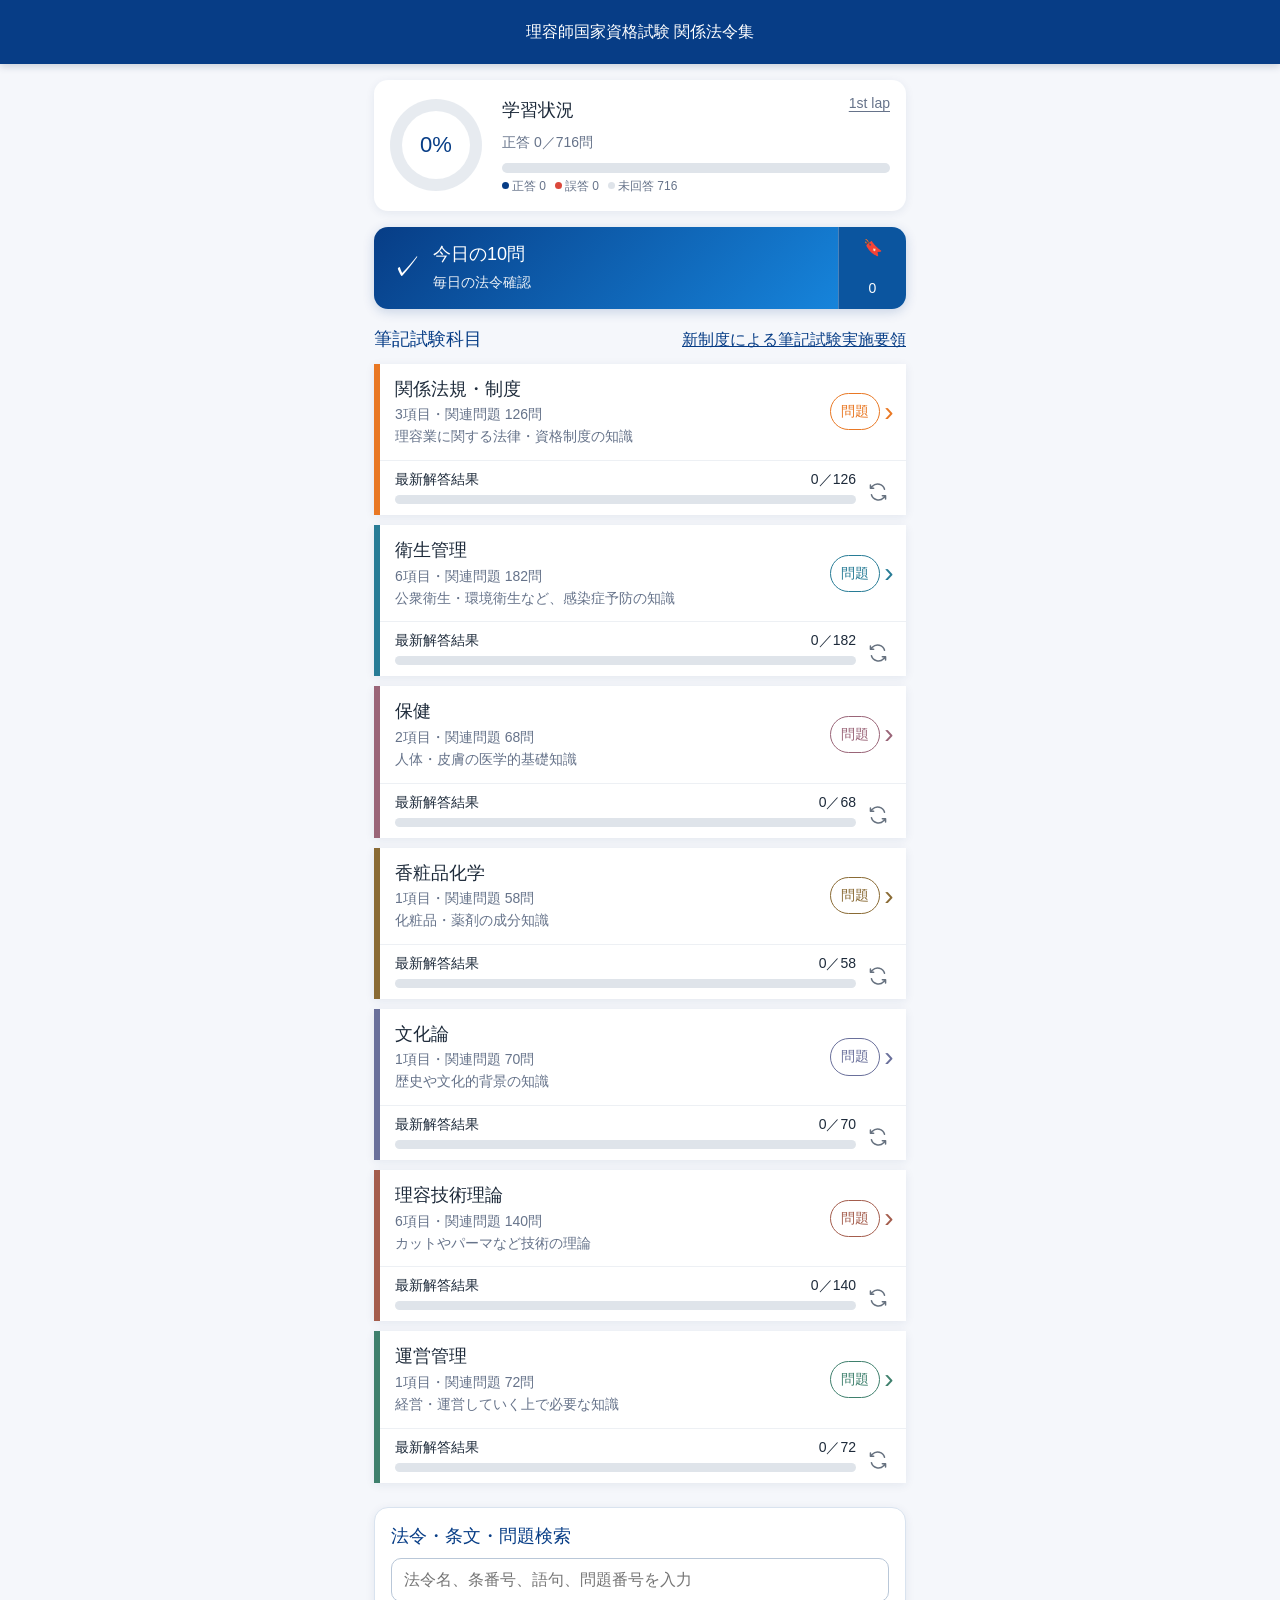
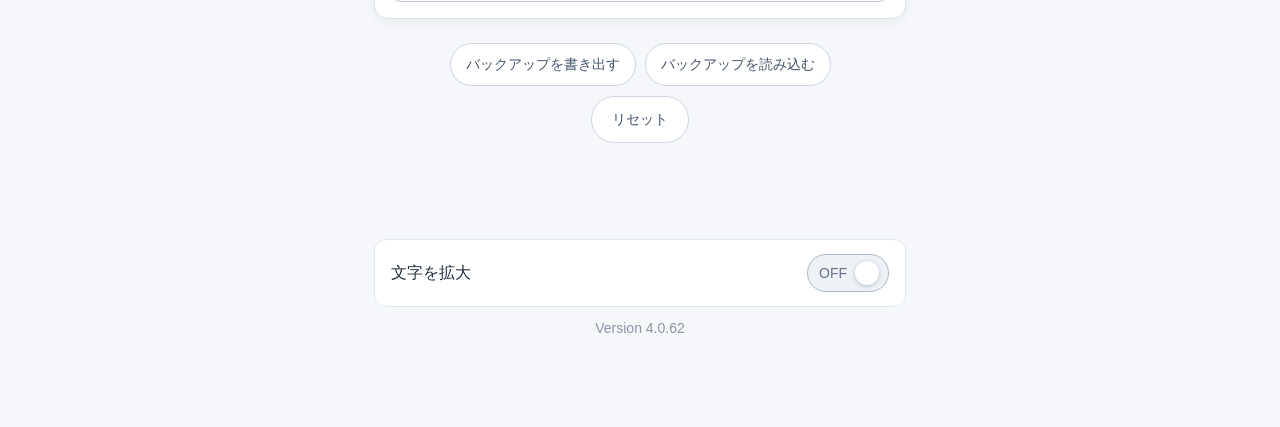
==== index.html @ 141095a4 "Add files via upload" ====
<!doctype html>
<html lang="ja">
<head>
<meta charset="utf-8">
<meta name="viewport" content="width=device-width,initial-scale=1,viewport-fit=cover">
<meta name="theme-color" content="#073d86">
<meta name="apple-mobile-web-app-capable" content="yes">
<meta name="apple-mobile-web-app-status-bar-style" content="default">
<meta name="apple-mobile-web-app-title" content="法令集">
<meta name="application-name" content="法令集">
<title>理容師国家資格試験 関係法令集</title>
<link rel="manifest" href="manifest.webmanifest?v=4.0.62">
<link rel="apple-touch-icon" href="icon-180.png?v=4.0.62">
<link rel="icon" type="image/png" sizes="192x192" href="icon-192.png?v=4.0.62">
<link rel="stylesheet" href="style.css?v=4.0.62">
</head>
<body>
<nav class="app-header" aria-label="画面移動">
  <button id="headerBack" class="header-nav-button" type="button" onclick="LawBook.back()" aria-label="戻る" hidden>‹</button>
  <h1>理容師国家資格試験 関係法令集</h1>
  <button id="headerHome" class="header-nav-button" type="button" onclick="LawBook.home()" aria-label="ホームへ戻る" hidden>⌂</button>
</nav>
<main id="app" class="app" aria-live="polite"></main>
<script src="分野別問題/data.js?v=4.0.62"></script>
<script src="officialQuestionsData.js?v=4.0.62"></script>
<script src="supplementaryQuestionsData.js?v=4.0.62"></script>
<script src="lawArticleData.js?v=4.0.62"></script>
<script src="commercialLawData.js?v=4.0.62"></script>
<script src="lawMasterData.js?v=4.0.62"></script>
<script src="confirmedAuditData.js?v=4.0.62"></script>
<script src="app.js?v=4.0.62"></script>
<script src="lawAudit.js?v=4.0.62"></script>
</body>
</html>
---- style.css ----
:root{
  --font-lv1:22px;--font-lv2:20px;--font-lv3:18px;--font-lv4:16px;--font-lv5:14px;
  --navy:#073d86;--blue:#1266c3;--chart-blue:#3477d4;--chart-green:#35ba39;--orange:#ff8a22;--wrong:#db483b;--gray:#dfe4ea;
  --text:#1d2a3a;--muted:#66738a;--bg:#f5f7fb;--card:#fff;--danger:#c83b32;
}
*{box-sizing:border-box;font-weight:400}
html{background:var(--bg);color:var(--text);font-family:-apple-system,BlinkMacSystemFont,"Hiragino Sans","Yu Gothic",Meiryo,sans-serif;font-weight:400;-webkit-text-size-adjust:100%;text-size-adjust:100%}
body{margin:0;min-height:100vh;background:var(--bg);font-size:var(--font-lv4);font-weight:400;line-height:1.65}
button,input{font:inherit}
button{cursor:pointer}
.app-header{position:sticky;top:0;z-index:20;display:grid;grid-template-columns:54px minmax(0,1fr) 54px;align-items:center;min-height:64px;padding:env(safe-area-inset-top) 8px 0;background:var(--navy);color:#fff;box-shadow:0 2px 8px #102a4c33}
.app-header h1{margin:0;text-align:center;font-size:var(--font-lv4);font-weight:400;line-height:1.3;overflow-wrap:anywhere}
.header-nav-button{display:grid;place-items:center;width:44px;height:44px;padding:0;border:0;background:transparent;color:#fff;font:inherit;font-size:var(--font-lv1);line-height:1}
.header-nav-button[hidden]{visibility:hidden;display:grid!important}
.app{width:min(100%,560px);margin:auto;padding:16px 14px calc(88px + env(safe-area-inset-bottom))}
.section-title{margin:0 0 12px;font-size:var(--font-lv3);font-weight:400;color:var(--navy);line-height:1.4}
.section-title-row{display:flex;align-items:baseline;justify-content:space-between;gap:10px;margin:0 0 12px;flex-wrap:wrap}
.section-title-row .section-title{margin:0}
.exam-guide-link{margin-left:auto;color:var(--navy);font-size:16px;font-weight:400;line-height:1.4;text-align:right;text-decoration:underline}
.home-card,.article-card,.question-card,.result-card,.bookmark-item,.setting-card{background:var(--card);border-radius:14px;box-shadow:0 2px 10px #17386114}
.progress-card{position:relative;display:grid;grid-template-columns:96px 1fr;gap:16px;align-items:center;padding:16px;margin-bottom:16px}
.lap-count{position:absolute;top:14px;right:16px;padding:0;border:0;background:transparent;color:var(--muted);font-size:var(--font-lv5);line-height:1.3;text-decoration:underline;text-underline-offset:3px}
.progress-ring{display:grid;place-items:center;width:92px;height:92px;border-radius:50%;background:conic-gradient(var(--chart-blue) var(--rate),#e7ebf0 0);position:relative}
.progress-ring::after{content:"";position:absolute;width:68px;height:68px;border-radius:50%;background:#fff}
.progress-ring span{position:relative;z-index:1;font-size:var(--font-lv1);color:var(--navy)}
.progress-summary h2{margin:0 0 5px;font-size:var(--font-lv3);font-weight:400}
.progress-summary p{margin:0;color:var(--muted);font-size:var(--font-lv5)}
.home-result-bar{display:flex;overflow:hidden;width:100%;height:10px;margin-top:9px;border-radius:99px;background:#d9dee5}
.home-result-bar i{display:block;height:100%}.home-result-bar .correct{background:var(--chart-green)}.home-result-bar .wrong{background:var(--wrong)}.home-result-bar .unanswered{background:var(--gray)}
.home-result-legend{display:flex;flex-wrap:wrap;gap:3px 9px;margin-top:5px;color:var(--muted);font-size:12px;line-height:1.4}
.home-result-legend span::before{content:"";display:inline-block;width:7px;height:7px;margin-right:3px;border-radius:50%;vertical-align:1px}.home-result-legend .correct::before{background:var(--navy)}.home-result-legend .wrong::before{background:var(--wrong)}.home-result-legend .unanswered::before{background:var(--gray)}
.overall-stat{margin-top:10px}
.law-stat-head{display:flex;justify-content:space-between;gap:8px;margin-bottom:4px;font-size:var(--font-lv5)}
.stacked-bar{display:flex;overflow:hidden;height:9px;border-radius:99px;background:var(--gray)}
.stacked-bar .correct{background:var(--chart-green)}.stacked-bar .wrong{background:var(--wrong)}
.bar-legend{display:flex;flex-wrap:wrap;gap:8px;margin-top:5px;color:var(--muted);font-size:var(--font-lv5)}
.bar-legend span::before{content:"";display:inline-block;width:7px;height:7px;margin-right:3px;border-radius:50%;vertical-align:1px}.legend-correct::before{background:var(--chart-green)}.legend-wrong::before{background:var(--wrong)}.legend-unanswered::before{background:var(--gray)}
.today-wrap{display:grid;grid-template-columns:minmax(0,1fr) 68px;margin-bottom:18px;border-radius:14px;overflow:hidden;box-shadow:0 3px 12px #073d8630}
.today-start,.today-bookmarks{min-height:78px;border:0;color:#fff}
.today-start{display:flex;align-items:center;gap:12px;padding:13px 17px;background:linear-gradient(135deg,var(--navy),#1684db);text-align:left}
.today-start .check{font-size:30px}.today-start strong{display:block;font-size:var(--font-lv3);font-weight:400}.today-start small{font-size:var(--font-lv5);opacity:.92}
.today-bookmarks{display:grid;place-items:center;background:#0b559f;border-left:1px solid #ffffff44}.today-bookmarks span{display:block}.today-bookmarks .count{font-size:var(--font-lv5)}
.law-list{display:grid;gap:10px;margin-bottom:24px}
.subject-list{display:grid;gap:10px;margin-bottom:24px}
.home-law-search{margin:0 0 24px;padding:16px;border:1px solid #d9e3ef;border-radius:14px;background:#fff;box-shadow:0 2px 10px #17386114}
.home-law-search>label{display:block;margin-bottom:9px;color:var(--navy);font-size:var(--font-lv3);font-weight:400;line-height:1.4}
.home-law-search>input{display:block;width:100%;min-width:0;min-height:44px;padding:10px 12px;border:1px solid #b9c7d8;border-radius:10px;background:#fff;color:var(--text);font-size:16px;line-height:1.4}
.home-law-search>input:focus{border-color:var(--navy);outline:2px solid #073d8626;outline-offset:1px}
.law-search-results{display:grid;gap:16px}
.law-search-results:not(:empty){margin-top:16px}
.search-result-group{display:grid;gap:8px;min-width:0}
.search-result-group h3{margin:0 0 2px;color:var(--navy);font-size:var(--font-lv4);font-weight:400;line-height:1.4}
.search-result-item{position:relative;display:grid;gap:4px;width:100%;min-width:0;padding:12px 13px;border:1px solid #d7e0eb;border-left:5px solid var(--result-color,var(--navy));border-radius:8px;background:#fff;color:var(--text);text-align:left}
.search-result-item.question{--result-color:#073d86}
.search-result-item strong{font-size:var(--font-lv4);font-weight:400;line-height:1.5;overflow-wrap:anywhere}
.search-result-item small{display:-webkit-box;overflow:hidden;color:var(--muted);font-size:var(--font-lv5);line-height:1.55;overflow-wrap:anywhere;-webkit-box-orient:vertical;-webkit-line-clamp:3}
.search-result-label{justify-self:start;padding:2px 7px;border-radius:999px;background:#eef3f8;color:#526277;font-size:12px;line-height:1.4}
.search-result-subject{color:var(--result-color,var(--navy));font-size:var(--font-lv5);line-height:1.4}
.search-empty{margin:0;padding:16px 4px 4px;color:var(--muted);font-size:var(--font-lv4);line-height:1.6;text-align:center}
.subject-entry{overflow:hidden;border-left:6px solid var(--subject-color,var(--navy));border-radius:0;background:#fff;box-shadow:0 2px 9px #17386114}
.subject-button{display:grid;grid-template-columns:minmax(0,1fr) auto 26px;align-items:stretch;width:100%;min-height:64px;background:#fff;color:var(--text)}
.subject-main,.subject-question,.subject-arrow{border:0;background:#fff;color:var(--text)}
.subject-main{min-width:0;padding:12px 6px 12px 15px;text-align:left}
.subject-question{align-self:center;min-height:36px;padding:6px 10px;border:1px solid var(--subject-color,var(--navy));border-radius:999px;color:var(--subject-color,var(--navy));font-size:var(--font-lv5);white-space:nowrap}
.subject-arrow{display:grid;place-items:center;padding:0 10px 0 2px}
.subject-button strong{font-size:var(--font-lv3);font-weight:400;line-height:1.45;overflow-wrap:anywhere}
.subject-button small{display:block;color:var(--muted);font-size:var(--font-lv5)}
.subject-heading-line{display:flex;flex-wrap:wrap;align-items:baseline;gap:0 0.45em}
.subject-button .subject-summary{display:inline}
.subject-button .subject-description{font-size:14px;line-height:1.55}
.subject-button .arrow{color:var(--subject-color,var(--navy))}
.subject-progress{position:relative;padding:7px 50px 11px 15px;border-top:1px solid #edf0f4}
.law-entry{overflow:hidden;border-left:6px solid var(--law-color,var(--orange));border-radius:0;background:#fff;box-shadow:0 2px 9px #17386114}
.law-button,.article-button{display:grid;grid-template-columns:1fr auto;align-items:center;width:100%;min-height:64px;padding:12px 15px;border:0;border-left:6px solid var(--law-color,var(--orange));border-radius:12px;background:#fff;color:var(--text);box-shadow:0 2px 9px #17386114;text-align:left}
.law-entry .law-button{grid-template-columns:minmax(0,1fr) auto auto;border-left:0;border-radius:0;box-shadow:none}
.article-button{border-radius:0}
.law-lap{margin-left:10px;color:var(--muted);font-size:var(--font-lv5);white-space:nowrap}
.law-progress{position:relative;padding:7px 50px 11px 15px;border-top:1px solid #edf0f4}
.individual-reset-button{position:absolute;right:8px;bottom:3px;display:grid;place-items:center;width:40px;height:40px;padding:0;border:0;background:transparent;color:#66717f}
.individual-reset-button svg{width:22px;height:22px;fill:none;stroke:currentColor;stroke-width:2.2;stroke-linecap:round;stroke-linejoin:round}
.law-button strong,.article-button strong{font-size:var(--font-lv3);font-weight:400;line-height:1.45;overflow-wrap:anywhere}.law-button small,.article-button small{display:block;color:var(--muted);font-size:var(--font-lv5)}
.arrow{font-size:28px;color:var(--orange)}
.law-entry .arrow{color:var(--law-color,var(--orange))}
.article-button .arrow{color:var(--law-color,var(--orange))}
.utility-actions{display:flex;flex-wrap:wrap;justify-content:center;gap:9px;margin:24px 0 8px}
.utility-actions button{min-height:42px;padding:9px 15px;border:1px solid #cbd5e1;border-radius:999px;background:#fff;color:#43536b;font-size:var(--font-lv5)}
.reset-row{display:flex;justify-content:center;margin:10px 0 96px}.reset-row button{padding:11px 20px;border:1px solid #cbd5e1;border-radius:999px;background:#fff;color:#43536b;font-size:var(--font-lv5)}
.setting-card{display:flex;align-items:center;justify-content:space-between;gap:14px;margin:18px 0 10px;padding:14px 16px;border:1px solid #dfe8f2;border-radius:12px;background:#fff;box-shadow:none;font-size:var(--font-lv4)}
.toggle{display:inline-flex;align-items:center;gap:8px;min-width:82px;height:38px;padding:4px 7px 4px 11px;border:1px solid #aeb9c8;border-radius:999px;background:#eef2f7;color:var(--muted);font-size:var(--font-lv5)}.toggle.is-on{border-color:var(--navy);background:var(--navy);color:#fff}.toggle-state{min-width:25px;text-align:center}.toggle-knob{display:block;width:24px;height:24px;border-radius:50%;background:#fff;box-shadow:0 1px 4px #10233f40}
.version{margin-top:12px;text-align:center;color:#8a96a8;font-size:var(--font-lv5);line-height:1.4}
.lap-history-card{padding:18px;background:var(--card);border-radius:14px;box-shadow:0 2px 10px #17386114}
.lap-history-list{display:grid;gap:20px}
.lap-history-row{padding-bottom:18px;border-bottom:1px solid #e8edf3}
.lap-history-row:last-child{padding-bottom:0;border-bottom:0}
.lap-history-head{display:flex;justify-content:space-between;gap:10px;margin-bottom:7px;color:var(--text);font-size:var(--font-lv4)}
.view-head{display:grid;grid-template-columns:40px minmax(0,1fr) 40px;align-items:center;margin-bottom:14px}.view-head h2{margin:0;text-align:center;color:var(--navy);font-size:var(--font-lv3);font-weight:400;line-height:1.4;overflow-wrap:anywhere}
.article-card{padding:0}
.article-card summary{display:grid;grid-template-columns:1fr auto;align-items:center;gap:12px;padding:18px;cursor:pointer;list-style:none}
.article-card summary::-webkit-details-marker{display:none}
.article-card summary h2{margin:0;color:var(--navy);font-size:var(--font-lv3);font-weight:400;line-height:1.5;overflow-wrap:anywhere}
.article-toggle{color:var(--navy);font-size:24px;line-height:1;transition:transform .2s}
.article-card:not([open]) .article-toggle{transform:rotate(180deg)}
.article-content{padding:0 18px 18px}
.article-block{margin:0;padding:18px 0;border-top:1px solid #e8edf3}.article-block:first-of-type{border-top:0}.article-block h3{margin:0 0 10px;color:var(--orange);font-size:var(--font-lv3);font-weight:600;line-height:1.45}.article-block p,.article-block li{font-size:var(--font-lv4);font-weight:400;line-height:1.72}.article-block p{margin:0 0 1em;white-space:pre-wrap;overflow-wrap:anywhere}.article-block p:last-child{margin-bottom:0}.article-points{display:block}.article-source{color:#2e3c50;font-size:var(--font-lv4)!important;font-weight:400!important;line-height:1.72!important}.article-source.article-number{color:var(--navy)}
.primary-button,.secondary-button{width:100%;min-height:48px;margin-top:10px;border-radius:10px;font-size:var(--font-lv4)}
.primary-button{border:0;background:var(--navy);color:#fff}.secondary-button{border:1px solid #bdc9d8;background:#fff;color:var(--navy)}
.law-related-link{margin:0 0 14px}
.no-related{margin:10px 0 0;color:var(--muted);font-size:var(--font-lv5);text-align:center}
.article-navigation,.question-nav{position:fixed;z-index:30;right:0;bottom:0;left:0;display:grid;gap:8px;width:min(100%,560px);margin:0 auto;padding:10px 14px calc(10px + env(safe-area-inset-bottom));border-top:1px solid #dce4ee;background:#fff;box-shadow:0 -3px 12px #1738611f}.article-navigation{grid-template-columns:1fr 1fr 1fr}.question-nav{grid-template-columns:1fr 1fr}.article-navigation button,.question-nav button{min-height:48px;padding:7px 5px;border-radius:10px;white-space:nowrap}.article-navigation button{border:1px solid #c8d3e1;background:#fff;color:var(--navy)}.article-navigation .article-question-button{border-color:var(--navy);background:var(--navy);color:#fff}.article-navigation button:disabled{border-color:#dce2ea;background:#edf0f4;color:#9ba7b5;cursor:default}
.study-progress{height:7px;margin:0 0 12px;border-radius:99px;background:#dfe5ec;overflow:hidden}.study-progress i{display:block;height:100%;background:var(--orange)}
.answer-notice{position:fixed;z-index:25;top:64px;left:50%;display:grid;place-items:center;width:min(100%,560px);height:38px;transform:translateX(-50%);color:#fff;font-size:var(--font-lv4);line-height:1;pointer-events:none;box-shadow:0 2px 8px #102a4c2b}.answer-notice.is-correct{background:#24804e}.answer-notice.is-wrong{background:var(--danger)}
.question-card{position:relative;margin-bottom:24px;padding:18px 16px 16px}.question-card h2{margin:28px 0 18px;font-size:var(--font-lv4);font-weight:400;line-height:1.7;white-space:pre-wrap;overflow-wrap:anywhere}
.question-bookmark{position:absolute;top:12px;left:12px;border:0;background:transparent;font-size:24px;filter:grayscale(1);opacity:.55}.question-bookmark.is-on{filter:none;opacity:1}
.question-number{position:absolute;top:15px;right:15px;color:var(--muted);font-size:var(--font-lv5)}
.choices{display:grid;gap:9px}.choice{width:100%;min-height:52px;padding:10px 12px;border:1px solid #cbd5e1;border-radius:10px;background:#fff;color:var(--text);font-size:var(--font-lv4);line-height:1.65;text-align:left;overflow-wrap:anywhere}.choice.correct{border-color:#2f8a58;background:#eaf7ef}.choice.wrong{border-color:#d66057;background:#fff0ef}.choice:disabled{color:inherit;opacity:1}
.answer-box{margin-top:14px;padding:14px;border-radius:10px;background:#fff8ed}.answer-box h3{margin:0 0 8px;color:var(--orange);font-size:var(--font-lv3);font-weight:400;line-height:1.45}.answer-box p{margin:0;font-size:var(--font-lv4);line-height:1.8;white-space:pre-wrap;overflow-wrap:anywhere}.answer-explanation-part{margin:0 0 1.25em}.answer-explanation-part:last-child{margin-bottom:0}.answer-explanation-part h4{margin:0 0 .45em;font-size:var(--font-lv4);font-weight:400;line-height:1.5}.answer-explanation-part p{margin:0}
.question-nav{padding-top:30px}.question-nav-progress{position:absolute;top:6px;right:14px;left:14px;color:var(--muted);font-size:var(--font-lv5);line-height:1.4;text-align:center}.question-nav button{border:0;background:var(--navy);color:#fff}.question-nav button:disabled{background:#b9c4d1;cursor:default}
.result-card{padding:18px}.result-totals{display:grid;grid-template-columns:1fr 1fr;gap:10px;margin-bottom:16px}.result-totals div{padding:13px;border-radius:10px;text-align:center;background:#eef4fb}.result-totals strong{display:block;color:var(--navy);font-size:28px;font-weight:400}
.result-list{display:grid;gap:7px;margin-bottom:14px}.result-row{display:grid;grid-template-columns:30px minmax(0,1fr);gap:7px;padding:9px;border-radius:8px;background:#f6f8fb;font-size:var(--font-lv4);line-height:1.65;overflow-wrap:anywhere}.result-row .ok{color:#24804e}.result-row .ng{color:var(--danger)}
.bookmark-list{display:grid;gap:10px}.bookmark-item{overflow:hidden}.bookmark-item summary{display:grid;grid-template-columns:minmax(0,1fr) auto;gap:10px;padding:14px;cursor:pointer;list-style:none}.bookmark-item summary::-webkit-details-marker{display:none}.bookmark-item summary span{font-size:var(--font-lv4);line-height:1.65;overflow-wrap:anywhere}.bookmark-item summary small{color:var(--muted);font-size:var(--font-lv5)}.bookmark-body{padding:0 14px 14px;border-top:1px solid #edf0f4}.bookmark-body h3{margin:15px 0 7px;color:var(--orange);font-size:var(--font-lv3);font-weight:400;line-height:1.45}.bookmark-body p,.bookmark-body ol{margin:0;font-size:var(--font-lv4);line-height:1.75;white-space:pre-wrap;overflow-wrap:anywhere}.bookmark-actions{display:grid;grid-template-columns:1fr 1fr;gap:8px;margin-top:12px}.bookmark-actions button{min-height:44px;border-radius:9px;font-size:var(--font-lv4)}.bookmark-actions .remove{border:1px solid #e1aaa5;background:#fff;color:var(--danger)}.bookmark-actions .open{border:0;background:var(--navy);color:#fff}
.empty{padding:30px 12px;text-align:center;color:var(--muted)}
body.text-enlarged .law-button strong,
body.text-enlarged .subject-button strong,
body.text-enlarged .article-button strong,
body.text-enlarged .article-card summary h2{font-size:22px}
body.text-enlarged .article-block h3,
body.text-enlarged .answer-box h3{font-size:22px}
body.text-enlarged .answer-explanation-part h4{font-size:20px}
body.text-enlarged .article-block p,
body.text-enlarged .article-block li,
body.text-enlarged .question-card h2,
body.text-enlarged .choice,
body.text-enlarged .answer-box p,
body.text-enlarged .result-row,
body.text-enlarged .bookmark-item summary span,
body.text-enlarged .bookmark-body p,
body.text-enlarged .bookmark-body ol{font-size:20px}
body.text-enlarged .article-source{font-size:20px!important}
body.text-enlarged .home-law-search>input,
body.text-enlarged .search-result-item strong,
body.text-enlarged .search-result-item small,
body.text-enlarged .search-empty{font-size:20px}
@media(max-width:380px){.app{padding-left:10px;padding-right:10px}.progress-card{grid-template-columns:82px 1fr;gap:10px;padding:13px}.progress-ring{width:78px;height:78px}.progress-ring::after{width:58px;height:58px}.utility-actions{gap:6px}.utility-actions button{padding-left:11px;padding-right:11px}.section-title-row{display:block}.exam-guide-link{display:block;margin-top:4px;text-align:right}}
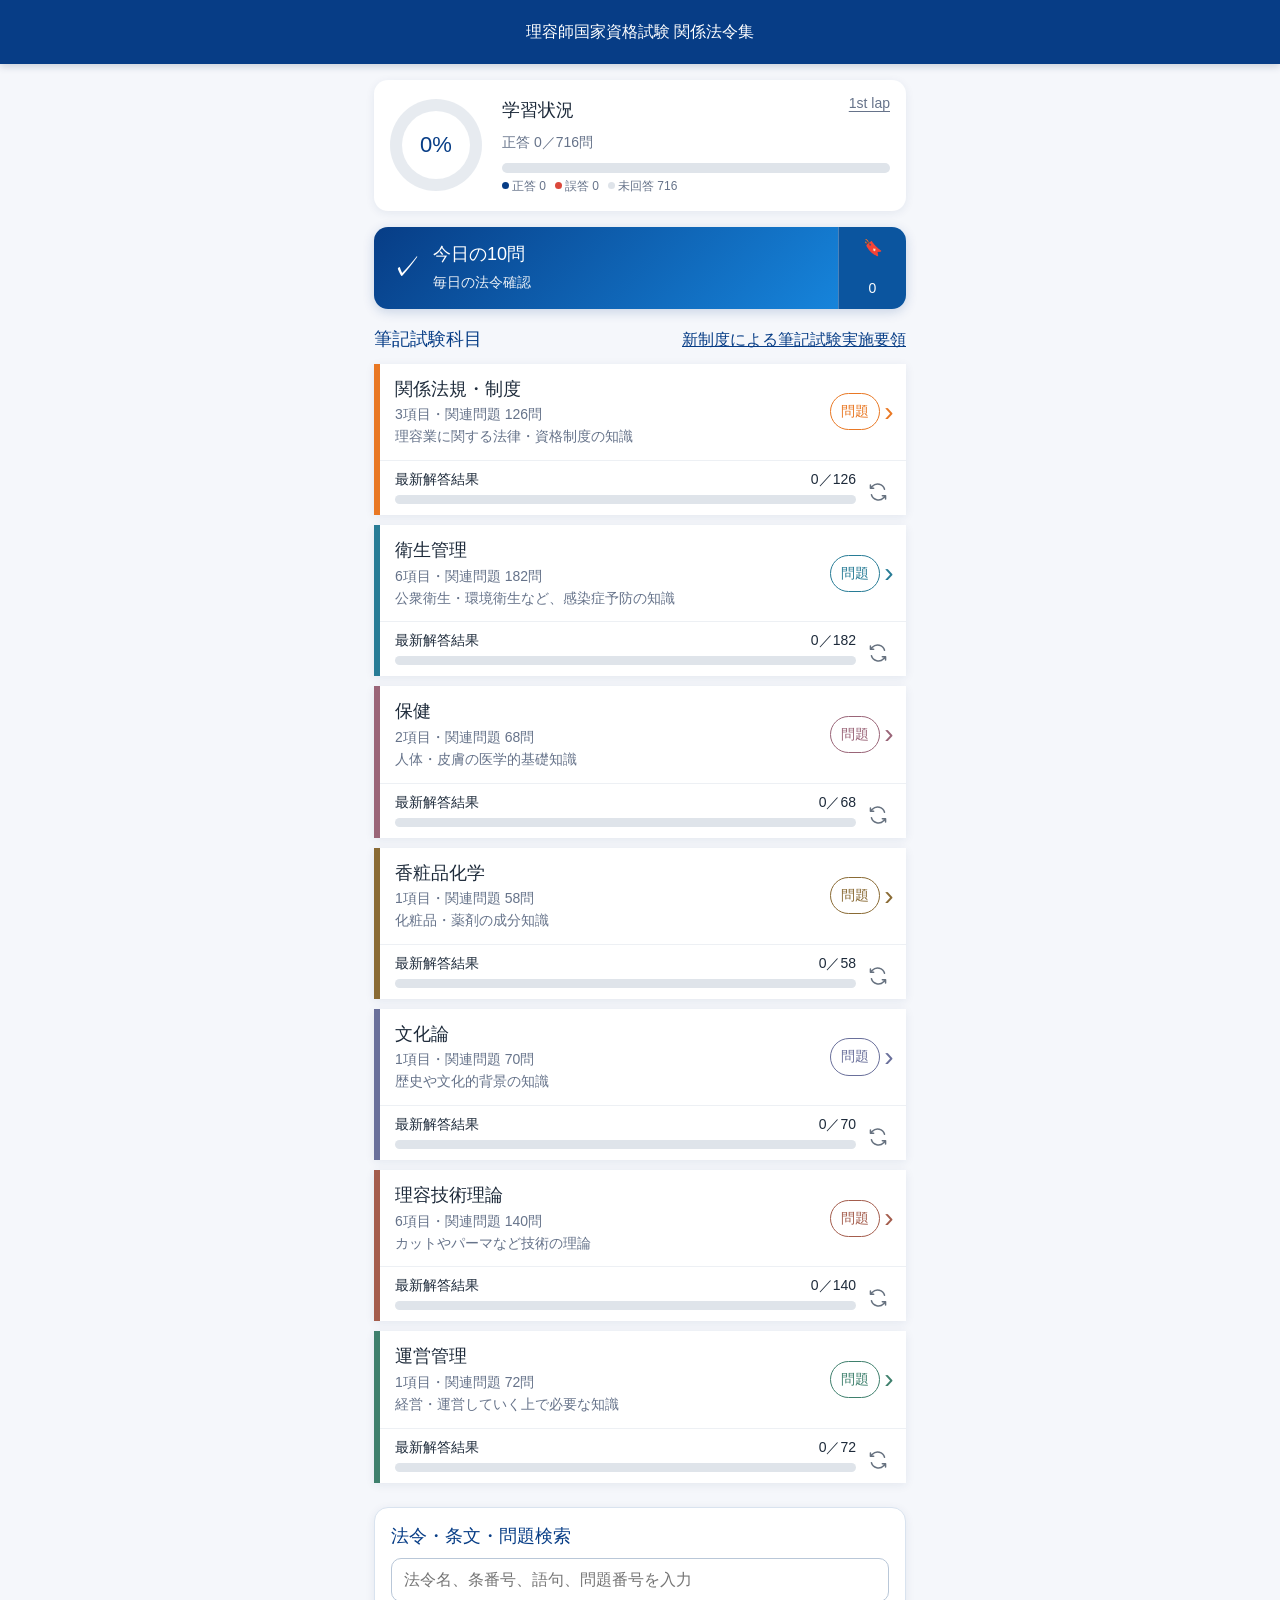
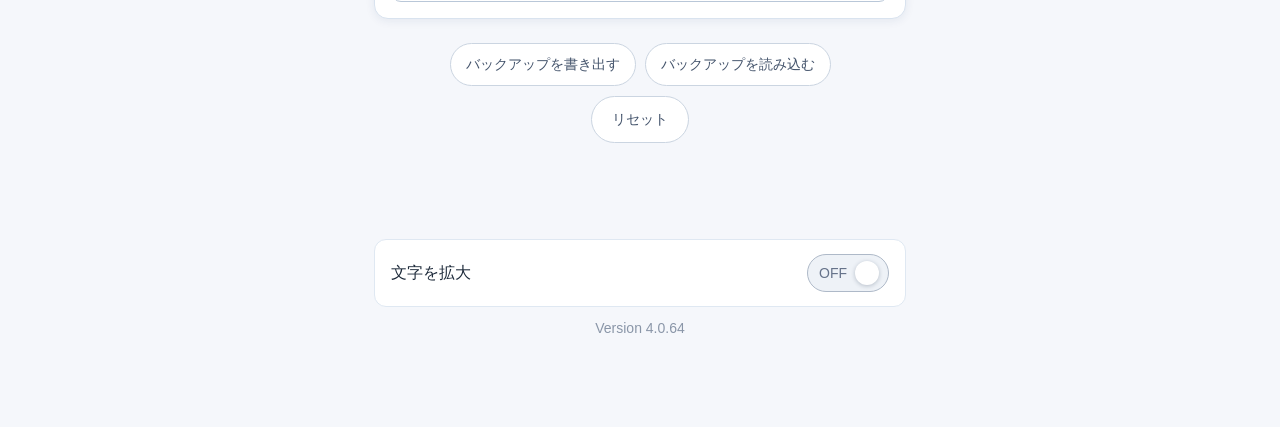
==== commit 27b13890: "Add files via upload" ====
--- a/index.html
+++ b/index.html
@@ -9,10 +9,10 @@
 <meta name="apple-mobile-web-app-title" content="法令集">
 <meta name="application-name" content="法令集">
 <title>理容師国家資格試験 関係法令集</title>
-<link rel="manifest" href="manifest.webmanifest?v=4.0.62">
-<link rel="apple-touch-icon" href="icon-180.png?v=4.0.62">
-<link rel="icon" type="image/png" sizes="192x192" href="icon-192.png?v=4.0.62">
-<link rel="stylesheet" href="style.css?v=4.0.62">
+<link rel="manifest" href="manifest.webmanifest?v=4.0.64">
+<link rel="apple-touch-icon" href="icon-180.png?v=4.0.64">
+<link rel="icon" type="image/png" sizes="192x192" href="icon-192.png?v=4.0.64">
+<link rel="stylesheet" href="style.css?v=4.0.64">
 </head>
 <body>
 <nav class="app-header" aria-label="画面移動">
@@ -21,14 +21,14 @@
   <button id="headerHome" class="header-nav-button" type="button" onclick="LawBook.home()" aria-label="ホームへ戻る" hidden>⌂</button>
 </nav>
 <main id="app" class="app" aria-live="polite"></main>
-<script src="分野別問題/data.js?v=4.0.62"></script>
-<script src="officialQuestionsData.js?v=4.0.62"></script>
-<script src="supplementaryQuestionsData.js?v=4.0.62"></script>
-<script src="lawArticleData.js?v=4.0.62"></script>
-<script src="commercialLawData.js?v=4.0.62"></script>
-<script src="lawMasterData.js?v=4.0.62"></script>
-<script src="confirmedAuditData.js?v=4.0.62"></script>
-<script src="app.js?v=4.0.62"></script>
-<script src="lawAudit.js?v=4.0.62"></script>
+<script src="分野別問題/data.js?v=4.0.64"></script>
+<script src="officialQuestionsData.js?v=4.0.64"></script>
+<script src="supplementaryQuestionsData.js?v=4.0.64"></script>
+<script src="lawArticleData.js?v=4.0.64"></script>
+<script src="commercialLawData.js?v=4.0.64"></script>
+<script src="lawMasterData.js?v=4.0.64"></script>
+<script src="confirmedAuditData.js?v=4.0.64"></script>
+<script src="app.js?v=4.0.64"></script>
+<script src="lawAudit.js?v=4.0.64"></script>
 </body>
 </html>
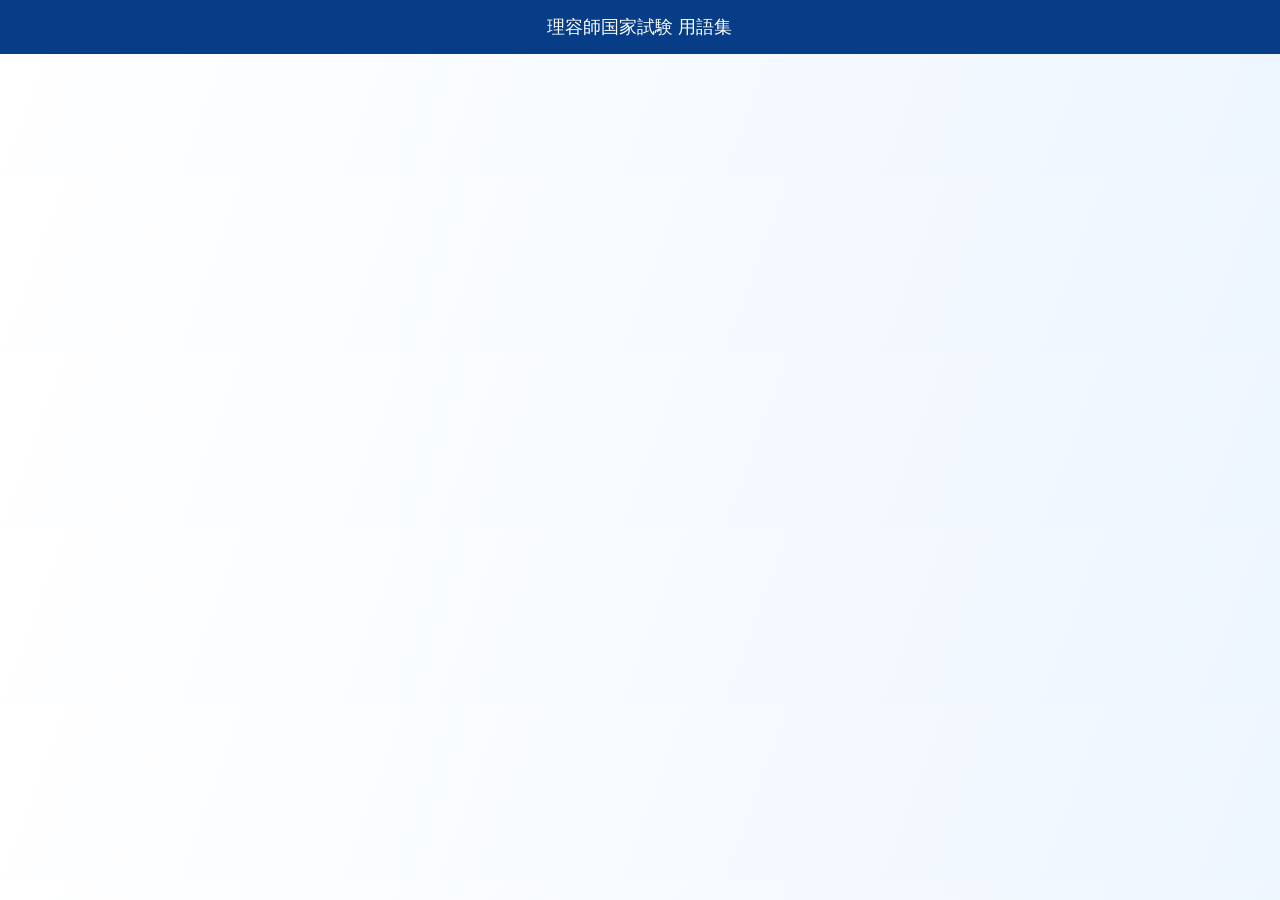
==== commit aaf9871d: "Add files via upload" ====
--- a/index.html
+++ b/index.html
@@ -3,32 +3,521 @@
 <head>
 <meta charset="utf-8">
 <meta name="viewport" content="width=device-width,initial-scale=1,viewport-fit=cover">
-<meta name="theme-color" content="#073d86">
-<meta name="apple-mobile-web-app-capable" content="yes">
-<meta name="apple-mobile-web-app-status-bar-style" content="default">
-<meta name="apple-mobile-web-app-title" content="法令集">
-<meta name="application-name" content="法令集">
-<title>理容師国家資格試験 関係法令集</title>
-<link rel="manifest" href="manifest.webmanifest?v=4.0.64">
-<link rel="apple-touch-icon" href="icon-180.png?v=4.0.64">
-<link rel="icon" type="image/png" sizes="192x192" href="icon-192.png?v=4.0.64">
-<link rel="stylesheet" href="style.css?v=4.0.64">
+<title>理容師国家試験 用語集 Version 3.0.191</title>
+<link rel="manifest" href="manifest.webmanifest">
+<link rel="apple-touch-icon" href="apple-touch-icon.png">
+<link rel="icon" type="image/png" sizes="32x32" href="favicon-32.png">
+<link rel="icon" type="image/png" sizes="192x192" href="icon-192.png">
+<link rel="stylesheet" href="style.css?v=3.0.191">
+<style>
+:root{
+--font-lv1:22px;--font-lv2:20px;--font-lv3:18px;--font-lv4:16px;--font-lv5:14px;
+--font-exception-micro:10px;--font-exception-xs:12px;--font-exception-caption:13px;
+--font-exception-section-heading:17px;--font-exception-symbol-sm:21px;--font-exception-close:25px;
+--font-exception-certainty-icon:27px;--font-exception-home-icon:30px;--font-exception-result-icon:31px;
+--font-exception-hero-compact:36px;--font-exception-bookmark-compact:38px;
+--font-exception-hero:40px;--font-exception-hero-large:42px;
+--navy:#073d86;--blue:#3477d4;--line:#cbd7e8;--pale:#f5f9fe;--text:#202938;--muted:#647084;--green:#35ba39;--yellow:#ffc400;--red:#ed3434;--gray:#b9c2cf}*{box-sizing:border-box}body{margin:0;background:linear-gradient(110deg,#fff 0%,#f6faff 58%,#eef6ff 100%);color:var(--text);font-family:-apple-system,BlinkMacSystemFont,"Hiragino Sans","Yu Gothic",sans-serif;font-weight:400}.g-nav{position:sticky;top:0;z-index:30;display:grid;grid-template-columns:54px 1fr 54px;align-items:center;height:54px;padding:0 8px;background:var(--navy);color:#fff}.g-nav a{display:grid;place-items:center;height:44px;color:#fff;text-decoration:none;font-size:var(--font-lv1)}.g-nav span{text-align:center;font-size:var(--font-lv3)}.page{max-width:820px;margin:auto;padding:18px 14px 104px}.summary-card{display:grid;grid-template-columns:96px 1fr;gap:14px;align-items:center;padding:18px;border:1px solid var(--line);border-radius:14px;background:#fff}.ring{display:grid;place-items:center;width:88px;height:88px;border-radius:50%;background:conic-gradient(var(--blue) var(--progress),#e7ebf2 0);position:relative}.ring:before{content:'';position:absolute;inset:10px;border-radius:50%;background:#fff}.ring span{position:relative;font-size:var(--font-lv2)}.summary-label{font-size:var(--font-lv5)}.summary-main{margin:5px 0 8px;font-size:var(--font-lv1)}.summary-sub{border-top:1px solid var(--line);padding-top:8px;font-size:var(--font-lv5);color:var(--muted)}.status-grid{display:grid;grid-template-columns:repeat(4,1fr);gap:8px;margin:13px 0 9px}.status-box{padding:12px 4px;border:1px solid var(--line);border-radius:12px;background:#fff;text-align:center;font-size:var(--font-lv5)}.status-dot{display:block;width:18px;height:18px;margin:0 auto 7px;border-radius:50%}.status-box em{display:block;margin-top:3px;font-style:normal;font-size:var(--font-lv4)}.status-box.safe .status-dot{background:var(--green)}.status-box.caution .status-dot{background:var(--yellow)}.status-box.danger .status-dot{background:var(--red)}.status-box.unlearned .status-dot{background:var(--gray)}.progress-line{height:7px;margin:12px 4px 22px;border-radius:9px;background:#e7ebf2;overflow:hidden}.progress-line i{display:block;height:100%;background:var(--blue)}.view-head{display:grid;grid-template-columns:42px 1fr 42px;align-items:center;margin-bottom:12px}.view-head button{height:40px;border:1px solid var(--line);border-radius:10px;background:#fff;font:inherit}.view-head h1{margin:0;text-align:center;font-size:var(--font-lv3);font-weight:400}.study-progress{height:7px;margin-bottom:15px;border-radius:6px;background:#e4eaf2;overflow:hidden}.study-progress i{display:block;height:100%;background:var(--blue)}.study-count{text-align:center;color:var(--muted);font-size:var(--font-lv5)}.study-card,.term-card,.result-card{margin-top:12px;border:1px solid var(--line);border-radius:14px;background:#fff;overflow:hidden}.term-front{display:grid;place-items:center;min-height:230px;padding:24px;text-align:center}.term-front h2{margin:8px 0;font-size:var(--font-lv1);font-weight:400}.term-category{color:var(--muted);font-size:var(--font-lv5)}.next-button{display:block;width:calc(100% - 28px);min-height:50px;margin:0 14px 14px;border:0;border-radius:10px;background:var(--navy);color:#fff;font:inherit;font-size:var(--font-lv4)}.term-back{border-top:1px solid var(--line);padding:15px}.term-field{margin-bottom:13px;padding-bottom:13px;border-bottom:1px solid #e7ecf3}.term-label{margin-bottom:5px;color:var(--muted);font-size:var(--font-lv5)}.term-value{line-height:1.72}.term-value ul{margin:0;padding-left:1.3em}.exam-points{margin-left:-5px;margin-right:-5px;padding:10px 7px;border:0;border-radius:8px;background:#fff8df}.exam-list{margin:0;padding-left:0!important;list-style:none}.exam-list .exam-bullet{display:flex;align-items:flex-start;text-align:left}.exam-list .exam-bullet>span[aria-hidden="true"]{flex:0 0 1em}.exam-list .exam-bullet>.exam-line-text{flex:1 1 auto;min-width:0}.exam-list .exam-plain{text-align:left}.exam-bullet-line{display:flex;align-items:flex-start;text-align:left}.exam-bullet-line>span[aria-hidden="true"]{flex:0 0 1em}.exam-bullet-line>.exam-line-text{flex:1 1 auto;min-width:0}.source-details summary{padding:7px 0;color:var(--muted);font-size:var(--font-lv5);cursor:pointer}.source-content{padding:8px 0;font-size:var(--font-lv5);line-height:1.7}.source-content a{color:var(--navy)}.review-pill{display:inline-block;margin-top:6px;padding:3px 8px;border-radius:999px;background:#fff0cc;color:#765500;font-size:var(--font-lv5)}.quiz{margin-top:14px;padding:14px;border-top:1px solid var(--line);background:#f8fbff}.quiz h3{margin:0 0 11px;font-size:var(--font-lv4);font-weight:500;line-height:1.6}.quiz-choice{display:flex;width:100%;min-height:46px;margin:7px 0;padding:10px;border:1px solid var(--line);border-radius:9px;background:#fff;text-align:left;font:inherit;line-height:1.5}.quiz-choice.correct{border-color:var(--green);background:#effbef}.quiz-choice.wrong{border-color:var(--red);background:#fff1f1}.quiz-result{margin-top:10px;padding:10px;border-radius:9px;background:#fff;line-height:1.6}.assessment{display:grid;grid-template-columns:repeat(4,minmax(0,1fr));gap:7px;padding:14px;border-top:1px solid var(--line)}.assessment button{min-width:0;min-height:48px;padding-left:3px;padding-right:3px;border:1px solid var(--line);border-radius:9px;background:#fff;font:inherit;font-size:var(--font-lv5)}.assessment button.selected{box-shadow:0 0 0 2px var(--navy)}.next-review{padding:0 14px 12px;text-align:center;color:var(--muted);font-size:var(--font-lv5)}.term-card summary{display:grid;grid-template-columns:22px minmax(0,1fr) auto;gap:8px;align-items:center;min-height:56px;padding:0 13px;cursor:pointer;list-style:none}.term-card summary::-webkit-details-marker{display:none}.term-card[open] .arrow{transform:rotate(90deg)}.term-card .next-button{display:block;width:calc(100% - 28px);min-height:50px;margin:0 14px 14px;border:0;border-radius:10px;background:var(--navy);color:#fff;font:inherit;font-size:var(--font-lv4)}.term-back{border-top:1px solid var(--line)}.assessment-inline{display:grid;grid-template-columns:repeat(4,minmax(0,1fr));gap:6px;margin-top:12px}.assessment-inline button{min-width:0;min-height:42px;padding-left:2px;padding-right:2px;font-size:var(--font-lv5);border:1px solid var(--line);border-radius:8px;background:#fff}.empty{padding:40px 10px;text-align:center;color:var(--muted)}.result-card{padding:20px;text-align:center}.result-grid{display:grid;grid-template-columns:repeat(2,1fr);gap:8px;margin:16px 0}.result-grid div{padding:10px;border:1px solid var(--line);border-radius:9px}.due-label{color:#b32424;font-size:var(--font-lv5)}@media(max-width:440px){.page{padding-left:11px;padding-right:11px}.summary-card{grid-template-columns:82px 1fr;padding:14px}.ring{width:76px;height:76px}.status-grid{gap:5px}.status-box{font-size:var(--font-lv5)}.status-box em{font-size:var(--font-lv5)}}
+
+/* padding fix */
+.inf-box, .box {
+  padding: 16px 18px !important;
+  line-height: 1.6;
+}
+</style>
+<style>
+.learning-mode-grid{display:grid;grid-template-columns:repeat(3,minmax(0,1fr));gap:10px;margin:0 0 14px}
+.learning-mode-card{position:relative;display:grid;place-items:center;align-content:center;gap:12px;min-width:0;min-height:132px;padding:14px 6px;border:0;border-radius:20px;color:#fff;font:inherit;box-shadow:0 6px 16px rgba(16,35,63,.13)}
+.learning-mode-card>span{font-size:var(--font-exception-home-icon);line-height:1}.learning-mode-card strong{font-size:var(--font-lv3);font-weight:500;white-space:nowrap}.learning-mode-card em{position:absolute;top:10px;right:10px;display:grid;place-items:center;min-width:25px;height:25px;padding:0 6px;border-radius:999px;background:#fff;color:#e66300;font-size:var(--font-lv5);font-style:normal;font-weight:400}
+.term-mode{background:linear-gradient(135deg,#1678ed,#0755bf)}.reverse-mode{background:linear-gradient(135deg,#8358d1,#4c2c9b)}.bookmark-mode{background:var(--bookmark-orange-gradient)}
+.learning-card{position:relative;height:calc(100svh - 154px);min-height:0;overflow:hidden;border:1px solid var(--line);border-radius:24px;background:#fff;box-shadow:0 10px 30px rgba(0,0,0,.07)}
+.learning-card>header{position:relative;z-index:2;height:68px;border-bottom:1px solid var(--line);background:#fff}.learning-card>header>span{position:absolute;top:18px;left:50%;transform:translateX(-50%);padding:8px 15px;border-radius:10px;background:#ef8a2f;color:#fff;font-size:var(--font-exception-caption);white-space:nowrap}.learning-card>header>em{position:absolute;top:27px;right:18px;color:var(--muted);font-size:var(--font-exception-xs);font-style:normal}
+.learning-card-scroll{height:calc(100% - 68px);overflow-y:auto;overscroll-behavior:contain;-webkit-overflow-scrolling:touch}
+.learning-hero{position:relative;display:flex;align-items:center;justify-content:center;min-height:calc(100% - 1px);padding:32px 26px;text-align:center}.learning-hero h1{margin:0;font-size:var(--font-exception-hero-large);font-weight:500;line-height:1.35}
+.learning-details{padding:0 26px}.learning-details>section{padding:22px 0;border-top:1px solid var(--line)}.learning-details h2{margin:0 0 10px;font-size:var(--font-exception-section-heading);font-weight:400}.learning-details div{font-size:var(--font-lv4);line-height:1.8;text-align:left}.learning-details div[data-multiline]{text-align:left}.learning-details .definition{color:#2f9470}.learning-details .point{color:#ef8a2f}.learning-details .mixup{color:#8a63b7}
+.learning-actions{display:grid;grid-template-columns:repeat(3,1fr);gap:1px;margin-top:28px;border-top:1px solid var(--line);background:var(--line)}.learning-actions button{min-width:0;min-height:76px;padding:10px 3px;border:0;background:#fff;color:var(--text);font:inherit;font-size:var(--font-exception-xs)}.learning-actions button span{display:block;margin-bottom:6px;font-size:var(--font-exception-symbol-sm)}.learning-actions button:disabled{opacity:.4}
+.learning-card-bookmark{position:absolute;z-index:4;top:9px;left:11px;padding:3px;border:0;background:transparent;color:#7c8798;font:inherit;font-size:var(--font-lv2);line-height:1;cursor:pointer;filter:grayscale(1);opacity:.45}.learning-card-bookmark.is-bookmarked{color:#ff8a22;filter:none;opacity:1}
+.reverse-question{justify-content:flex-start;text-align:left;font-size:var(--font-lv3);line-height:1.7}.reverse-hints-list{display:inline-block;max-width:100%;text-align:left}.reverse-hint-item{display:block;text-align:left}.reverse-hint-item+.reverse-hint-item{margin-top:1.19em}.reverse-hint-text{display:block;text-align:left}.reverse-answer{display:block;padding-top:16px}.reverse-answer>h1{margin:20px 26px 32px;text-align:center;font-size:var(--font-exception-hero);font-weight:400}
+.related-list{display:grid;gap:7px;padding:14px 26px 22px;background:#fff}.related-list[hidden]{display:none}.related-list button{min-height:42px;border:1px solid var(--line);border-radius:9px;background:#fff;font:inherit}
+@media(max-width:380px){.learning-mode-grid{gap:7px}.learning-mode-card{min-height:116px;border-radius:17px}.learning-mode-card strong{font-size:var(--font-lv4)}.learning-card{height:calc(100svh - 154px);min-height:0}.learning-hero h1{font-size:var(--font-exception-hero-compact)}.reverse-question{font-size:var(--font-lv3)}}
+</style>
+<style>
+.session-navigation{display:grid;grid-template-columns:1fr 1fr;gap:8px;padding:0 14px 14px}
+.session-navigation button{min-height:50px;border:1px solid var(--line);border-radius:10px;background:#fff;color:var(--text);font:inherit;font-size:var(--font-lv4)}
+.session-navigation .session-next{border-color:var(--navy);background:var(--navy);color:#fff}
+.status-box{color:var(--text);font:inherit;cursor:pointer;-webkit-tap-highlight-color:transparent}
+.status-box:active{transform:scale(.98);filter:brightness(.98)}
+.status-box:focus-visible{outline:3px solid rgba(52,119,212,.35);outline-offset:2px}
+.status-message{position:fixed;z-index:60;left:50%;bottom:24px;transform:translateX(-50%);display:flex;align-items:center;gap:14px;width:min(520px,calc(100% - 28px));padding:14px 16px;border:1px solid var(--line);border-radius:12px;background:#fff;box-shadow:0 12px 30px rgba(16,35,63,.18);font-size:var(--font-lv5)}
+.status-message span{flex:1}.status-message button{width:36px;height:36px;border:1px solid var(--line);border-radius:9px;background:#fff;color:var(--text);font:inherit;font-size:var(--font-lv2)}
+
+/* padding fix */
+.inf-box, .box {
+  padding: 16px 18px !important;
+  line-height: 1.6;
+}
+</style>
+<style>
+.status-bookmark{display:block;height:18px;margin:0 auto 7px;font-size:var(--font-lv3);line-height:18px}
+@media(max-width:440px){.summary-main{font-size:var(--font-lv3);line-height:1.4}.status-bookmark{font-size:var(--font-lv4)}}
+
+/* padding fix */
+.inf-box, .box {
+  padding: 16px 18px !important;
+  line-height: 1.6;
+}
+</style>
+<style>
+.g-nav .g-title{overflow:hidden;text-overflow:ellipsis;white-space:nowrap;font-size:var(--font-lv3)}
+.g-nav .header-nav-button{display:grid;place-items:center;width:44px;height:44px;padding:0;border:0;background:transparent;color:#fff;font:inherit;font-size:var(--font-lv1);line-height:1;cursor:pointer}
+.g-nav .header-nav-button:focus-visible{outline:3px solid rgba(255,255,255,.55);outline-offset:-3px}.g-nav .header-nav-button[hidden]{visibility:hidden;display:grid!important}@media(max-width:440px){.g-nav .g-title{font-size:var(--font-lv4)}}
+
+/* padding fix */
+.inf-box, .box {
+  padding: 16px 18px !important;
+  line-height: 1.6;
+}
+</style>
+<style>
+.flash-study-card{overflow:visible}
+.flash-card{display:block;width:calc(100% - 28px);min-height:300px;margin:14px;padding:24px;border:1px solid var(--line);border-radius:14px;background-color:#FFF8D6;background-image:radial-gradient(circle at 10px 16px,#fff 0 4px,#d9d9d9 4.5px 5.5px,transparent 6px),repeating-linear-gradient(to bottom,transparent 0 31px,rgba(118,158,205,.22) 31px 32px);background-size:20px 34px,100% 32px;background-position:left top,left top;background-repeat:repeat-y,repeat;box-shadow:0 5px 14px rgba(16,35,63,.12);color:var(--text);font:inherit;text-align:left;cursor:pointer;touch-action:pan-y;-webkit-user-select:none;user-select:none;-webkit-tap-highlight-color:transparent}
+.flash-card.is-back{background-color:#FDECEF;background-image:radial-gradient(circle at calc(100% - 10px) 16px,#fff 0 4px,#d9d9d9 4.5px 5.5px,transparent 6px),repeating-linear-gradient(to bottom,transparent 0 31px,rgba(118,158,205,.22) 31px 32px);background-size:20px 34px,100% 32px;background-position:right top,left top;background-repeat:repeat-y,repeat}
+.flash-front{display:grid;grid-template-rows:auto 1fr;min-height:250px;text-align:center}
+.flash-front .term-category,.flash-back .term-category{text-align:center;margin-bottom:14px}
+.flash-front .flash-term-main{display:grid;place-items:center;align-self:stretch}
+.flash-front h2{margin:8px 0;font-size:var(--font-lv1);font-weight:400}.term-reading{max-width:100%;margin-top:8px;color:var(--muted);font-size:var(--font-lv5);font-weight:500;line-height:1.5;text-align:center;white-space:normal;overflow-wrap:anywhere;writing-mode:horizontal-tb}
+.recall-guide{margin-top:22px;color:var(--text);font-size:var(--font-lv5);line-height:1.6}.recall-guide>span{display:block;color:var(--muted);font-size:var(--font-lv5)}.recall-guide>strong{display:block;margin-top:5px;font-size:var(--font-lv5);font-weight:400}.flash-hint{margin-top:14px;padding:10px;border:1px solid rgba(52,119,212,.25);border-radius:9px;background:rgba(255,255,255,.72);font-size:var(--font-lv5)}.flash-hint span{display:block;margin-bottom:3px;color:var(--blue);font-size:var(--font-lv5)}.flash-learning-actions{display:grid;grid-template-columns:repeat(2,minmax(0,1fr));gap:8px;padding:0 14px 8px}.flash-learning-actions button{min-width:0;min-height:44px;border:1px solid var(--navy);border-radius:9px;background:#fff;color:var(--navy);font:inherit;font-size:var(--font-lv5)}.flash-learning-actions button:last-child{background:var(--navy);color:#fff}.flash-learning-actions button:disabled{opacity:.55}
+.flash-back{min-height:250px}
+.exam-points{background:transparent}
+.flash-count-bottom{margin:14px 0 0;text-align:center;color:var(--muted);font-size:var(--font-lv5)}
+.flash-actions{padding:0 14px 7px}
+.flash-actions button{width:100%;min-height:44px;border:1px solid var(--line);border-radius:9px;background:#fff;font:inherit}
+@media(max-width:440px){.flash-card{min-height:270px;padding:18px}.flash-front{min-height:220px}.flash-front h2{font-size:var(--font-lv1)}}
+
+/* padding fix */
+.inf-box, .box {
+  padding: 16px 18px !important;
+  line-height: 1.6;
+}
+</style>
+
+<style>
+.home-feature-grid{display:grid;grid-template-columns:repeat(2,minmax(0,1fr));gap:16px;margin:18px 0}
+.home-feature-card{display:grid;grid-template-columns:76px minmax(0,1fr) 24px;gap:14px;align-items:center;min-height:154px;padding:20px;border:0;border-radius:25px;color:#fff;text-align:left;font:inherit;cursor:pointer;box-shadow:0 6px 16px rgba(16,35,63,.12)}
+.feature-flash{background:linear-gradient(135deg,#3fa9f5 0%,#246de1 100%)}
+.feature-weak{background:linear-gradient(135deg,#ffb43f 0%,#ff781f 100%)}
+.home-feature-icon{display:grid;place-items:center;width:76px;height:76px;border-radius:22px;background:rgba(255,255,255,.20);font-size:var(--font-lv1);line-height:1}
+.home-feature-copy{min-width:0}.home-feature-copy strong{display:block;font-size:var(--font-lv1);font-weight:500;white-space:nowrap}.home-feature-copy small{display:block;margin-top:10px;font-size:var(--font-lv5);line-height:1.4;color:#fff}
+.home-feature-arrow{justify-self:end;font-size:var(--font-lv1);font-weight:300;line-height:1}
+.home-bookmark-card{display:grid;grid-template-columns:44px minmax(0,1fr) 24px;grid-template-rows:auto;gap:12px;align-items:center;width:100%;min-width:0;min-height:76px;margin:0 0 18px;padding:14px 18px;border:1px solid var(--line);border-radius:16px;background:#fff;color:var(--text);text-align:left;font:inherit;cursor:pointer;overflow:hidden}.home-bookmark-card>span:first-child{display:grid;grid-column:1;grid-row:1;place-items:center;width:44px;font-size:var(--font-lv1);line-height:1}.home-bookmark-card>span:nth-child(2){display:block;grid-column:2;grid-row:1;min-width:0;writing-mode:horizontal-tb;word-break:keep-all;overflow-wrap:normal}.home-bookmark-card strong{display:block;max-width:100%;font-size:var(--font-lv3);font-weight:500;line-height:1.35;white-space:nowrap;writing-mode:horizontal-tb}.home-bookmark-card small{display:block;margin-top:3px;color:var(--muted);font-size:var(--font-lv5);line-height:1.35;white-space:nowrap;writing-mode:horizontal-tb}.home-bookmark-card .home-feature-arrow{grid-column:3;grid-row:1;justify-self:end;align-self:center;color:var(--blue);font-size:var(--font-lv1);line-height:1;writing-mode:horizontal-tb}
+.flash-card{height:clamp(360px,62vh,560px);min-height:0;overflow:hidden}.flash-front,.flash-back{height:100%;min-height:0}.flash-back{overflow-y:auto;overscroll-behavior:contain;padding-right:5px}.flash-front{align-content:stretch;overflow-y:auto;overscroll-behavior:contain}
+@media(max-width:620px){.home-feature-grid{gap:10px}.home-feature-card{grid-template-columns:58px minmax(0,1fr) 18px;gap:10px;min-height:128px;padding:14px;border-radius:20px}.home-feature-icon{width:58px;height:58px;border-radius:17px;font-size:var(--font-lv1)}.home-feature-copy strong{font-size:var(--font-lv2)}.home-feature-copy small{font-size:var(--font-lv5)}.home-feature-arrow{font-size:var(--font-lv1)}}
+@media(max-width:440px){.home-feature-grid{grid-template-columns:repeat(2,minmax(0,1fr));gap:8px}.home-feature-card{grid-template-columns:1fr 15px;grid-template-rows:auto auto;min-height:150px;padding:12px}.home-feature-icon{grid-column:1;width:50px;height:50px;font-size:var(--font-lv1)}.home-feature-copy{grid-column:1/-1}.home-feature-copy strong{font-size:var(--font-lv3);white-space:normal}.home-feature-copy small{margin-top:5px;font-size:var(--font-lv5)}.home-feature-arrow{grid-column:2;grid-row:1;align-self:center;font-size:var(--font-lv1)}.home-bookmark-card{grid-template-columns:40px minmax(0,1fr) 20px;gap:10px;min-height:74px;padding:13px 15px}.home-bookmark-card>span:first-child{width:40px;font-size:var(--font-lv1)}.home-bookmark-card strong{font-size:var(--font-lv4)}.home-bookmark-card small{font-size:var(--font-lv5)}.home-bookmark-card .home-feature-arrow{font-size:var(--font-lv1)}.flash-card{height:clamp(340px,58vh,500px);padding:18px}}
+
+/* padding fix */
+.inf-box, .box {
+  padding: 16px 18px !important;
+  line-height: 1.6;
+}
+</style>
+<style>
+.quiz-progress-card{grid-template-columns:96px minmax(0,1fr);margin-bottom:14px}.quiz-progress-card .quiz-progress-line{grid-column:1/-1;width:100%;margin:2px 0 0}.quiz-home-group,.card-home-group{overflow:hidden;border-radius:25px;background:#fff;box-shadow:0 6px 16px rgba(16,35,63,.10)}.quiz-home-group{margin-bottom:14px;border:2px solid #2580ed}.card-home-group{margin-bottom:18px;border:2px solid #ff8a1d}.quiz-home-group .home-feature-card,.card-home-group .home-feature-card{width:100%;margin:0;border-radius:22px 22px 0 0;box-shadow:none}.quiz-home-results{padding:16px 14px 18px;background:#f6faff}.quiz-home-results h2{margin:0 0 13px;font-size:var(--font-lv3);font-weight:400}.quiz-home-results>div{display:grid;grid-template-columns:repeat(4,minmax(0,1fr));gap:8px}.quiz-home-results button{display:grid;justify-items:center;align-content:center;min-width:0;min-height:101px;padding:12px 3px 9px;border:1px solid #b7cff1;border-radius:14px;background:#fff;color:var(--text);font:inherit;cursor:pointer}.quiz-home-results button>span{display:grid;place-items:center;width:31px;height:31px;margin-bottom:8px;border-radius:50%;background:var(--green);color:#fff;font-size:var(--font-lv2);line-height:1}.quiz-home-results .result-second>span{background:var(--yellow)}.quiz-home-results .result-wrong>span{background:var(--red)}.quiz-home-results .result-unable>span{background:transparent;font-size:var(--font-lv1)}.quiz-home-results button strong{font-size:var(--font-lv5);font-weight:500;line-height:1.35}.quiz-home-results button em{margin-top:8px;font-style:normal;font-size:var(--font-lv2);white-space:nowrap}.card-home-group .home-bookmark-card{margin:0;border:0;border-top:1px solid #ffd3a7;border-radius:0 0 22px 22px;background:#fff9f1}.card-home-group .home-bookmark-card .home-feature-arrow{color:#ff7a10}
+@media(max-width:440px){.quiz-progress-card{grid-template-columns:82px minmax(0,1fr)}.quiz-home-group,.card-home-group{border-radius:20px}.quiz-home-group .home-feature-card,.card-home-group .home-feature-card{grid-template-columns:58px minmax(0,1fr) 18px;grid-template-rows:auto;min-height:126px;padding:14px;border-radius:18px 18px 0 0}.quiz-home-group .home-feature-icon,.card-home-group .home-feature-icon{grid-column:1;width:58px;height:58px}.quiz-home-group .home-feature-copy,.card-home-group .home-feature-copy{grid-column:2}.quiz-home-group .home-feature-arrow,.card-home-group .home-feature-arrow{grid-column:3;grid-row:1}.quiz-home-results{padding:14px 10px 16px}.quiz-home-results h2{font-size:var(--font-lv4)}.quiz-home-results>div{gap:5px}.quiz-home-results button{min-height:93px;padding:10px 2px 8px;border-radius:11px}.quiz-home-results button>span{width:28px;height:28px;font-size:var(--font-lv3)}.quiz-home-results button strong{font-size:var(--font-lv5)}.quiz-home-results button em{font-size:var(--font-lv4)}.card-home-group .home-bookmark-card{border-radius:0 0 18px 18px}}
+
+/* padding fix */
+.inf-box, .box {
+  padding: 16px 18px !important;
+  line-height: 1.6;
+}
+</style>
+<style>
+.quiz-home-results button em{font-size:var(--font-lv5)}
+@media(max-width:440px){.quiz-home-results button em{font-size:var(--font-lv5)}}
+
+/* padding fix */
+.inf-box, .box {
+  padding: 16px 18px !important;
+  line-height: 1.6;
+}
+</style>
+<style>
+.flash-card.flash-progressive{cursor:default}
+.flash-progressive .flash-front{display:block;overflow-y:auto;text-align:center}
+.flash-progressive .flash-term-main{display:block}
+.flash-progressive .flash-answer{margin-top:18px;text-align:left}
+.flash-progressive .flash-answer .term-field:last-child{margin-bottom:0}
+.flash-learning-actions.flash-learning-single{grid-template-columns:1fr}
+.flash-learning-actions.flash-learning-single button{background:var(--navy);color:#fff}
+.flash-back-navigation{padding:0 14px 14px}
+.flash-back-navigation button{width:100%;min-height:44px;border:1px solid var(--line);border-radius:9px;background:#fff;color:var(--text);font:inherit}
+
+/* padding fix */
+.inf-box, .box {
+  padding: 16px 18px !important;
+  line-height: 1.6;
+}
+</style>
+<style>
+.today-session-head{min-height:70px;margin:0;border:2px solid #2580ed;border-bottom:0;border-radius:24px 24px 0 0;background:linear-gradient(135deg,#3fa9f5 0%,#246de1 100%);color:#fff}
+.today-session-head h1{font-size:var(--font-lv1)}.today-study-count{margin:0;padding:10px 14px 8px;border-left:2px solid #2580ed;border-right:2px solid #2580ed;background:#f6faff;color:#41617f}
+.today-study-progress{height:8px;margin:0;padding:0;border-left:2px solid #2580ed;border-right:2px solid #2580ed;border-radius:0;background:#e8f1fd}.today-study-progress i{background:#2580ed}
+.today-study-card{margin:0;border:2px solid #2580ed;border-top:0;border-radius:0 0 24px 24px;box-shadow:0 6px 16px rgba(36,109,225,.12)}
+.today-study-card .term-front{min-height:170px;background:linear-gradient(135deg,#3fa9f5 0%,#246de1 100%);color:#fff}.today-study-card .term-front .term-category{color:rgba(255,255,255,.82)}
+.today-study-card .today-quiz{margin:0;padding:18px 16px 16px;border-top:0;background:#f6faff}.today-study-card .quiz-choice{border-color:#b7cff1;border-radius:14px}.today-study-card .unable-button{border-color:#b7cff1;background:#fff;border-radius:14px}
+.flash-study-progress i{background:#ff8a1d}.flash-study-card{border:2px solid #ff8a1d;border-radius:24px;background:#fff9f1;box-shadow:0 6px 16px rgba(255,122,31,.12)}
+.flash-study-card .flash-card{border-color:#ffc17e;border-radius:20px;box-shadow:0 4px 12px rgba(133,75,20,.10)}
+.flash-study-card .flash-hint{border-color:#ffc17e;background:#fff9f1}.flash-study-card .flash-hint span{color:#e76f00}
+.flash-study-card .flash-learning-single button{border-color:#ff8a1d;background:linear-gradient(135deg,#ffb43f 0%,#ff781f 100%)}
+.flash-study-card .flash-actions button{border-color:#ffc17e;background:#fff9f1;color:#b55500}.flash-study-card .flash-back-navigation button{border-color:#ffd3a7;background:#fff;color:#75441b}
+@media(max-width:440px){.today-session-head{min-height:62px;border-radius:20px 20px 0 0}.today-session-head h1{font-size:var(--font-lv2)}.today-study-card{border-radius:0 0 20px 20px}.today-study-card .term-front{min-height:145px}.flash-study-card{border-radius:20px}.flash-study-card .flash-card{border-radius:17px}}
+
+/* padding fix */
+.inf-box, .box {
+  padding: 16px 18px !important;
+  line-height: 1.6;
+}
+</style>
+<style>
+.today-session-head{grid-template-columns:minmax(0,1fr) auto;padding:0 18px;gap:12px}
+.today-session-head>span:first-child{display:none}.today-session-head h1{text-align:left}.today-header-count{color:#fff;font-size:var(--font-lv5);white-space:nowrap}
+.today-study-progress{border-top:0}.today-study-card .term-front{min-height:150px;background:#fff;color:var(--text);padding-bottom:18px}.today-study-card .term-front .term-category{color:var(--muted)}
+.today-study-card .today-quiz{padding-top:0;background:#f6faff}.today-study-card .today-quiz h3{margin:0 -16px 16px;padding:0 24px 20px;background:#fff;color:var(--text)}
+.today-study-card .quiz-choice{border-color:#2580ed;background:linear-gradient(135deg,#3fa9f5 0%,#246de1 100%);color:#fff;box-shadow:0 3px 8px rgba(36,109,225,.12)}
+.today-study-card .quiz-choice.correct{border-color:var(--green);background:#effbef;color:var(--text)}.today-study-card .quiz-choice.wrong{border-color:var(--red);background:#fff1f1;color:var(--text)}
+.today-study-card .term-front h2,.today-study-card .today-term-reading{max-width:100%;white-space:normal;line-break:strict;overflow-wrap:anywhere}
+.today-study-card .quiz-choice{align-items:center;overflow:hidden;white-space:normal;word-break:normal;overflow-wrap:anywhere;line-break:strict}
+@media(max-width:440px){.today-session-head{padding:0 14px;gap:8px}.today-session-head h1{font-size:var(--font-lv3)}.today-header-count{font-size:var(--font-lv5)}.today-study-card .today-quiz h3{padding-left:20px;padding-right:20px}}
+
+/* padding fix */
+.inf-box, .box {
+  padding: 16px 18px !important;
+  line-height: 1.6;
+}
+</style>
+<style>
+.today-session-head{position:relative;display:flex;align-items:center;justify-content:center;padding-left:76px;padding-right:76px}
+.today-session-head h1{width:100%;text-align:center}
+.today-session-head .today-header-count{position:absolute;right:18px;top:50%;transform:translateY(-50%)}
+@media(max-width:440px){.today-session-head{padding-left:64px;padding-right:64px}.today-session-head .today-header-count{right:14px}}
+
+/* padding fix */
+.inf-box, .box {
+  padding: 16px 18px !important;
+  line-height: 1.6;
+}
+</style>
+<style>
+.flash-study-card{padding-top:1px}
+.flash-study-card .flash-card{position:relative;height:clamp(300px,52vh,440px);margin-top:12px;margin-bottom:10px;padding:20px}
+.flash-progressive .flash-front{height:100%;padding:2px 0 8px;overscroll-behavior:contain}
+.flash-progressive .flash-hint+.flash-hint{display:none}
+.flash-bookmark{position:absolute;z-index:2;top:12px;right:12px;width:42px;height:42px;border:1px solid #ffc17e;border-radius:50%;background:#fff;color:#b55500;font:inherit;font-size:var(--font-lv1);line-height:1;cursor:pointer;filter:grayscale(1);opacity:.62}.flash-bookmark.is-bookmarked{background:#fff0d9;filter:none;opacity:1}
+.flash-learning-actions{padding-bottom:10px}.flash-learning-actions.flash-learning-single button{min-height:48px;font-size:var(--font-lv4)}
+.flash-compact-nav{display:grid;grid-template-columns:1fr auto 1fr;gap:10px;align-items:center;padding:0 14px 14px}.flash-compact-nav button{min-height:42px;border:1px solid #ffd3a7;border-radius:10px;background:#fff;color:#75441b;font:inherit}.flash-compact-nav button:last-child{justify-self:stretch}.flash-compact-nav span{min-width:76px;text-align:center;color:var(--muted);font-size:var(--font-lv5)}
+@media(max-width:440px){.flash-study-card .flash-card{height:clamp(280px,50vh,390px);padding:16px}.flash-bookmark{top:10px;right:10px;width:38px;height:38px;font-size:var(--font-lv2)}.flash-compact-nav{gap:7px;padding-left:10px;padding-right:10px}.flash-compact-nav span{min-width:68px;font-size:var(--font-lv5)}}
+
+/* padding fix */
+.inf-box, .box {
+  padding: 16px 18px !important;
+  line-height: 1.6;
+}
+</style>
+<style>
+.flash-study-card{border:0;background:transparent;box-shadow:none}
+.flash-bookmark{top:auto;right:auto;bottom:12px;left:12px}
+@media(max-width:440px){.flash-bookmark{top:auto;right:auto;bottom:10px;left:10px}}
+
+/* padding fix */
+.inf-box, .box {
+  padding: 16px 18px !important;
+  line-height: 1.6;
+}
+</style>
+<style>
+.flash-study-card .memory-card{height:clamp(240px,44vh,340px);padding:0;border:1px solid #d7dde6;border-radius:10px;background:#fff;background-image:none;box-shadow:5px 5px 0 #eef1f5,10px 10px 0 #e2e7ee;color:var(--text);overflow:hidden}
+.memory-card-scroll{height:100%;padding:0 22px 54px;overflow-y:auto;overscroll-behavior:contain;scrollbar-width:thin;scrollbar-color:#c7ced8 transparent}
+.memory-card-front{position:relative;display:grid;place-content:center;min-height:100%;padding:28px 18px 50px;text-align:center}.memory-card-front:before,.memory-card-front:after{content:'';position:absolute;top:18px;width:12px;height:12px;border:2px solid #aeb7c3;border-radius:50%;background:#f1f3f6}.memory-card-front:before{left:22px}.memory-card-front:after{left:48px}
+.memory-card-front h2{margin:10px 0 0;font-size:var(--font-lv1);font-weight:500;line-height:1.45}.memory-scroll-guide{position:absolute;right:0;bottom:18px;left:0;color:var(--muted);font-size:var(--font-lv5)}
+.memory-card-answer{min-height:100%;padding:24px 4px 42px;border-top:1px solid #e2e6ec;text-align:left}.memory-card-answer .term-field:last-child{margin-bottom:0}
+.memory-card .flash-bookmark{top:auto;right:auto;bottom:12px;left:12px}
+@media(max-width:440px){.flash-study-card .memory-card{height:clamp(230px,42vh,310px);margin-right:8px;margin-left:8px}.memory-card-scroll{padding-right:17px;padding-left:17px}.memory-card-front{padding-right:12px;padding-left:12px}.memory-card-front:before{left:16px}.memory-card-front:after{left:40px}.memory-card-front h2{font-size:var(--font-lv1)}.memory-card .flash-bookmark{bottom:10px;left:10px}}
+
+/* padding fix */
+.inf-box, .box {
+  padding: 16px 18px !important;
+  line-height: 1.6;
+}
+</style>
+<style>
+.flash-study-card .memory-card{border:2px solid #ff9a32;border-top-width:6px;background:#fff;box-shadow:5px 5px 0 #fff0dc,10px 10px 0 #ffe0b9}
+.memory-card-front{padding-top:38px;padding-bottom:44px}.memory-card-front:before,.memory-card-front:after{display:none}
+.memory-card-front .term-category{position:absolute;top:14px;right:14px;padding:4px 9px;border-radius:999px;background:#fff0dc;color:#c35d00;font-size:var(--font-lv5);line-height:1.35}
+.memory-card-front h2{margin-bottom:7px}.memory-card-reading{color:var(--muted);font-size:var(--font-lv5);line-height:1.5}
+.memory-card-answer{border-top:2px solid #ffd3a2}.memory-card-answer .term-label{color:#c35d00}.memory-card-answer .exam-points{border-left:4px solid #ff9a32;background:#fff8ef}
+.memory-card .flash-bookmark{border-color:#ff9a32;color:#c35d00}.memory-card .flash-bookmark.is-bookmarked{background:#ffe8c8}
+@media(max-width:440px){.memory-card-front .term-category{top:11px;right:11px;font-size:var(--font-lv5)}.memory-card-reading{font-size:var(--font-lv5)}}
+
+/* padding fix */
+.inf-box, .box {
+  padding: 16px 18px !important;
+  line-height: 1.6;
+}
+</style>
+<style>
+.whiteboard-study{margin:0;background:transparent}.whiteboard-stack{display:grid;gap:14px}.whiteboard{position:relative;height:clamp(215px,31vh,285px);border:7px solid #d4d8dc;border-right-color:#aeb4ba;border-bottom-color:#969da4;border-radius:9px;background:#fff;box-shadow:0 7px 0 #737b82,0 13px 18px rgba(25,35,45,.20);overflow:hidden}
+.whiteboard:before{content:'';position:absolute;z-index:2;inset:0;border:2px solid #f4f5f6;pointer-events:none}.whiteboard-scroll{height:100%;padding:14px 16px 48px;overflow-y:auto;overscroll-behavior:contain;scrollbar-width:thin;scrollbar-color:#f39a3d transparent}.whiteboard-category,.whiteboard-fields .term-label{display:table;padding:4px 10px;border-radius:5px;background:#ef7d18;color:#fff;font-size:var(--font-lv5);line-height:1.35}.whiteboard-category{margin-left:auto}.whiteboard h2{margin:7px 0 2px;text-align:center;font-size:var(--font-lv1);font-weight:500;line-height:1.35}.whiteboard-reading{text-align:center;color:var(--muted);font-size:var(--font-lv5)}.whiteboard-fields{margin-top:13px}.whiteboard-fields .term-field{margin-bottom:9px;padding-bottom:9px}.whiteboard-fields .term-label{margin-bottom:6px}.whiteboard-fields .term-value{font-size:var(--font-lv5);line-height:1.55}.whiteboard-fields .term-value[data-multiline]{text-align:left}.whiteboard-fields .exam-points{margin-right:0;margin-left:0;padding:0 0 9px;border-left:0;background:transparent}
+.whiteboard-bookmark{position:absolute;z-index:4;bottom:8px;left:9px;width:34px;height:34px;border:1px solid #ef7d18;border-radius:7px;background:#fff;color:#bd5700;font:inherit;font-size:var(--font-lv3);filter:grayscale(1);opacity:.62}.whiteboard-bookmark.is-bookmarked{background:#ffe5c8;filter:none;opacity:1}.board-eraser{position:absolute;z-index:4;right:10px;bottom:7px;width:48px;height:20px;border:1px solid #713b16;border-radius:4px 4px 2px 2px;background:linear-gradient(#bd6c2d 0 47%,#252525 48% 100%);box-shadow:0 2px 3px rgba(0,0,0,.22);transform:rotate(-3deg)}.board-eraser i{position:absolute;top:4px;right:8px;left:8px;height:2px;background:rgba(255,255,255,.35)}
+.whiteboard-navigation{display:grid;grid-template-columns:1fr auto 1fr;gap:9px;align-items:center;margin-top:20px}.whiteboard-navigation button{min-height:44px;border:0;border-radius:10px;background:#ef7d18;color:#fff;font:inherit;font-size:var(--font-lv5)}.whiteboard-navigation button:disabled{opacity:.42}.whiteboard-navigation span{min-width:96px;text-align:center;color:var(--muted);font-size:var(--font-lv5)}
+@media(max-width:440px){.whiteboard-stack{gap:12px}.whiteboard{height:clamp(205px,30vh,255px);border-width:6px}.whiteboard-scroll{padding:11px 12px 44px}.whiteboard h2{font-size:var(--font-lv3)}.whiteboard-fields{margin-top:10px}.whiteboard-fields .term-value{font-size:var(--font-lv5)}.whiteboard-navigation{gap:6px;margin-top:17px}.whiteboard-navigation span{min-width:82px;font-size:var(--font-lv5)}.board-eraser{right:8px;bottom:6px;width:44px}}
+
+/* padding fix */
+.inf-box, .box {
+  padding: 16px 18px !important;
+  line-height: 1.6;
+}
+</style>
+<style>
+.whiteboard{border:4px solid #ef7d18;border-right-color:#d8690c;border-bottom-color:#c75c05;border-radius:12px;box-shadow:0 4px 0 #a94b00,0 9px 16px rgba(168,75,0,.18)}
+.whiteboard:before{inset:4px;border:1px solid #ffd3a8;border-radius:6px}
+.whiteboard-scroll{padding:0 16px 48px;scrollbar-color:#ef7d18 transparent}.whiteboard-front{position:relative;display:grid;place-content:center;min-height:calc(100% + 48px);padding:36px 12px 46px}.whiteboard-front .whiteboard-category{position:absolute;top:14px;right:0}.whiteboard-front h2{margin:0 0 3px}.whiteboard-fields{min-height:100%;margin-top:0;padding:18px 0 40px;border-top:1px solid #ffd3a8}
+.board-eraser{right:11px;bottom:9px;width:44px;height:16px;border:0;border-radius:8px;background:#252a30;box-shadow:0 2px 4px rgba(0,0,0,.22);transform:none}.board-eraser:after{content:'';position:absolute;top:3px;right:4px;width:9px;height:10px;border-radius:5px;background:#ef7d18}.board-eraser i{display:none}
+@media(max-width:440px){.whiteboard{border-width:4px}.whiteboard-scroll{padding-right:12px;padding-left:12px}.whiteboard-front{padding-right:8px;padding-left:8px}.whiteboard-front .whiteboard-category{top:11px;right:0}.whiteboard-fields{padding-top:15px}.board-eraser{right:9px;bottom:8px;width:40px;height:15px}}
+
+/* padding fix */
+.inf-box, .box {
+  padding: 16px 18px !important;
+  line-height: 1.6;
+}
+</style>
+<style>
+.whiteboard{height:clamp(245px,36vh,330px)}
+.whiteboard-category,.whiteboard-fields .term-label{font-size:var(--font-lv5)}
+.whiteboard h2{font-size:var(--font-lv1)}.whiteboard-reading{font-size:var(--font-lv5)}.whiteboard-fields .term-value{font-size:var(--font-lv5)}
+@media(max-width:440px){.whiteboard{height:clamp(235px,35vh,300px)}.whiteboard h2{font-size:var(--font-lv2)}.whiteboard-fields .term-value{font-size:var(--font-lv5)}}
+
+/* padding fix */
+.inf-box, .box {
+  padding: 16px 18px !important;
+  line-height: 1.6;
+}
+</style>
+<style>
+
+/* padding fix */
+.inf-box, .box {
+  padding: 16px 18px !important;
+  line-height: 1.6;
+}
+</style>
+<style>
+.whiteboard-category,.whiteboard-fields .term-label{font-size:var(--font-lv4)}
+.whiteboard h2{font-size:var(--font-lv1)}.whiteboard-reading{font-size:var(--font-lv5)}.whiteboard-fields .term-value{font-size:var(--font-lv4)}
+.whiteboard-navigation{position:fixed;z-index:45;right:0;bottom:0;left:0;grid-template-columns:1fr auto 1fr;width:min(820px,100%);margin:0 auto;padding:10px 14px calc(10px + env(safe-area-inset-bottom));border-top:1px solid #ffd0a6;background:rgba(255,249,242,.97);box-shadow:0 -6px 18px rgba(88,45,8,.14);backdrop-filter:blur(8px)}
+@media(max-width:440px){.whiteboard h2{font-size:var(--font-lv1)}.whiteboard-fields .term-value{font-size:var(--font-lv4)}.whiteboard-navigation{padding-right:11px;padding-left:11px}}
+
+/* padding fix */
+.inf-box, .box {
+  padding: 16px 18px !important;
+  line-height: 1.6;
+}
+</style>
+<style>
+.whiteboard-navigation{grid-template-columns:1fr 1fr}.whiteboard-navigation span{display:none}
+.whiteboard-position{position:absolute;z-index:4;right:10px;bottom:9px;padding:3px 7px;border-radius:6px;background:#fff7ee;color:#b95400;font-size:var(--font-lv5);line-height:1.4}
+.board-eraser{right:92px}
+@media(max-width:440px){.whiteboard-position{right:9px;bottom:8px;font-size:var(--font-lv5)}.board-eraser{right:82px}}
+
+/* padding fix */
+.inf-box, .box {
+  padding: 16px 18px !important;
+  line-height: 1.6;
+}
+</style>
+<style>
+@keyframes barberProgress{from{background-position:0 0}to{background-position:34px 0}}
+.quiz-progress-line,.today-study-progress{height:7px;border:0;border-radius:999px;background:#e7ebf2;overflow:hidden}
+.quiz-progress-line i,.today-study-progress i{display:block;height:100%;border-radius:999px;background:repeating-linear-gradient(135deg,#e83b3b 0 8px,#fff 8px 16px,#2878df 16px 24px);background-size:34px 34px;animation:barberProgress 2.4s linear infinite;will-change:background-position}
+
+/* padding fix */
+.inf-box, .box {
+  padding: 16px 18px !important;
+  line-height: 1.6;
+}
+</style>
+<style>
+.today-study-progress i{animation:none}
+.today-session-head,.today-study-count,.today-header-count{display:none!important}
+.today-study-progress{margin:-5px 0 12px;border-radius:0}
+.today-study-progress i{border-radius:0}
+.today-study-card{border:2px solid #2580ed;border-radius:24px}
+@media(max-width:440px){.today-study-card{border-radius:20px}}
+
+/* padding fix */
+.inf-box, .box {
+  padding: 16px 18px !important;
+  line-height: 1.6;
+}
+</style>
+<style>
+.home-term-search{padding:14px 18px 16px;border-top:1px solid #ffd3a7;background:#fff9f1}.home-term-search label{display:block;margin-bottom:8px;color:#75441b;font-size:var(--font-lv5)}.home-term-search input{width:100%;min-height:44px;padding:9px 12px;border:1px solid #ffc17e;border-radius:10px;background:#fff;color:var(--text);font:inherit;font-size:var(--font-lv4)}.term-search-results{display:grid;gap:6px;max-height:220px;margin-top:8px;overflow-y:auto}.term-search-results:empty{display:none}.term-search-result{display:grid;grid-template-columns:minmax(0,1fr) auto;gap:10px;align-items:center;padding:9px 11px;border:1px solid #ffd3a7;border-radius:9px;background:#fff}.term-search-result-label{display:grid;min-width:0}.term-search-result-label span{overflow:hidden;text-overflow:ellipsis;white-space:nowrap}.term-search-result-label small{color:var(--muted);font-size:var(--font-lv5)}.term-search-result-actions{display:flex;gap:6px}.term-search-result-actions button{min-height:36px;padding:6px 9px;border:1px solid #ffc17e;border-radius:8px;background:#fff9f1;color:#75441b;font:inherit;font-size:var(--font-lv5);white-space:nowrap}.term-search-results p{margin:5px 0;color:var(--muted);font-size:var(--font-lv5)}.backup-panel{display:flex;flex-wrap:wrap;justify-content:center;gap:9px;margin:24px 0 8px}.backup-panel button{min-height:42px;padding:9px 15px;border:1px solid #cbd5e1;border-radius:999px;background:#fff;color:#43536b;font:inherit;font-size:var(--font-lv5)}.glossary-reset{margin-top:10px}
+.whiteboard{touch-action:pan-y}.whiteboard-scroll-position{margin-top:12px;padding:8px 2px 2px;text-align:right;color:#b95400;font-size:var(--font-lv5);line-height:1.4}.whiteboard-category-nav{position:fixed;z-index:45;right:0;bottom:0;left:0;display:flex;gap:7px;width:min(820px,100%);margin:0 auto;padding:10px 14px calc(10px + env(safe-area-inset-bottom));overflow-x:auto;border-top:1px solid #ffd0a6;background:rgba(255,249,242,.97);box-shadow:0 -6px 18px rgba(88,45,8,.14);backdrop-filter:blur(8px);scrollbar-width:thin}.whiteboard-category-nav button{flex:0 0 auto;min-height:40px;padding:8px 13px;border:1px solid #ffb56f;border-radius:999px;background:#fff;color:#a84d00;font:inherit;font-size:var(--font-lv5);white-space:nowrap}.whiteboard-category-nav button.selected{border-color:#ef7d18;background:#ef7d18;color:#fff}.whiteboard-study{padding-bottom:70px}
+@media(max-width:440px){.home-term-search{padding:12px 14px 14px}.term-search-result{grid-template-columns:minmax(0,1fr);gap:8px;align-items:stretch}.term-search-result-label span{overflow:visible;text-overflow:clip;white-space:normal;overflow-wrap:anywhere}.term-search-result-label small{white-space:normal;overflow-wrap:anywhere}.term-search-result-actions{display:grid;grid-template-columns:repeat(2,minmax(0,1fr));width:100%}.term-search-result-actions button{width:100%;min-width:0}.backup-panel{gap:7px}.backup-panel button{padding-right:12px;padding-left:12px;font-size:var(--font-lv5)}.whiteboard-category-nav{padding-right:11px;padding-left:11px}.whiteboard-category-nav button{font-size:var(--font-lv5)}.whiteboard-scroll-position{font-size:var(--font-lv5)}}
+
+/* padding fix */
+.inf-box, .box {
+  padding: 16px 18px !important;
+  line-height: 1.6;
+}
+</style>
+<style>
+.home-term-search{margin:0 0 14px;border:1px solid var(--line);border-radius:16px;background:#fff}
+.home-top-links{margin:14px 0}.home-top-links.home-feature-grid{gap:12px}.home-top-links .home-feature-card{display:grid;grid-template-columns:minmax(0,1fr);gap:0;align-items:center;min-height:112px;padding:18px 20px;text-decoration:none}.home-top-links .home-feature-copy{grid-column:1;grid-row:auto;text-align:center}.home-top-links .home-feature-copy strong{font-size:var(--font-lv2);white-space:normal;line-height:1.35}.home-top-links .home-feature-copy small{margin-top:8px;line-height:1.4}.feature-points{background:linear-gradient(135deg,#39b978 0%,#168a58 100%)}.feature-infection{background:linear-gradient(135deg,#f2699c 0%,#d63d78 100%)}@media(max-width:620px){.home-top-links .home-feature-card{min-height:104px;padding:16px}.home-top-links .home-feature-copy strong{font-size:var(--font-lv3)}.home-top-links .home-feature-copy small{font-size:var(--font-lv5)}}@media(max-width:440px){.home-top-links .home-feature-card{min-height:98px;padding:14px}.home-top-links .home-feature-copy strong{font-size:var(--font-lv4)}}
+.whiteboard-category-nav{right:auto;left:50%;width:min(820px,100vw);max-width:100vw;margin:0;transform:translate3d(-50%,0,0);backface-visibility:hidden;will-change:transform;contain:layout paint;-webkit-backdrop-filter:none;backdrop-filter:none;background:#fff9f2}
+.learning-category-nav{display:flex;gap:7px;width:100%;margin:0 0 12px;padding:2px 0 7px;overflow-x:auto;overscroll-behavior-x:contain;-webkit-overflow-scrolling:touch;scrollbar-width:thin}.learning-category-nav button{flex:0 0 auto;min-height:40px;padding:8px 13px;border:1px solid #e2c6a8;border-radius:999px;background:#fffaf5;color:#8b6a4e;font:inherit;font-size:var(--font-lv5);white-space:nowrap}.learning-category-nav button.selected{border-color:#ef7d18;background:#ef7d18;color:#fff}.learning-card{min-width:0}.learning-card header,.learning-card-scroll,.learning-details,.learning-details section{min-width:0;max-width:100%}
+#list-container,.term-card,.term-card summary,.term-card .term-back,.term-card .term-field,.term-card .term-value,.term-card .exam-list,.term-card .exam-line-text{min-width:0;max-width:100%}.term-card summary>span:nth-child(2){min-width:0;overflow-wrap:anywhere}.term-card summary>.term-category{max-width:42%;white-space:normal;text-align:right}.term-card .term-back{width:100%;overflow-x:hidden}.term-card .term-value,.term-card .exam-line-text{width:auto;word-break:normal;overflow-wrap:break-word;white-space:normal;writing-mode:horizontal-tb}.term-card .exam-bullet>.exam-line-text{flex:1 1 auto}.term-card .dictionary-link{display:inline;white-space:normal;word-break:keep-all;overflow-wrap:normal}.term-card .source-content,.term-card .source-content a{word-break:normal;overflow-wrap:anywhere}
+@media(max-width:440px){.learning-category-nav{margin-right:-11px;margin-left:-11px;width:calc(100% + 22px);padding-right:11px;padding-left:11px}.learning-category-nav button{font-size:var(--font-lv5)}.term-card summary{grid-template-columns:22px minmax(0,1fr) minmax(72px,34%)}}
+.today-feature-card{position:relative}.today-home-bookmark{position:absolute;z-index:3;top:50%;right:12px;display:grid;place-items:center;width:42px;height:42px;border:0;border-radius:50%;background:transparent;color:inherit;font:inherit;font-size:var(--font-lv2);line-height:1;transform:translateY(-50%);cursor:pointer;-webkit-tap-highlight-color:rgba(255,255,255,.2)}.today-home-bookmark-icon{display:block;font-size:var(--font-exception-home-icon);line-height:1;transform:translateY(-14px)}.today-home-bookmark-count{position:absolute;top:30px;left:50%;display:grid;place-items:center;min-width:25px;height:25px;padding:0 6px;border-radius:999px;background:#fff;color:#0755bf;font-size:var(--font-lv5);font-weight:500;line-height:1;text-align:center;transform:translateX(-50%);pointer-events:none}.today-question-bookmark{position:absolute;z-index:3;top:9px;left:11px;padding:3px;border:0;background:transparent;color:#7c8798;font:inherit;font-size:var(--font-lv2);line-height:1;cursor:pointer;filter:grayscale(1);opacity:.45}.today-question-bookmark.is-bookmarked{color:#ff8a22;filter:none;opacity:1}.today-bookmark-remove{display:block;margin:14px 0 0 auto;padding:8px 12px;border:1px solid #e2c6a8;border-radius:999px;background:#fffaf5;color:#8b4b14;font:inherit}.bookmark-list-remove{display:block;width:100%;min-height:42px;margin-top:12px;border:1px solid var(--line);border-radius:8px;background:#fff;color:var(--text);font:inherit;font-size:var(--font-lv5)}
+#list-container{width:100%;max-width:100%;overflow-x:hidden}#list-container .term-card{width:100%;max-width:100%}#list-container .term-card summary{display:grid;grid-template-columns:22px minmax(0,1fr) minmax(104px,32%);align-items:center;gap:8px;width:100%;max-width:100%}#list-container .term-card summary>span{min-width:0}#list-container .term-card summary>span:nth-child(2){word-break:normal;overflow-wrap:break-word}#list-container .term-card summary>.term-category{display:grid;justify-items:end;width:auto;max-width:none;white-space:normal;word-break:keep-all;overflow-wrap:normal;line-height:1.45;text-align:right}#list-container .term-card summary>.term-category>span{display:block}#list-container .term-card .term-back{display:block;width:100%;max-width:100%;min-width:0}#list-container .term-card .term-field{display:block;width:100%;max-width:100%;min-width:0}#list-container .term-card .term-label{display:block;width:100%;min-width:0;margin:0 0 5px;white-space:normal;word-break:keep-all;writing-mode:horizontal-tb}#list-container .term-card .term-value{display:block;width:100%;max-width:100%;min-width:0;white-space:normal;word-break:normal;overflow-wrap:break-word;writing-mode:horizontal-tb}#list-container .term-card .term-value ul,#list-container .term-card .term-value ol{max-width:100%;min-width:0;margin-top:0;padding-left:1.5em}#list-container .term-card .source-details,#list-container .term-card .source-content{width:100%;max-width:100%;min-width:0;white-space:normal;word-break:normal;overflow-wrap:break-word;writing-mode:horizontal-tb}#list-container .term-card .source-details summary{display:block;width:100%;min-width:0;white-space:normal;word-break:keep-all;writing-mode:horizontal-tb}
+@media(max-width:440px){.today-home-bookmark{right:8px;width:40px;height:40px}.today-feature-card .home-feature-copy{padding-right:28px}#list-container .term-card summary{grid-template-columns:20px minmax(0,1fr) minmax(88px,34%);gap:6px}}
+
+/* padding fix */
+.inf-box, .box {
+  padding: 16px 18px !important;
+  line-height: 1.6;
+}
+</style>
+<style>
+/* 定義・試験の要点・混同注意の表示ルール統一 */
+.mixup-field .term-value,
+.mixup-field .mixup-comparison,
+.mixup-field .mixup-comparison *,
+.dictionary-sheet .mixup-comparison,
+.dictionary-sheet .mixup-comparison *{font-size:var(--font-lv4)}
+</style>
+
+
+<style>
+/* 定義・試験の要点・混同注意・覚え方の見出し表示 */
+.term-label,
+.learning-details h2,
+.dictionary-sheet h3,
+.mixup-memory>div{
+  font-size:var(--font-lv4);
+  font-weight:500;
+  text-align:left;
+}
+
+/* 役割別の見出し色 */
+.term-label.definition,
+.term-label[data-role="definition"]{
+  color:#2F9470;
+}
+.term-label.exam,
+.term-label[data-role="exam"],
+.learning-details h2{
+  color:#EF8A2F;
+}
+.term-label.mixup,
+.term-label[data-role="mixup"],
+.dictionary-sheet h3{
+  color:#8A63B7;
+}
+.mixup-memory>div{
+  color:#2D7FE8;
+}
+</style>
+
+
+<style>
+.today-bookmark-list{display:grid;gap:10px;overflow:visible!important}
+.today-bookmark-list-item{display:grid;grid-template-columns:minmax(0,1fr) auto 18px;gap:10px;align-items:center;width:100%;min-height:68px;padding:12px 14px;border:1px solid var(--line);border-radius:12px;background:#fff;color:var(--text);text-align:left;font:inherit;cursor:pointer}
+.today-bookmark-list-item>span:first-child{min-width:0;font-size:var(--font-lv4);line-height:1.45;overflow-wrap:anywhere}
+.today-bookmark-list-item small{display:grid;justify-items:end;gap:2px;color:var(--muted);font-size:var(--font-lv5);line-height:1.35;white-space:nowrap}
+.today-bookmark-list-item>span:last-child{color:var(--blue);font-size:var(--font-lv2);line-height:1}
+@media(max-width:440px){.today-bookmark-list-item{grid-template-columns:minmax(0,1fr) minmax(82px,32%) 15px;padding:11px 12px}.today-bookmark-list-item small{white-space:normal;text-align:right}}
+</style>
+
+
+<style>
+.learning-bookmark-mode{display:grid;grid-template-columns:1fr 1fr;gap:8px;margin:0 0 14px;padding:5px;border:1px solid var(--line);border-radius:13px;background:#eef3f9}
+.learning-bookmark-mode button{min-height:44px;border:0;border-radius:9px;background:transparent;color:var(--muted);font:inherit;font-size:var(--font-lv4)}
+.learning-bookmark-mode button.selected{background:#fff;color:var(--navy);box-shadow:0 2px 7px rgba(16,35,63,.12)}
+.learning-bookmark-list{display:grid;gap:10px;overflow:visible!important}
+.learning-bookmark-list-item{display:grid;grid-template-columns:minmax(0,1fr) auto 18px;gap:10px;align-items:center;width:100%;min-height:66px;padding:12px 14px;border:1px solid var(--line);border-radius:12px;background:#fff;color:var(--text);text-align:left;font:inherit;cursor:pointer}
+.learning-bookmark-list-item>span:first-child{min-width:0;font-size:var(--font-lv4);line-height:1.45;overflow-wrap:anywhere}
+.learning-bookmark-list-item small{color:var(--muted);font-size:var(--font-lv5);line-height:1.35;text-align:right}
+.learning-bookmark-list-item>span:last-child{color:var(--blue);font-size:var(--font-lv2);line-height:1}
+.learning-bookmark-session-label{margin:0 0 12px;padding:9px 12px;border:1px solid #e2c6a8;border-radius:999px;background:#fffaf5;color:#8b4b14;text-align:center;font-size:var(--font-lv5)}
+@media(max-width:440px){.learning-bookmark-list-item{grid-template-columns:minmax(0,1fr) minmax(76px,30%) 15px;padding:11px 12px}.learning-bookmark-list-item small{white-space:normal}}
+</style>
+
+
+<style>
+.status-learning-list{display:grid;gap:10px;overflow:visible!important}
+.status-learning-list-item{display:grid;grid-template-columns:minmax(0,1fr) auto 18px;gap:10px;align-items:center;width:100%;min-height:68px;padding:12px 14px;border:1px solid var(--line);border-radius:12px;background:#fff;color:var(--text);text-align:left;font:inherit;cursor:pointer}
+.status-learning-list-item>span:first-child{min-width:0;font-size:var(--font-lv4);line-height:1.45;overflow-wrap:anywhere}
+.status-learning-list-item small{display:grid;justify-items:end;gap:2px;color:var(--muted);font-size:var(--font-lv5);line-height:1.35;white-space:nowrap}
+.status-learning-list-item>span:last-child{color:var(--blue);font-size:var(--font-lv2);line-height:1}
+@media(max-width:440px){.status-learning-list-item{grid-template-columns:minmax(0,1fr) minmax(82px,32%) 15px;padding:11px 12px}.status-learning-list-item small{white-space:normal;text-align:right}}
+
+.today-study-card .quiz-choice-row{position:relative;margin:7px 0}
+.today-study-card .quiz-choice-row .quiz-choice{margin:0;padding-right:52px}
+.today-study-card .quiz-choice-dictionary{position:absolute;z-index:2;right:5px;top:50%;display:grid;place-items:center;width:42px;height:42px;padding:0;transform:translateY(-50%);border:0;border-left:1px solid rgba(255,255,255,.46);border-radius:0 12px 12px 0;background:transparent;color:inherit;font:inherit;font-size:17px;line-height:1;cursor:pointer;-webkit-tap-highlight-color:transparent}
+.today-study-card .quiz-choice-row.correct .quiz-choice-dictionary,.today-study-card .quiz-choice-row.wrong .quiz-choice-dictionary{border-left-color:rgba(32,41,56,.16);color:var(--text)}
+.today-study-card .quiz-choice-dictionary:active{background:rgba(255,255,255,.18)}
+.text-enlarged .today-study-card .quiz-choice-dictionary{font-size:17px}
+</style>
+
+
+<style>
+/* 辞書モーダル：見た目は維持し、本文領域だけを画面内でスクロール */
+.dictionary-sheet{
+  display:flex;
+  flex-direction:column;
+  max-height:min(82vh,680px);
+}
+.dictionary-toolbar{
+  flex:0 0 54px;
+}
+.dictionary-sheet-scroll{
+  flex:1 1 auto;
+  min-height:0;
+  max-height:none;
+  overflow-y:auto;
+  overscroll-behavior:contain;
+  -webkit-overflow-scrolling:touch;
+}
+</style>
+
+<style>
+.quiz-round-count{align-self:start;justify-self:start;padding:4px 7px;border:0;border-bottom:1px dotted currentColor;background:transparent;color:var(--navy);font:inherit;font-size:var(--font-lv5);line-height:1.2;cursor:pointer}
+.round-history-list{display:grid;gap:12px}.round-history-row{padding:15px;border:1px solid var(--line);border-radius:14px;background:#fff}.round-history-row>span:first-child{display:block;margin-bottom:9px;color:var(--navy);font-size:var(--font-lv4)}.round-history-row .category-row-bar{display:flex;width:100%;height:24px;border-radius:7px;overflow:hidden}.round-history-row .category-segment{height:100%}.round-history-counts{display:grid;grid-template-columns:repeat(3,minmax(0,1fr));gap:5px;margin-top:9px;color:var(--muted);font-size:var(--font-lv5);text-align:center;white-space:nowrap}.round-history-counts .safe strong{color:var(--green)}.round-history-counts .caution strong{color:var(--orange)}.round-history-counts .danger strong{color:var(--red)}
+</style>
 </head>
 <body>
-<nav class="app-header" aria-label="画面移動">
-  <button id="headerBack" class="header-nav-button" type="button" onclick="LawBook.back()" aria-label="戻る" hidden>‹</button>
-  <h1>理容師国家資格試験 関係法令集</h1>
-  <button id="headerHome" class="header-nav-button" type="button" onclick="LawBook.home()" aria-label="ホームへ戻る" hidden>⌂</button>
-</nav>
-<main id="app" class="app" aria-live="polite"></main>
-<script src="分野別問題/data.js?v=4.0.64"></script>
-<script src="officialQuestionsData.js?v=4.0.64"></script>
-<script src="supplementaryQuestionsData.js?v=4.0.64"></script>
-<script src="lawArticleData.js?v=4.0.64"></script>
-<script src="commercialLawData.js?v=4.0.64"></script>
-<script src="lawMasterData.js?v=4.0.64"></script>
-<script src="confirmedAuditData.js?v=4.0.64"></script>
-<script src="app.js?v=4.0.64"></script>
-<script src="lawAudit.js?v=4.0.64"></script>
+<nav class="g-nav"><button id="glossaryBack" class="header-nav-button" type="button" onclick="Glossary.back()" aria-label="戻る" hidden>‹</button><span class="g-title">理容師国家試験 用語集</span><button id="glossaryHome" class="header-nav-button" type="button" onclick="Glossary.home()" aria-label="ホームへ戻る" hidden>⌂</button></nav>
+<main class="page" id="app"></main>
+<script src="infectionDiseaseData.js?v=3.0.190"></script>
+<script src="glossaryData.js?v=3.0.190"></script>
+<script src="glossaryQuizData.js?v=3.0.190"></script>
+<script src="cultureManagementData.js?v=3.0.190"></script>
+<script src="comprehensiveSupplementData.js?v=3.0.190"></script>
+<script src="glossaryApp.js?v=3.0.191"></script>
+<script>
+if('serviceWorker' in navigator){
+ let controlled=Boolean(navigator.serviceWorker.controller),reloading=false;
+ navigator.serviceWorker.addEventListener('controllerchange',()=>{
+  if(controlled&&!reloading){reloading=true;location.reload();return}
+  controlled=true;
+ });
+ addEventListener('load',async()=>{
+  try{
+   const registration=await navigator.serviceWorker.register('./sw.js',{updateViaCache:'none'});
+   registration.update().catch(()=>{});
+   document.addEventListener('visibilitychange',()=>{if(document.visibilityState==='visible')registration.update().catch(()=>{})});
+  }catch(_){}
+ });
+}
+</script>
 </body>
 </html>
--- a/style.css
+++ b/style.css
@@ -1,143 +1,217 @@
+:root{--navy:#10233f;--bg:#f4f8fd;--line:#dfe8f2;--text:#10233f;--muted:#62718a;--blue:#2277df;--green:#24b77a;--orange:#ff8a22;--bookmark-orange-gradient:linear-gradient(135deg,#ff941f,#ed6500);--red:#f35775;--card:#fff;--violet:#7a55d8}
+*{box-sizing:border-box;font-weight:400}body{margin:0;background:#f4f8fd;color:var(--text);font-family:-apple-system,BlinkMacSystemFont,"Hiragino Sans","Yu Gothic",Meiryo,sans-serif;font-weight:400}a{text-decoration:none;color:inherit;font-weight:400}h1,h2,h3,h4{font-weight:400}
+.app-version{margin-top:12px;text-align:center;font-size:var(--font-lv5);line-height:1.4;color:#8a96a8}
+.unable-button{width:100%;margin-top:12px;border:1px solid #b8c5d8;border-radius:14px;background:#fff;color:#34455e;padding:13px 16px;font-size:var(--font-lv4);line-height:1.4}.unable-button:disabled{opacity:.65}.performance-details{margin-top:14px;border:1px solid #dbe4ef;border-radius:12px;background:#f8fbff}.performance-details summary{padding:12px 14px;color:var(--muted);font-size:var(--font-lv5);cursor:pointer}.performance-details>div{border-top:1px solid #dbe4ef;padding:12px 14px;line-height:1.8}.performance-notice{color:#9a5a00}.glossary-reset{display:flex;justify-content:center;margin:28px 0 96px}.glossary-reset button{border:1px solid #cbd5e1;border-radius:999px;background:#fff;color:#43536b;padding:11px 20px;font-size:var(--font-lv5)}
+.category-stats{margin:20px 0 18px;padding:14px;background:var(--card);border:1px solid var(--line);border-radius:14px}
+.category-stats-title{margin:0 0 12px;font-size:var(--font-lv5);color:var(--muted);font-weight:400}
+.category-row{width:100%;border-top:1px solid var(--line);padding:11px 10px;color:var(--text);background:#fff}
+.category-row:first-of-type{border-top:none}
+.category-row-main{display:grid;grid-template-columns:minmax(0,1fr) auto;align-items:center;gap:8px}
+.category-row-study{display:grid;gap:6px;min-width:0;padding:0;border:0;background:none;color:var(--text);text-align:left;font:inherit;font-size:var(--font-lv5);cursor:pointer}
+.category-row-heading{display:flex;align-items:center;justify-content:space-between;gap:10px}
+.category-row-name{font-size:var(--font-lv5);font-weight:400;overflow:hidden;text-overflow:ellipsis;white-space:nowrap}
+.category-row-round{color:var(--muted);font-size:var(--font-lv5);white-space:nowrap}
+.category-row-bar{display:flex;width:100%;height:16px;border-radius:999px;background:#d7dee8;overflow:hidden}
+.category-segment{display:grid;place-items:center;height:16px;color:#fff;font-size:var(--font-exception-micro);line-height:1;white-space:nowrap;overflow:hidden}
+.category-segment.safe{background:var(--green)}.category-segment.caution{background:var(--orange);color:#5b3300}.category-segment.danger{background:var(--red)}.category-segment.unlearned{background:#d7dee8;color:#5e6878}
+.category-history{margin-top:7px;color:var(--muted);font-size:var(--font-lv5)}.category-history summary{cursor:pointer;text-align:right}.category-history-row{display:grid;grid-template-columns:54px minmax(0,1fr);align-items:center;gap:8px;margin-top:7px}.category-history-row .category-row-bar{height:16px}
+.field-row{margin-top:10px;border:1px solid #c9d9eb;border-radius:11px;background:#eaf2fb;overflow:hidden}
+.field-row:first-of-type{margin-top:0}
+.field-row>summary{display:grid;grid-template-columns:minmax(0,1fr) auto;gap:10px;align-items:center;padding:13px 12px;cursor:pointer;list-style:none}
+.field-row>summary::-webkit-details-marker{display:none}
+.field-row-heading{display:grid;gap:7px;min-width:0}
+.field-row-title{display:grid;grid-template-columns:minmax(0,1fr);align-items:start;gap:2px;min-width:0}
+.field-row-name{font-size:var(--font-lv4);line-height:1.45;color:#123f75;white-space:nowrap}
+.field-row-description{padding-top:1px;color:var(--muted);font-size:var(--font-lv5);line-height:1.45}
+.field-row-meta{color:var(--muted);font-size:var(--font-lv5);white-space:nowrap}
+.field-row-count{display:inline-flex;align-items:center;gap:3px;padding:6px 2px 6px 8px;border:0;background:transparent;color:#174f91;font:inherit;font-size:var(--font-lv5);text-decoration:underline;text-underline-offset:3px;cursor:pointer}
+.field-row-count .field-row-arrow{text-decoration:none}
+.field-row-empty>summary{cursor:default}
+.field-row-arrow{display:inline-block;margin-left:6px;color:var(--blue);transition:transform .2s ease}
+.field-row[open] .field-row-arrow{transform:rotate(90deg)}
+.field-row-content{margin:0 9px 10px;border:1px solid #d6e1ed;border-radius:9px;background:#fff;overflow:hidden}
+.category-row{position:relative}
+.category-row-main{grid-template-columns:minmax(0,1fr) 38px}
+.category-reset-button{display:grid;place-items:center;width:32px;height:32px;padding:0;border:0;background:transparent;color:#66717f;cursor:pointer}
+.category-reset-button svg{width:22px;height:22px;fill:none;stroke:currentColor;stroke-width:2.2;stroke-linecap:round;stroke-linejoin:round}
+.quiz-progress-bar{grid-column:1/-1;width:100%;margin:2px 0 0}.quiz-progress-bar.is-complete{height:16px}.quiz-progress-barber{display:block;width:100%;height:100%;background:repeating-linear-gradient(135deg,#e83b3b 0 8px,#fff 8px 16px,#2878df 16px 24px);background-size:34px 34px;animation:barberProgress 2.4s linear infinite;will-change:background-position}
+@media(max-width:440px){.category-stats{padding-right:10px;padding-left:10px}.field-row-content{margin-right:7px;margin-left:7px}.category-row{padding-right:8px;padding-left:8px}}
+.result-actions{display:flex;gap:12px;align-items:stretch;margin-top:18px}.result-actions .next-button{margin:0;min-height:56px}.result-actions .next-ten-button{flex:1 1 auto}.result-actions .return-glossary-button{flex:0 0 auto;width:auto;min-width:132px;padding-left:18px;padding-right:18px}@media(max-width:420px){.result-actions{gap:8px}.result-actions .return-glossary-button{min-width:120px;padding-left:12px;padding-right:12px}}
+.today-term-reading{margin-top:7px;color:#66738a;font-size:var(--font-lv5);font-weight:400;line-height:1.4;text-align:center}
+.today-study-card{position:relative}.today-question-number{display:block;padding:4px 14px 12px;text-align:right;color:#8a96a8;font-size:var(--font-lv5);line-height:1.3}
+
+
+/* v3.0.61 typography system
+   Lv1 22px / Lv2 20px / Lv3 18px / Lv4 16px / Lv5 14px */
 :root{
-  --font-lv1:22px;--font-lv2:20px;--font-lv3:18px;--font-lv4:16px;--font-lv5:14px;
-  --navy:#073d86;--blue:#1266c3;--chart-blue:#3477d4;--chart-green:#35ba39;--orange:#ff8a22;--wrong:#db483b;--gray:#dfe4ea;
-  --text:#1d2a3a;--muted:#66738a;--bg:#f5f7fb;--card:#fff;--danger:#c83b32;
-}
-*{box-sizing:border-box;font-weight:400}
-html{background:var(--bg);color:var(--text);font-family:-apple-system,BlinkMacSystemFont,"Hiragino Sans","Yu Gothic",Meiryo,sans-serif;font-weight:400;-webkit-text-size-adjust:100%;text-size-adjust:100%}
-body{margin:0;min-height:100vh;background:var(--bg);font-size:var(--font-lv4);font-weight:400;line-height:1.65}
-button,input{font:inherit}
-button{cursor:pointer}
-.app-header{position:sticky;top:0;z-index:20;display:grid;grid-template-columns:54px minmax(0,1fr) 54px;align-items:center;min-height:64px;padding:env(safe-area-inset-top) 8px 0;background:var(--navy);color:#fff;box-shadow:0 2px 8px #102a4c33}
-.app-header h1{margin:0;text-align:center;font-size:var(--font-lv4);font-weight:400;line-height:1.3;overflow-wrap:anywhere}
-.header-nav-button{display:grid;place-items:center;width:44px;height:44px;padding:0;border:0;background:transparent;color:#fff;font:inherit;font-size:var(--font-lv1);line-height:1}
-.header-nav-button[hidden]{visibility:hidden;display:grid!important}
-.app{width:min(100%,560px);margin:auto;padding:16px 14px calc(88px + env(safe-area-inset-bottom))}
-.section-title{margin:0 0 12px;font-size:var(--font-lv3);font-weight:400;color:var(--navy);line-height:1.4}
-.section-title-row{display:flex;align-items:baseline;justify-content:space-between;gap:10px;margin:0 0 12px;flex-wrap:wrap}
-.section-title-row .section-title{margin:0}
-.exam-guide-link{margin-left:auto;color:var(--navy);font-size:16px;font-weight:400;line-height:1.4;text-align:right;text-decoration:underline}
-.home-card,.article-card,.question-card,.result-card,.bookmark-item,.setting-card{background:var(--card);border-radius:14px;box-shadow:0 2px 10px #17386114}
-.progress-card{position:relative;display:grid;grid-template-columns:96px 1fr;gap:16px;align-items:center;padding:16px;margin-bottom:16px}
-.lap-count{position:absolute;top:14px;right:16px;padding:0;border:0;background:transparent;color:var(--muted);font-size:var(--font-lv5);line-height:1.3;text-decoration:underline;text-underline-offset:3px}
-.progress-ring{display:grid;place-items:center;width:92px;height:92px;border-radius:50%;background:conic-gradient(var(--chart-blue) var(--rate),#e7ebf0 0);position:relative}
-.progress-ring::after{content:"";position:absolute;width:68px;height:68px;border-radius:50%;background:#fff}
-.progress-ring span{position:relative;z-index:1;font-size:var(--font-lv1);color:var(--navy)}
-.progress-summary h2{margin:0 0 5px;font-size:var(--font-lv3);font-weight:400}
-.progress-summary p{margin:0;color:var(--muted);font-size:var(--font-lv5)}
-.home-result-bar{display:flex;overflow:hidden;width:100%;height:10px;margin-top:9px;border-radius:99px;background:#d9dee5}
-.home-result-bar i{display:block;height:100%}.home-result-bar .correct{background:var(--chart-green)}.home-result-bar .wrong{background:var(--wrong)}.home-result-bar .unanswered{background:var(--gray)}
-.home-result-legend{display:flex;flex-wrap:wrap;gap:3px 9px;margin-top:5px;color:var(--muted);font-size:12px;line-height:1.4}
-.home-result-legend span::before{content:"";display:inline-block;width:7px;height:7px;margin-right:3px;border-radius:50%;vertical-align:1px}.home-result-legend .correct::before{background:var(--navy)}.home-result-legend .wrong::before{background:var(--wrong)}.home-result-legend .unanswered::before{background:var(--gray)}
-.overall-stat{margin-top:10px}
-.law-stat-head{display:flex;justify-content:space-between;gap:8px;margin-bottom:4px;font-size:var(--font-lv5)}
-.stacked-bar{display:flex;overflow:hidden;height:9px;border-radius:99px;background:var(--gray)}
-.stacked-bar .correct{background:var(--chart-green)}.stacked-bar .wrong{background:var(--wrong)}
-.bar-legend{display:flex;flex-wrap:wrap;gap:8px;margin-top:5px;color:var(--muted);font-size:var(--font-lv5)}
-.bar-legend span::before{content:"";display:inline-block;width:7px;height:7px;margin-right:3px;border-radius:50%;vertical-align:1px}.legend-correct::before{background:var(--chart-green)}.legend-wrong::before{background:var(--wrong)}.legend-unanswered::before{background:var(--gray)}
-.today-wrap{display:grid;grid-template-columns:minmax(0,1fr) 68px;margin-bottom:18px;border-radius:14px;overflow:hidden;box-shadow:0 3px 12px #073d8630}
-.today-start,.today-bookmarks{min-height:78px;border:0;color:#fff}
-.today-start{display:flex;align-items:center;gap:12px;padding:13px 17px;background:linear-gradient(135deg,var(--navy),#1684db);text-align:left}
-.today-start .check{font-size:30px}.today-start strong{display:block;font-size:var(--font-lv3);font-weight:400}.today-start small{font-size:var(--font-lv5);opacity:.92}
-.today-bookmarks{display:grid;place-items:center;background:#0b559f;border-left:1px solid #ffffff44}.today-bookmarks span{display:block}.today-bookmarks .count{font-size:var(--font-lv5)}
-.law-list{display:grid;gap:10px;margin-bottom:24px}
-.subject-list{display:grid;gap:10px;margin-bottom:24px}
-.home-law-search{margin:0 0 24px;padding:16px;border:1px solid #d9e3ef;border-radius:14px;background:#fff;box-shadow:0 2px 10px #17386114}
-.home-law-search>label{display:block;margin-bottom:9px;color:var(--navy);font-size:var(--font-lv3);font-weight:400;line-height:1.4}
-.home-law-search>input{display:block;width:100%;min-width:0;min-height:44px;padding:10px 12px;border:1px solid #b9c7d8;border-radius:10px;background:#fff;color:var(--text);font-size:16px;line-height:1.4}
-.home-law-search>input:focus{border-color:var(--navy);outline:2px solid #073d8626;outline-offset:1px}
-.law-search-results{display:grid;gap:16px}
-.law-search-results:not(:empty){margin-top:16px}
-.search-result-group{display:grid;gap:8px;min-width:0}
-.search-result-group h3{margin:0 0 2px;color:var(--navy);font-size:var(--font-lv4);font-weight:400;line-height:1.4}
-.search-result-item{position:relative;display:grid;gap:4px;width:100%;min-width:0;padding:12px 13px;border:1px solid #d7e0eb;border-left:5px solid var(--result-color,var(--navy));border-radius:8px;background:#fff;color:var(--text);text-align:left}
-.search-result-item.question{--result-color:#073d86}
-.search-result-item strong{font-size:var(--font-lv4);font-weight:400;line-height:1.5;overflow-wrap:anywhere}
-.search-result-item small{display:-webkit-box;overflow:hidden;color:var(--muted);font-size:var(--font-lv5);line-height:1.55;overflow-wrap:anywhere;-webkit-box-orient:vertical;-webkit-line-clamp:3}
-.search-result-label{justify-self:start;padding:2px 7px;border-radius:999px;background:#eef3f8;color:#526277;font-size:12px;line-height:1.4}
-.search-result-subject{color:var(--result-color,var(--navy));font-size:var(--font-lv5);line-height:1.4}
-.search-empty{margin:0;padding:16px 4px 4px;color:var(--muted);font-size:var(--font-lv4);line-height:1.6;text-align:center}
-.subject-entry{overflow:hidden;border-left:6px solid var(--subject-color,var(--navy));border-radius:0;background:#fff;box-shadow:0 2px 9px #17386114}
-.subject-button{display:grid;grid-template-columns:minmax(0,1fr) auto 26px;align-items:stretch;width:100%;min-height:64px;background:#fff;color:var(--text)}
-.subject-main,.subject-question,.subject-arrow{border:0;background:#fff;color:var(--text)}
-.subject-main{min-width:0;padding:12px 6px 12px 15px;text-align:left}
-.subject-question{align-self:center;min-height:36px;padding:6px 10px;border:1px solid var(--subject-color,var(--navy));border-radius:999px;color:var(--subject-color,var(--navy));font-size:var(--font-lv5);white-space:nowrap}
-.subject-arrow{display:grid;place-items:center;padding:0 10px 0 2px}
-.subject-button strong{font-size:var(--font-lv3);font-weight:400;line-height:1.45;overflow-wrap:anywhere}
-.subject-button small{display:block;color:var(--muted);font-size:var(--font-lv5)}
-.subject-heading-line{display:flex;flex-wrap:wrap;align-items:baseline;gap:0 0.45em}
-.subject-button .subject-summary{display:inline}
-.subject-button .subject-description{font-size:14px;line-height:1.55}
-.subject-button .arrow{color:var(--subject-color,var(--navy))}
-.subject-progress{position:relative;padding:7px 50px 11px 15px;border-top:1px solid #edf0f4}
-.law-entry{overflow:hidden;border-left:6px solid var(--law-color,var(--orange));border-radius:0;background:#fff;box-shadow:0 2px 9px #17386114}
-.law-button,.article-button{display:grid;grid-template-columns:1fr auto;align-items:center;width:100%;min-height:64px;padding:12px 15px;border:0;border-left:6px solid var(--law-color,var(--orange));border-radius:12px;background:#fff;color:var(--text);box-shadow:0 2px 9px #17386114;text-align:left}
-.law-entry .law-button{grid-template-columns:minmax(0,1fr) auto auto;border-left:0;border-radius:0;box-shadow:none}
-.article-button{border-radius:0}
-.law-lap{margin-left:10px;color:var(--muted);font-size:var(--font-lv5);white-space:nowrap}
-.law-progress{position:relative;padding:7px 50px 11px 15px;border-top:1px solid #edf0f4}
-.individual-reset-button{position:absolute;right:8px;bottom:3px;display:grid;place-items:center;width:40px;height:40px;padding:0;border:0;background:transparent;color:#66717f}
-.individual-reset-button svg{width:22px;height:22px;fill:none;stroke:currentColor;stroke-width:2.2;stroke-linecap:round;stroke-linejoin:round}
-.law-button strong,.article-button strong{font-size:var(--font-lv3);font-weight:400;line-height:1.45;overflow-wrap:anywhere}.law-button small,.article-button small{display:block;color:var(--muted);font-size:var(--font-lv5)}
-.arrow{font-size:28px;color:var(--orange)}
-.law-entry .arrow{color:var(--law-color,var(--orange))}
-.article-button .arrow{color:var(--law-color,var(--orange))}
-.utility-actions{display:flex;flex-wrap:wrap;justify-content:center;gap:9px;margin:24px 0 8px}
-.utility-actions button{min-height:42px;padding:9px 15px;border:1px solid #cbd5e1;border-radius:999px;background:#fff;color:#43536b;font-size:var(--font-lv5)}
-.reset-row{display:flex;justify-content:center;margin:10px 0 96px}.reset-row button{padding:11px 20px;border:1px solid #cbd5e1;border-radius:999px;background:#fff;color:#43536b;font-size:var(--font-lv5)}
-.setting-card{display:flex;align-items:center;justify-content:space-between;gap:14px;margin:18px 0 10px;padding:14px 16px;border:1px solid #dfe8f2;border-radius:12px;background:#fff;box-shadow:none;font-size:var(--font-lv4)}
-.toggle{display:inline-flex;align-items:center;gap:8px;min-width:82px;height:38px;padding:4px 7px 4px 11px;border:1px solid #aeb9c8;border-radius:999px;background:#eef2f7;color:var(--muted);font-size:var(--font-lv5)}.toggle.is-on{border-color:var(--navy);background:var(--navy);color:#fff}.toggle-state{min-width:25px;text-align:center}.toggle-knob{display:block;width:24px;height:24px;border-radius:50%;background:#fff;box-shadow:0 1px 4px #10233f40}
-.version{margin-top:12px;text-align:center;color:#8a96a8;font-size:var(--font-lv5);line-height:1.4}
-.lap-history-card{padding:18px;background:var(--card);border-radius:14px;box-shadow:0 2px 10px #17386114}
-.lap-history-list{display:grid;gap:20px}
-.lap-history-row{padding-bottom:18px;border-bottom:1px solid #e8edf3}
-.lap-history-row:last-child{padding-bottom:0;border-bottom:0}
-.lap-history-head{display:flex;justify-content:space-between;gap:10px;margin-bottom:7px;color:var(--text);font-size:var(--font-lv4)}
-.view-head{display:grid;grid-template-columns:40px minmax(0,1fr) 40px;align-items:center;margin-bottom:14px}.view-head h2{margin:0;text-align:center;color:var(--navy);font-size:var(--font-lv3);font-weight:400;line-height:1.4;overflow-wrap:anywhere}
-.article-card{padding:0}
-.article-card summary{display:grid;grid-template-columns:1fr auto;align-items:center;gap:12px;padding:18px;cursor:pointer;list-style:none}
-.article-card summary::-webkit-details-marker{display:none}
-.article-card summary h2{margin:0;color:var(--navy);font-size:var(--font-lv3);font-weight:400;line-height:1.5;overflow-wrap:anywhere}
-.article-toggle{color:var(--navy);font-size:24px;line-height:1;transition:transform .2s}
-.article-card:not([open]) .article-toggle{transform:rotate(180deg)}
-.article-content{padding:0 18px 18px}
-.article-block{margin:0;padding:18px 0;border-top:1px solid #e8edf3}.article-block:first-of-type{border-top:0}.article-block h3{margin:0 0 10px;color:var(--orange);font-size:var(--font-lv3);font-weight:600;line-height:1.45}.article-block p,.article-block li{font-size:var(--font-lv4);font-weight:400;line-height:1.72}.article-block p{margin:0 0 1em;white-space:pre-wrap;overflow-wrap:anywhere}.article-block p:last-child{margin-bottom:0}.article-points{display:block}.article-source{color:#2e3c50;font-size:var(--font-lv4)!important;font-weight:400!important;line-height:1.72!important}.article-source.article-number{color:var(--navy)}
-.primary-button,.secondary-button{width:100%;min-height:48px;margin-top:10px;border-radius:10px;font-size:var(--font-lv4)}
-.primary-button{border:0;background:var(--navy);color:#fff}.secondary-button{border:1px solid #bdc9d8;background:#fff;color:var(--navy)}
-.law-related-link{margin:0 0 14px}
-.no-related{margin:10px 0 0;color:var(--muted);font-size:var(--font-lv5);text-align:center}
-.article-navigation,.question-nav{position:fixed;z-index:30;right:0;bottom:0;left:0;display:grid;gap:8px;width:min(100%,560px);margin:0 auto;padding:10px 14px calc(10px + env(safe-area-inset-bottom));border-top:1px solid #dce4ee;background:#fff;box-shadow:0 -3px 12px #1738611f}.article-navigation{grid-template-columns:1fr 1fr 1fr}.question-nav{grid-template-columns:1fr 1fr}.article-navigation button,.question-nav button{min-height:48px;padding:7px 5px;border-radius:10px;white-space:nowrap}.article-navigation button{border:1px solid #c8d3e1;background:#fff;color:var(--navy)}.article-navigation .article-question-button{border-color:var(--navy);background:var(--navy);color:#fff}.article-navigation button:disabled{border-color:#dce2ea;background:#edf0f4;color:#9ba7b5;cursor:default}
-.study-progress{height:7px;margin:0 0 12px;border-radius:99px;background:#dfe5ec;overflow:hidden}.study-progress i{display:block;height:100%;background:var(--orange)}
-.answer-notice{position:fixed;z-index:25;top:64px;left:50%;display:grid;place-items:center;width:min(100%,560px);height:38px;transform:translateX(-50%);color:#fff;font-size:var(--font-lv4);line-height:1;pointer-events:none;box-shadow:0 2px 8px #102a4c2b}.answer-notice.is-correct{background:#24804e}.answer-notice.is-wrong{background:var(--danger)}
-.question-card{position:relative;margin-bottom:24px;padding:18px 16px 16px}.question-card h2{margin:28px 0 18px;font-size:var(--font-lv4);font-weight:400;line-height:1.7;white-space:pre-wrap;overflow-wrap:anywhere}
-.question-bookmark{position:absolute;top:12px;left:12px;border:0;background:transparent;font-size:24px;filter:grayscale(1);opacity:.55}.question-bookmark.is-on{filter:none;opacity:1}
-.question-number{position:absolute;top:15px;right:15px;color:var(--muted);font-size:var(--font-lv5)}
-.choices{display:grid;gap:9px}.choice{width:100%;min-height:52px;padding:10px 12px;border:1px solid #cbd5e1;border-radius:10px;background:#fff;color:var(--text);font-size:var(--font-lv4);line-height:1.65;text-align:left;overflow-wrap:anywhere}.choice.correct{border-color:#2f8a58;background:#eaf7ef}.choice.wrong{border-color:#d66057;background:#fff0ef}.choice:disabled{color:inherit;opacity:1}
-.answer-box{margin-top:14px;padding:14px;border-radius:10px;background:#fff8ed}.answer-box h3{margin:0 0 8px;color:var(--orange);font-size:var(--font-lv3);font-weight:400;line-height:1.45}.answer-box p{margin:0;font-size:var(--font-lv4);line-height:1.8;white-space:pre-wrap;overflow-wrap:anywhere}.answer-explanation-part{margin:0 0 1.25em}.answer-explanation-part:last-child{margin-bottom:0}.answer-explanation-part h4{margin:0 0 .45em;font-size:var(--font-lv4);font-weight:400;line-height:1.5}.answer-explanation-part p{margin:0}
-.question-nav{padding-top:30px}.question-nav-progress{position:absolute;top:6px;right:14px;left:14px;color:var(--muted);font-size:var(--font-lv5);line-height:1.4;text-align:center}.question-nav button{border:0;background:var(--navy);color:#fff}.question-nav button:disabled{background:#b9c4d1;cursor:default}
-.result-card{padding:18px}.result-totals{display:grid;grid-template-columns:1fr 1fr;gap:10px;margin-bottom:16px}.result-totals div{padding:13px;border-radius:10px;text-align:center;background:#eef4fb}.result-totals strong{display:block;color:var(--navy);font-size:28px;font-weight:400}
-.result-list{display:grid;gap:7px;margin-bottom:14px}.result-row{display:grid;grid-template-columns:30px minmax(0,1fr);gap:7px;padding:9px;border-radius:8px;background:#f6f8fb;font-size:var(--font-lv4);line-height:1.65;overflow-wrap:anywhere}.result-row .ok{color:#24804e}.result-row .ng{color:var(--danger)}
-.bookmark-list{display:grid;gap:10px}.bookmark-item{overflow:hidden}.bookmark-item summary{display:grid;grid-template-columns:minmax(0,1fr) auto;gap:10px;padding:14px;cursor:pointer;list-style:none}.bookmark-item summary::-webkit-details-marker{display:none}.bookmark-item summary span{font-size:var(--font-lv4);line-height:1.65;overflow-wrap:anywhere}.bookmark-item summary small{color:var(--muted);font-size:var(--font-lv5)}.bookmark-body{padding:0 14px 14px;border-top:1px solid #edf0f4}.bookmark-body h3{margin:15px 0 7px;color:var(--orange);font-size:var(--font-lv3);font-weight:400;line-height:1.45}.bookmark-body p,.bookmark-body ol{margin:0;font-size:var(--font-lv4);line-height:1.75;white-space:pre-wrap;overflow-wrap:anywhere}.bookmark-actions{display:grid;grid-template-columns:1fr 1fr;gap:8px;margin-top:12px}.bookmark-actions button{min-height:44px;border-radius:9px;font-size:var(--font-lv4)}.bookmark-actions .remove{border:1px solid #e1aaa5;background:#fff;color:var(--danger)}.bookmark-actions .open{border:0;background:var(--navy);color:#fff}
-.empty{padding:30px 12px;text-align:center;color:var(--muted)}
-body.text-enlarged .law-button strong,
-body.text-enlarged .subject-button strong,
-body.text-enlarged .article-button strong,
-body.text-enlarged .article-card summary h2{font-size:22px}
-body.text-enlarged .article-block h3,
-body.text-enlarged .answer-box h3{font-size:22px}
-body.text-enlarged .answer-explanation-part h4{font-size:20px}
-body.text-enlarged .article-block p,
-body.text-enlarged .article-block li,
-body.text-enlarged .question-card h2,
-body.text-enlarged .choice,
-body.text-enlarged .answer-box p,
-body.text-enlarged .result-row,
-body.text-enlarged .bookmark-item summary span,
-body.text-enlarged .bookmark-body p,
-body.text-enlarged .bookmark-body ol{font-size:20px}
-body.text-enlarged .article-source{font-size:20px!important}
-body.text-enlarged .home-law-search>input,
-body.text-enlarged .search-result-item strong,
-body.text-enlarged .search-result-item small,
-body.text-enlarged .search-empty{font-size:20px}
-@media(max-width:380px){.app{padding-left:10px;padding-right:10px}.progress-card{grid-template-columns:82px 1fr;gap:10px;padding:13px}.progress-ring{width:78px;height:78px}.progress-ring::after{width:58px;height:58px}.utility-actions{gap:6px}.utility-actions button{padding-left:11px;padding-right:11px}.section-title-row{display:block}.exam-guide-link{display:block;margin-top:4px;text-align:right}}
+  --font-lv1:22px;
+  --font-lv2:20px;
+  --font-lv3:18px;
+  --font-lv4:16px;
+  --font-lv5:14px;
+  --font-exception-micro:10px;
+  --font-exception-xs:12px;
+  --font-exception-caption:13px;
+  --font-exception-section-heading:17px;
+  --font-exception-symbol-sm:21px;
+  --font-exception-close:25px;
+  --font-exception-certainty-icon:27px;
+  --font-exception-home-icon:30px;
+  --font-exception-result-icon:31px;
+  --font-exception-hero-compact:36px;
+  --font-exception-bookmark-compact:38px;
+  --font-exception-hero:40px;
+  --font-exception-hero-large:42px;
+}
+body{font-size:var(--font-lv4);}
+.g-nav .g-title{font-size:var(--font-lv1);}
+.view-head h1,
+.today-session-head h1{font-size:var(--font-lv2);}
+.term-front h2,
+.flash-front h2,
+.memory-card-front h2,
+.whiteboard h2{font-size:var(--font-lv3);white-space:pre-line;}
+.term-label,
+.summary-label,
+.status-box,
+.study-count,
+.term-category,
+.source-details summary,
+.performance-details summary,
+.source-content,
+.review-pill,
+.next-review,
+.recall-guide,
+.flash-hint,
+.flash-count-bottom,
+.whiteboard-category,
+.whiteboard-fields .term-label,
+.whiteboard-reading,
+.whiteboard-fields .term-value,
+.whiteboard-position,
+.whiteboard-scroll-position,
+.home-term-search label,
+.term-search-results button small,
+.term-search-results p,
+.backup-panel button,
+.whiteboard-category-nav button{font-size:var(--font-lv5);}
+.next-button,
+.session-navigation button,
+.quiz h3,
+.home-term-search input,
+.flash-learning-actions button,
+.whiteboard-navigation button,
+.status-message{font-size:var(--font-lv4);}
+
+.certainty-actions{display:grid;grid-template-columns:repeat(3,1fr);gap:8px;margin-top:12px}
+.certainty-actions button{display:flex;align-items:center;justify-content:center;gap:7px;width:100%;border:1px solid #b8c5d8;border-radius:14px;background:#fff;color:#34455e;padding:10px 8px;font:inherit;font-size:var(--font-lv4);line-height:1.4}
+.certainty-actions button.selected{box-shadow:0 0 0 2px #073d86}
+.certainty-icon{display:grid;place-items:center;width:27px;height:27px;border-radius:50%;color:#fff;font-size:var(--font-lv3);font-weight:700;line-height:1}
+.certainty-actions .safe .certainty-icon{background:#35ba39}
+.certainty-actions .caution .certainty-icon{background:#ffc400}
+.certainty-actions .danger .certainty-icon{background:#ed3434}
+.recent-assessment{display:inline-flex;align-items:center;gap:6px;margin-left:4px}.recent-assessment>span{display:inline-grid;place-items:center;width:22px;height:22px;border-radius:50%;color:#fff;font-size:var(--font-exception-caption);font-weight:700}.recent-assessment.safe>span{background:#35ba39}.recent-assessment.caution>span{background:#ffc400}.recent-assessment.danger>span{background:#ed3434}.recent-assessment-row{display:inline-flex;align-items:center;min-height:24px}
+.quiz-progress-card{position:relative}
+.quiz-round-count{position:absolute;top:14px;right:16px;color:#647084;font-size:var(--font-lv5);line-height:1.3}
+.today-study-card{position:relative}
+.today-question-number{position:absolute;z-index:2;top:12px;right:14px;display:block;padding:0;color:#8a96a8;font-size:var(--font-lv5);line-height:1.3}
+.status-list-count{margin:0 0 10px;text-align:right;color:#647084;font-size:var(--font-lv5)}
+.today-study-card{margin-bottom:calc(80px + env(safe-area-inset-bottom))}
+.today-session-navigation{position:fixed;z-index:45;right:0;bottom:0;left:0;grid-template-columns:1fr 1fr;width:min(820px,100%);margin:0 auto;padding:10px 14px calc(10px + env(safe-area-inset-bottom));border-top:1px solid #c9d8ee;background:#f6faff;box-shadow:0 -6px 18px rgba(16,35,63,.12)}
+.today-session-navigation.has-point{grid-template-columns:minmax(0,1fr) minmax(86px,.72fr) minmax(0,1fr)}
+.today-session-navigation button{min-height:50px}.today-session-navigation button:first-child{border-color:#2580ed;background:linear-gradient(135deg,#3fa9f5 0%,#246de1 100%);color:#fff}.today-session-navigation .session-next{border-color:#2580ed;background:linear-gradient(135deg,#3fa9f5 0%,#246de1 100%)}
+@media(max-width:440px){.today-session-navigation{padding-right:11px;padding-left:11px}}
+.today-session-navigation .point-trigger{min-width:0;background:var(--bookmark-orange-gradient);border-color:#ed6500;color:#fff;white-space:nowrap}
+.point-overlay{position:fixed;z-index:90;inset:0;padding:calc(env(safe-area-inset-top) + 8px) 11px 11px;background:transparent}
+.point-comparison{position:relative;width:min(798px,100%);max-height:calc(100dvh - env(safe-area-inset-top) - 19px);margin:0 auto;padding:14px 42px 14px 16px;overflow-y:auto;border:0;border-radius:16px;background:#fffdf8;box-shadow:0 7px 24px rgba(25,42,68,.25);overscroll-behavior:contain;touch-action:pan-y;-webkit-overflow-scrolling:touch}
+.point-close{position:absolute;top:7px;right:8px;display:grid;place-items:center;width:32px;height:32px;padding:0;border:0;border-radius:50%;background:transparent;color:#697384;font:inherit;font-size:var(--font-lv2);line-height:1}
+.point-row+.point-row{margin-top:11px;padding-top:11px;border-top:1px solid #eadfce}
+.point-row span{display:block;margin-bottom:3px;font-size:var(--font-lv4);font-weight:600;line-height:1.45}
+.point-row.correct span{color:#198c2a}.point-row.selected span{color:#d13a34}.point-row.candidate span{color:#b65f00}
+.point-row p{margin:0;color:var(--text);font-size:var(--font-lv4);line-height:1.55;overflow-wrap:anywhere}
+.text-enlarged .point-row p{font-size:var(--font-lv2)}
+.dictionary-link{display:inline;padding:0;border:0;border-bottom:1px dotted #5579a5;background:transparent;color:#174f91;font-family:inherit;font-size:inherit;font-style:normal;font-variant:normal;font-weight:400!important;font-stretch:normal;line-height:inherit;letter-spacing:inherit;font-synthesis:none;-webkit-appearance:none;appearance:none;cursor:pointer;-webkit-tap-highlight-color:rgba(34,119,223,.16)}
+.dictionary-modal[hidden]{display:none}.dictionary-modal{position:fixed;z-index:1000;inset:0;display:grid;place-items:center;padding:18px}.dictionary-backdrop{position:absolute;inset:0;background:rgba(16,35,63,.44)}.dictionary-sheet{position:relative;width:min(560px,100%);max-height:min(78vh,680px);overflow:hidden;border:1px solid var(--line);border-radius:20px;background:#fff;box-shadow:0 18px 48px rgba(16,35,63,.28)}.dictionary-sheet-scroll{max-height:min(78vh,680px);padding:22px 20px calc(22px + env(safe-area-inset-bottom));overflow-y:auto;overscroll-behavior:contain;-webkit-overflow-scrolling:touch}.dictionary-close{position:absolute;z-index:2;top:10px;right:10px;display:grid;place-items:center;width:42px;height:42px;border:1px solid var(--line);border-radius:50%;background:#fff;color:var(--text);font:inherit;font-size:var(--font-exception-close);line-height:1;cursor:pointer}.dictionary-category{padding-right:48px;color:var(--muted);font-size:var(--font-lv5)}.dictionary-sheet h2{margin:6px 48px 2px 0;font-size:var(--font-lv2);line-height:1.4}.dictionary-reading{margin-top:3px;color:var(--muted);font-size:var(--font-lv5)}.dictionary-sheet section{margin-top:18px}.dictionary-sheet h3{margin:0 0 7px;color:#073d86;font-size:var(--font-lv5)}.dictionary-sheet section>div,.dictionary-sheet li{font-size:var(--font-lv4);line-height:1.65}.dictionary-sheet ul{margin:0;padding-left:1.25em}.dictionary-related{display:flex;flex-wrap:wrap;gap:8px}.dictionary-related button{min-height:40px;padding:8px 12px;border:1px solid #b9cde5;border-radius:999px;background:#f6faff;color:#174f91;font:inherit}.dictionary-actions{display:grid;grid-template-columns:repeat(2,minmax(0,1fr));gap:9px;margin-top:22px}.dictionary-actions button{min-height:46px;padding:10px 8px;border:1px solid #073d86;border-radius:11px;background:#073d86;color:#fff;font:inherit}.dictionary-open{overflow:hidden}.dictionary-modal,.dictionary-modal *{touch-action:pan-y}
+@media(max-width:440px){.dictionary-modal{align-items:end;padding:10px}.dictionary-sheet{max-height:82vh;border-radius:18px}.dictionary-sheet-scroll{max-height:82vh;padding:20px 17px calc(18px + env(safe-area-inset-bottom))}.dictionary-actions{grid-template-columns:1fr}}
+
+.dictionary-sheet li.exam-bullet,.term-value li.exam-bullet{text-align:left}
+.exam-bullet-line{text-align:left}
+
+/* 辞書リンク第1段階 */
+.dictionary-toolbar{position:sticky;z-index:3;top:0;height:54px;background:#fff;border-bottom:1px solid var(--line)}
+.dictionary-back{position:absolute;top:7px;left:10px;min-height:40px;padding:0 12px;border:1px solid var(--line);border-radius:10px;background:#fff;color:var(--text);font:inherit}
+.dictionary-back[hidden]{display:none}
+.dictionary-close{top:6px}
+.dictionary-sheet-scroll{padding-top:16px}
+.dictionary-source a{color:var(--navy);overflow-wrap:anywhere}
+.dictionary-sheet .exam-bullet-line{display:flex;align-items:flex-start;text-align:left}
+.dictionary-sheet .exam-bullet-line>span[aria-hidden="true"]{flex:0 0 1em}
+.dictionary-sheet .exam-plain-line{text-align:center}
+.dictionary-sheet .dictionary-link{white-space:normal;word-break:keep-all;overflow-wrap:normal}
+
+.exam-list .exam-bullet>span[aria-hidden="true"],.exam-bullet-line>span[aria-hidden="true"]{flex:0 0 1em}
+.exam-list .exam-bullet>.exam-line-text,.exam-bullet-line>.exam-line-text{flex:1 1 auto;min-width:0;width:auto}
+
+/* 感染症プロフィール見出し */
+.disease-profile-field>.term-label{
+  text-align:left;
+  font-weight:600;
+}
+
+
+/* 文字拡大設定 */
+.text-enlarge-setting{display:flex;align-items:center;justify-content:space-between;gap:14px;margin:18px 0 10px;padding:14px 16px;border:1px solid var(--line);border-radius:12px;background:#fff;font-size:var(--font-lv4)}
+.text-enlarge-toggle{display:inline-flex;align-items:center;gap:8px;min-width:82px;height:38px;padding:4px 7px 4px 11px;border:1px solid #aeb9c8;border-radius:999px;background:#eef2f7;color:var(--muted);font:inherit;font-size:var(--font-lv5);cursor:pointer}
+.text-enlarge-toggle.is-on{border-color:var(--navy);background:var(--navy);color:#fff}
+.text-enlarge-state{min-width:25px;text-align:center}
+.text-enlarge-knob{display:block;width:24px;height:24px;border-radius:50%;background:#fff;box-shadow:0 1px 4px rgba(16,35,63,.25)}
+.text-enlarged .term-front h2,.text-enlarged .whiteboard h2{font-size:24px}
+.text-enlarged .learning-details div,.text-enlarged .term-value,.text-enlarged .quiz h3,.text-enlarged .quiz-choice{font-size:20px}
+.text-enlarged .dictionary-sheet h2{font-size:24px}
+.text-enlarged .dictionary-sheet section>div,.text-enlarged .dictionary-sheet li,.text-enlarged .dictionary-sheet .mixup-comparison,.text-enlarged .dictionary-sheet .mixup-comparison *{font-size:20px}
+
+/* 辞書モーダル：見た目は維持し、本文領域だけを画面内でスクロール */
+.dictionary-sheet{
+  display:flex;
+  flex-direction:column;
+  max-height:min(82vh,680px);
+}
+.dictionary-toolbar{
+  flex:0 0 54px;
+}
+.dictionary-sheet-scroll{
+  flex:1 1 auto;
+  min-height:0;
+  max-height:none;
+  overflow-y:auto;
+  overscroll-behavior:contain;
+  -webkit-overflow-scrolling:touch;
+}
+
+.symptom-list{margin:0;padding:0;list-style:none}
+.symptom-list li{display:flex;align-items:flex-start;text-align:left}
+.symptom-list li>span:first-child{flex:0 0 1em}
+.symptom-list li>span:last-child{flex:1;min-width:0}
+
+
+/* 現在周回の間違えた問題 */
+.today-feature-card .home-feature-card{padding-right:124px!important}
+.today-home-actions{position:absolute;z-index:3;top:50%;right:10px;display:grid;grid-template-columns:repeat(2,44px);gap:4px;align-items:center;transform:translateY(-50%)}
+.today-home-mistake,.today-home-actions .today-home-bookmark{position:relative;top:auto;right:auto;display:flex;flex-direction:column;align-items:center;justify-content:flex-start;width:44px;height:58px;padding:0;border:0;border-radius:10px;background:transparent;color:inherit;font:inherit;line-height:1;transform:none;cursor:pointer;-webkit-tap-highlight-color:rgba(255,255,255,.2)}
+.today-home-mistake .certainty-icon{flex:0 0 27px;width:27px;height:27px;margin:0;background:#ed3434;color:#fff;font-size:var(--font-lv3)}
+.today-home-actions .today-home-bookmark-icon{display:block;height:30px;font-size:var(--font-exception-home-icon);line-height:30px;transform:none}
+.today-home-mistake-count,.today-home-actions .today-home-bookmark-count{position:static;display:grid;place-items:center;min-width:25px;height:25px;margin-top:2px;padding:0 6px;border-radius:999px;background:#fff;font-size:var(--font-lv5);font-weight:500;line-height:1;text-align:center;transform:none;pointer-events:none}
+.today-home-mistake-count{color:#c92121}
+.today-home-actions .today-home-bookmark-count{color:#0755bf}
+.round-mistake-list-item{grid-template-columns:minmax(0,1fr) 18px;grid-template-rows:auto auto}
+.round-mistake-list-item>span:first-child{grid-column:1;grid-row:1;font-size:var(--font-lv4);line-height:1.55}
+.round-mistake-list-item small{grid-column:1;grid-row:2;justify-items:start;gap:3px;margin-top:3px;text-align:left;white-space:normal}
+.round-mistake-list-item small strong{color:var(--text);font-size:var(--font-lv4);font-weight:500;line-height:1.45;overflow-wrap:anywhere}
+.round-mistake-list-item>span:last-child{grid-column:2;grid-row:1/3;align-self:center}
+@media(max-width:440px){
+ .today-feature-card .home-feature-card{grid-template-columns:58px minmax(0,1fr)!important;padding-right:112px!important}
+ .today-feature-card .home-feature-copy{padding-right:0!important}
+ .today-home-actions{right:7px;grid-template-columns:repeat(2,42px);gap:2px}
+ .today-home-mistake,.today-home-actions .today-home-bookmark{width:42px}
+ .round-mistake-list-item{grid-template-columns:minmax(0,1fr) 15px;padding:11px 12px}
+}
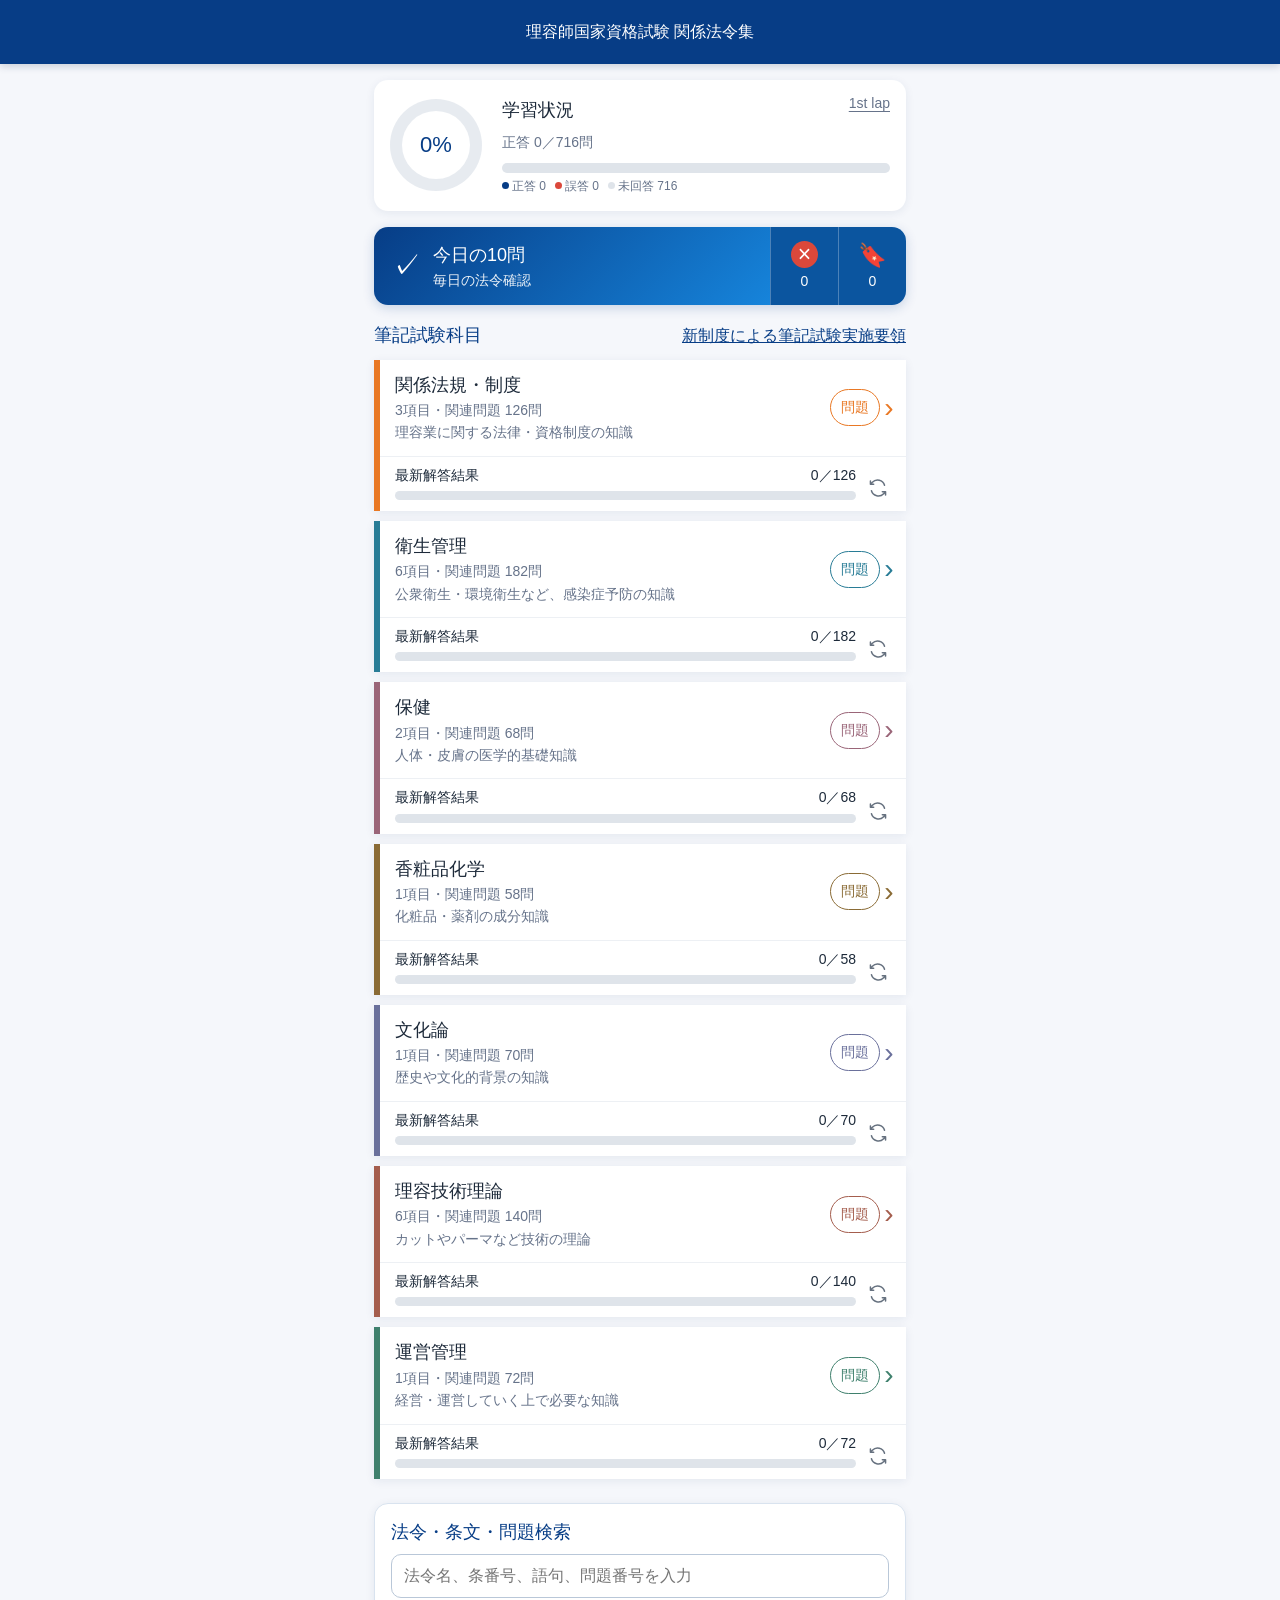
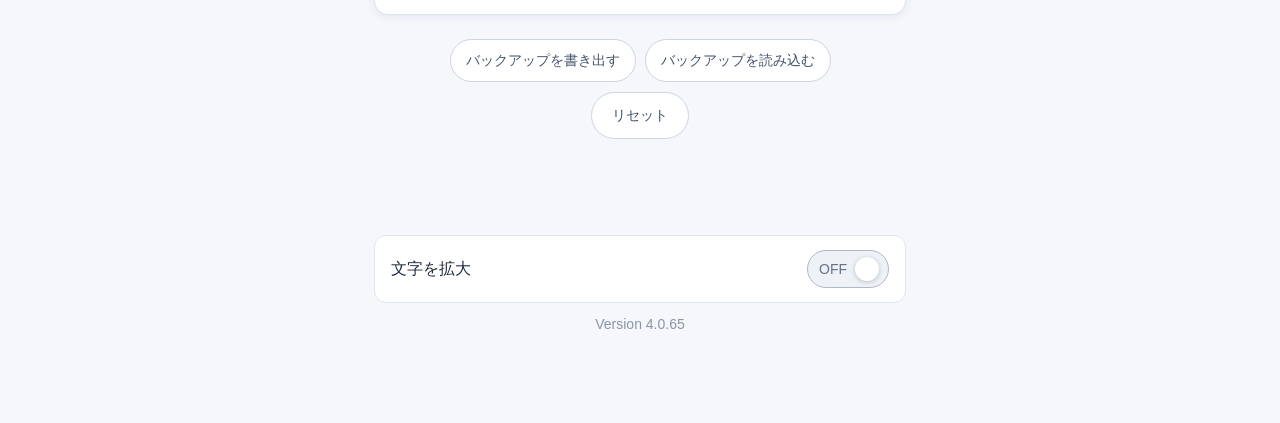
==== commit 8bb762a7: "Add files via upload" ====
--- a/index.html
+++ b/index.html
@@ -3,521 +3,32 @@
 <head>
 <meta charset="utf-8">
 <meta name="viewport" content="width=device-width,initial-scale=1,viewport-fit=cover">
-<title>理容師国家試験 用語集 Version 3.0.191</title>
-<link rel="manifest" href="manifest.webmanifest">
-<link rel="apple-touch-icon" href="apple-touch-icon.png">
-<link rel="icon" type="image/png" sizes="32x32" href="favicon-32.png">
-<link rel="icon" type="image/png" sizes="192x192" href="icon-192.png">
-<link rel="stylesheet" href="style.css?v=3.0.191">
-<style>
-:root{
---font-lv1:22px;--font-lv2:20px;--font-lv3:18px;--font-lv4:16px;--font-lv5:14px;
---font-exception-micro:10px;--font-exception-xs:12px;--font-exception-caption:13px;
---font-exception-section-heading:17px;--font-exception-symbol-sm:21px;--font-exception-close:25px;
---font-exception-certainty-icon:27px;--font-exception-home-icon:30px;--font-exception-result-icon:31px;
---font-exception-hero-compact:36px;--font-exception-bookmark-compact:38px;
---font-exception-hero:40px;--font-exception-hero-large:42px;
---navy:#073d86;--blue:#3477d4;--line:#cbd7e8;--pale:#f5f9fe;--text:#202938;--muted:#647084;--green:#35ba39;--yellow:#ffc400;--red:#ed3434;--gray:#b9c2cf}*{box-sizing:border-box}body{margin:0;background:linear-gradient(110deg,#fff 0%,#f6faff 58%,#eef6ff 100%);color:var(--text);font-family:-apple-system,BlinkMacSystemFont,"Hiragino Sans","Yu Gothic",sans-serif;font-weight:400}.g-nav{position:sticky;top:0;z-index:30;display:grid;grid-template-columns:54px 1fr 54px;align-items:center;height:54px;padding:0 8px;background:var(--navy);color:#fff}.g-nav a{display:grid;place-items:center;height:44px;color:#fff;text-decoration:none;font-size:var(--font-lv1)}.g-nav span{text-align:center;font-size:var(--font-lv3)}.page{max-width:820px;margin:auto;padding:18px 14px 104px}.summary-card{display:grid;grid-template-columns:96px 1fr;gap:14px;align-items:center;padding:18px;border:1px solid var(--line);border-radius:14px;background:#fff}.ring{display:grid;place-items:center;width:88px;height:88px;border-radius:50%;background:conic-gradient(var(--blue) var(--progress),#e7ebf2 0);position:relative}.ring:before{content:'';position:absolute;inset:10px;border-radius:50%;background:#fff}.ring span{position:relative;font-size:var(--font-lv2)}.summary-label{font-size:var(--font-lv5)}.summary-main{margin:5px 0 8px;font-size:var(--font-lv1)}.summary-sub{border-top:1px solid var(--line);padding-top:8px;font-size:var(--font-lv5);color:var(--muted)}.status-grid{display:grid;grid-template-columns:repeat(4,1fr);gap:8px;margin:13px 0 9px}.status-box{padding:12px 4px;border:1px solid var(--line);border-radius:12px;background:#fff;text-align:center;font-size:var(--font-lv5)}.status-dot{display:block;width:18px;height:18px;margin:0 auto 7px;border-radius:50%}.status-box em{display:block;margin-top:3px;font-style:normal;font-size:var(--font-lv4)}.status-box.safe .status-dot{background:var(--green)}.status-box.caution .status-dot{background:var(--yellow)}.status-box.danger .status-dot{background:var(--red)}.status-box.unlearned .status-dot{background:var(--gray)}.progress-line{height:7px;margin:12px 4px 22px;border-radius:9px;background:#e7ebf2;overflow:hidden}.progress-line i{display:block;height:100%;background:var(--blue)}.view-head{display:grid;grid-template-columns:42px 1fr 42px;align-items:center;margin-bottom:12px}.view-head button{height:40px;border:1px solid var(--line);border-radius:10px;background:#fff;font:inherit}.view-head h1{margin:0;text-align:center;font-size:var(--font-lv3);font-weight:400}.study-progress{height:7px;margin-bottom:15px;border-radius:6px;background:#e4eaf2;overflow:hidden}.study-progress i{display:block;height:100%;background:var(--blue)}.study-count{text-align:center;color:var(--muted);font-size:var(--font-lv5)}.study-card,.term-card,.result-card{margin-top:12px;border:1px solid var(--line);border-radius:14px;background:#fff;overflow:hidden}.term-front{display:grid;place-items:center;min-height:230px;padding:24px;text-align:center}.term-front h2{margin:8px 0;font-size:var(--font-lv1);font-weight:400}.term-category{color:var(--muted);font-size:var(--font-lv5)}.next-button{display:block;width:calc(100% - 28px);min-height:50px;margin:0 14px 14px;border:0;border-radius:10px;background:var(--navy);color:#fff;font:inherit;font-size:var(--font-lv4)}.term-back{border-top:1px solid var(--line);padding:15px}.term-field{margin-bottom:13px;padding-bottom:13px;border-bottom:1px solid #e7ecf3}.term-label{margin-bottom:5px;color:var(--muted);font-size:var(--font-lv5)}.term-value{line-height:1.72}.term-value ul{margin:0;padding-left:1.3em}.exam-points{margin-left:-5px;margin-right:-5px;padding:10px 7px;border:0;border-radius:8px;background:#fff8df}.exam-list{margin:0;padding-left:0!important;list-style:none}.exam-list .exam-bullet{display:flex;align-items:flex-start;text-align:left}.exam-list .exam-bullet>span[aria-hidden="true"]{flex:0 0 1em}.exam-list .exam-bullet>.exam-line-text{flex:1 1 auto;min-width:0}.exam-list .exam-plain{text-align:left}.exam-bullet-line{display:flex;align-items:flex-start;text-align:left}.exam-bullet-line>span[aria-hidden="true"]{flex:0 0 1em}.exam-bullet-line>.exam-line-text{flex:1 1 auto;min-width:0}.source-details summary{padding:7px 0;color:var(--muted);font-size:var(--font-lv5);cursor:pointer}.source-content{padding:8px 0;font-size:var(--font-lv5);line-height:1.7}.source-content a{color:var(--navy)}.review-pill{display:inline-block;margin-top:6px;padding:3px 8px;border-radius:999px;background:#fff0cc;color:#765500;font-size:var(--font-lv5)}.quiz{margin-top:14px;padding:14px;border-top:1px solid var(--line);background:#f8fbff}.quiz h3{margin:0 0 11px;font-size:var(--font-lv4);font-weight:500;line-height:1.6}.quiz-choice{display:flex;width:100%;min-height:46px;margin:7px 0;padding:10px;border:1px solid var(--line);border-radius:9px;background:#fff;text-align:left;font:inherit;line-height:1.5}.quiz-choice.correct{border-color:var(--green);background:#effbef}.quiz-choice.wrong{border-color:var(--red);background:#fff1f1}.quiz-result{margin-top:10px;padding:10px;border-radius:9px;background:#fff;line-height:1.6}.assessment{display:grid;grid-template-columns:repeat(4,minmax(0,1fr));gap:7px;padding:14px;border-top:1px solid var(--line)}.assessment button{min-width:0;min-height:48px;padding-left:3px;padding-right:3px;border:1px solid var(--line);border-radius:9px;background:#fff;font:inherit;font-size:var(--font-lv5)}.assessment button.selected{box-shadow:0 0 0 2px var(--navy)}.next-review{padding:0 14px 12px;text-align:center;color:var(--muted);font-size:var(--font-lv5)}.term-card summary{display:grid;grid-template-columns:22px minmax(0,1fr) auto;gap:8px;align-items:center;min-height:56px;padding:0 13px;cursor:pointer;list-style:none}.term-card summary::-webkit-details-marker{display:none}.term-card[open] .arrow{transform:rotate(90deg)}.term-card .next-button{display:block;width:calc(100% - 28px);min-height:50px;margin:0 14px 14px;border:0;border-radius:10px;background:var(--navy);color:#fff;font:inherit;font-size:var(--font-lv4)}.term-back{border-top:1px solid var(--line)}.assessment-inline{display:grid;grid-template-columns:repeat(4,minmax(0,1fr));gap:6px;margin-top:12px}.assessment-inline button{min-width:0;min-height:42px;padding-left:2px;padding-right:2px;font-size:var(--font-lv5);border:1px solid var(--line);border-radius:8px;background:#fff}.empty{padding:40px 10px;text-align:center;color:var(--muted)}.result-card{padding:20px;text-align:center}.result-grid{display:grid;grid-template-columns:repeat(2,1fr);gap:8px;margin:16px 0}.result-grid div{padding:10px;border:1px solid var(--line);border-radius:9px}.due-label{color:#b32424;font-size:var(--font-lv5)}@media(max-width:440px){.page{padding-left:11px;padding-right:11px}.summary-card{grid-template-columns:82px 1fr;padding:14px}.ring{width:76px;height:76px}.status-grid{gap:5px}.status-box{font-size:var(--font-lv5)}.status-box em{font-size:var(--font-lv5)}}
-
-/* padding fix */
-.inf-box, .box {
-  padding: 16px 18px !important;
-  line-height: 1.6;
-}
-</style>
-<style>
-.learning-mode-grid{display:grid;grid-template-columns:repeat(3,minmax(0,1fr));gap:10px;margin:0 0 14px}
-.learning-mode-card{position:relative;display:grid;place-items:center;align-content:center;gap:12px;min-width:0;min-height:132px;padding:14px 6px;border:0;border-radius:20px;color:#fff;font:inherit;box-shadow:0 6px 16px rgba(16,35,63,.13)}
-.learning-mode-card>span{font-size:var(--font-exception-home-icon);line-height:1}.learning-mode-card strong{font-size:var(--font-lv3);font-weight:500;white-space:nowrap}.learning-mode-card em{position:absolute;top:10px;right:10px;display:grid;place-items:center;min-width:25px;height:25px;padding:0 6px;border-radius:999px;background:#fff;color:#e66300;font-size:var(--font-lv5);font-style:normal;font-weight:400}
-.term-mode{background:linear-gradient(135deg,#1678ed,#0755bf)}.reverse-mode{background:linear-gradient(135deg,#8358d1,#4c2c9b)}.bookmark-mode{background:var(--bookmark-orange-gradient)}
-.learning-card{position:relative;height:calc(100svh - 154px);min-height:0;overflow:hidden;border:1px solid var(--line);border-radius:24px;background:#fff;box-shadow:0 10px 30px rgba(0,0,0,.07)}
-.learning-card>header{position:relative;z-index:2;height:68px;border-bottom:1px solid var(--line);background:#fff}.learning-card>header>span{position:absolute;top:18px;left:50%;transform:translateX(-50%);padding:8px 15px;border-radius:10px;background:#ef8a2f;color:#fff;font-size:var(--font-exception-caption);white-space:nowrap}.learning-card>header>em{position:absolute;top:27px;right:18px;color:var(--muted);font-size:var(--font-exception-xs);font-style:normal}
-.learning-card-scroll{height:calc(100% - 68px);overflow-y:auto;overscroll-behavior:contain;-webkit-overflow-scrolling:touch}
-.learning-hero{position:relative;display:flex;align-items:center;justify-content:center;min-height:calc(100% - 1px);padding:32px 26px;text-align:center}.learning-hero h1{margin:0;font-size:var(--font-exception-hero-large);font-weight:500;line-height:1.35}
-.learning-details{padding:0 26px}.learning-details>section{padding:22px 0;border-top:1px solid var(--line)}.learning-details h2{margin:0 0 10px;font-size:var(--font-exception-section-heading);font-weight:400}.learning-details div{font-size:var(--font-lv4);line-height:1.8;text-align:left}.learning-details div[data-multiline]{text-align:left}.learning-details .definition{color:#2f9470}.learning-details .point{color:#ef8a2f}.learning-details .mixup{color:#8a63b7}
-.learning-actions{display:grid;grid-template-columns:repeat(3,1fr);gap:1px;margin-top:28px;border-top:1px solid var(--line);background:var(--line)}.learning-actions button{min-width:0;min-height:76px;padding:10px 3px;border:0;background:#fff;color:var(--text);font:inherit;font-size:var(--font-exception-xs)}.learning-actions button span{display:block;margin-bottom:6px;font-size:var(--font-exception-symbol-sm)}.learning-actions button:disabled{opacity:.4}
-.learning-card-bookmark{position:absolute;z-index:4;top:9px;left:11px;padding:3px;border:0;background:transparent;color:#7c8798;font:inherit;font-size:var(--font-lv2);line-height:1;cursor:pointer;filter:grayscale(1);opacity:.45}.learning-card-bookmark.is-bookmarked{color:#ff8a22;filter:none;opacity:1}
-.reverse-question{justify-content:flex-start;text-align:left;font-size:var(--font-lv3);line-height:1.7}.reverse-hints-list{display:inline-block;max-width:100%;text-align:left}.reverse-hint-item{display:block;text-align:left}.reverse-hint-item+.reverse-hint-item{margin-top:1.19em}.reverse-hint-text{display:block;text-align:left}.reverse-answer{display:block;padding-top:16px}.reverse-answer>h1{margin:20px 26px 32px;text-align:center;font-size:var(--font-exception-hero);font-weight:400}
-.related-list{display:grid;gap:7px;padding:14px 26px 22px;background:#fff}.related-list[hidden]{display:none}.related-list button{min-height:42px;border:1px solid var(--line);border-radius:9px;background:#fff;font:inherit}
-@media(max-width:380px){.learning-mode-grid{gap:7px}.learning-mode-card{min-height:116px;border-radius:17px}.learning-mode-card strong{font-size:var(--font-lv4)}.learning-card{height:calc(100svh - 154px);min-height:0}.learning-hero h1{font-size:var(--font-exception-hero-compact)}.reverse-question{font-size:var(--font-lv3)}}
-</style>
-<style>
-.session-navigation{display:grid;grid-template-columns:1fr 1fr;gap:8px;padding:0 14px 14px}
-.session-navigation button{min-height:50px;border:1px solid var(--line);border-radius:10px;background:#fff;color:var(--text);font:inherit;font-size:var(--font-lv4)}
-.session-navigation .session-next{border-color:var(--navy);background:var(--navy);color:#fff}
-.status-box{color:var(--text);font:inherit;cursor:pointer;-webkit-tap-highlight-color:transparent}
-.status-box:active{transform:scale(.98);filter:brightness(.98)}
-.status-box:focus-visible{outline:3px solid rgba(52,119,212,.35);outline-offset:2px}
-.status-message{position:fixed;z-index:60;left:50%;bottom:24px;transform:translateX(-50%);display:flex;align-items:center;gap:14px;width:min(520px,calc(100% - 28px));padding:14px 16px;border:1px solid var(--line);border-radius:12px;background:#fff;box-shadow:0 12px 30px rgba(16,35,63,.18);font-size:var(--font-lv5)}
-.status-message span{flex:1}.status-message button{width:36px;height:36px;border:1px solid var(--line);border-radius:9px;background:#fff;color:var(--text);font:inherit;font-size:var(--font-lv2)}
-
-/* padding fix */
-.inf-box, .box {
-  padding: 16px 18px !important;
-  line-height: 1.6;
-}
-</style>
-<style>
-.status-bookmark{display:block;height:18px;margin:0 auto 7px;font-size:var(--font-lv3);line-height:18px}
-@media(max-width:440px){.summary-main{font-size:var(--font-lv3);line-height:1.4}.status-bookmark{font-size:var(--font-lv4)}}
-
-/* padding fix */
-.inf-box, .box {
-  padding: 16px 18px !important;
-  line-height: 1.6;
-}
-</style>
-<style>
-.g-nav .g-title{overflow:hidden;text-overflow:ellipsis;white-space:nowrap;font-size:var(--font-lv3)}
-.g-nav .header-nav-button{display:grid;place-items:center;width:44px;height:44px;padding:0;border:0;background:transparent;color:#fff;font:inherit;font-size:var(--font-lv1);line-height:1;cursor:pointer}
-.g-nav .header-nav-button:focus-visible{outline:3px solid rgba(255,255,255,.55);outline-offset:-3px}.g-nav .header-nav-button[hidden]{visibility:hidden;display:grid!important}@media(max-width:440px){.g-nav .g-title{font-size:var(--font-lv4)}}
-
-/* padding fix */
-.inf-box, .box {
-  padding: 16px 18px !important;
-  line-height: 1.6;
-}
-</style>
-<style>
-.flash-study-card{overflow:visible}
-.flash-card{display:block;width:calc(100% - 28px);min-height:300px;margin:14px;padding:24px;border:1px solid var(--line);border-radius:14px;background-color:#FFF8D6;background-image:radial-gradient(circle at 10px 16px,#fff 0 4px,#d9d9d9 4.5px 5.5px,transparent 6px),repeating-linear-gradient(to bottom,transparent 0 31px,rgba(118,158,205,.22) 31px 32px);background-size:20px 34px,100% 32px;background-position:left top,left top;background-repeat:repeat-y,repeat;box-shadow:0 5px 14px rgba(16,35,63,.12);color:var(--text);font:inherit;text-align:left;cursor:pointer;touch-action:pan-y;-webkit-user-select:none;user-select:none;-webkit-tap-highlight-color:transparent}
-.flash-card.is-back{background-color:#FDECEF;background-image:radial-gradient(circle at calc(100% - 10px) 16px,#fff 0 4px,#d9d9d9 4.5px 5.5px,transparent 6px),repeating-linear-gradient(to bottom,transparent 0 31px,rgba(118,158,205,.22) 31px 32px);background-size:20px 34px,100% 32px;background-position:right top,left top;background-repeat:repeat-y,repeat}
-.flash-front{display:grid;grid-template-rows:auto 1fr;min-height:250px;text-align:center}
-.flash-front .term-category,.flash-back .term-category{text-align:center;margin-bottom:14px}
-.flash-front .flash-term-main{display:grid;place-items:center;align-self:stretch}
-.flash-front h2{margin:8px 0;font-size:var(--font-lv1);font-weight:400}.term-reading{max-width:100%;margin-top:8px;color:var(--muted);font-size:var(--font-lv5);font-weight:500;line-height:1.5;text-align:center;white-space:normal;overflow-wrap:anywhere;writing-mode:horizontal-tb}
-.recall-guide{margin-top:22px;color:var(--text);font-size:var(--font-lv5);line-height:1.6}.recall-guide>span{display:block;color:var(--muted);font-size:var(--font-lv5)}.recall-guide>strong{display:block;margin-top:5px;font-size:var(--font-lv5);font-weight:400}.flash-hint{margin-top:14px;padding:10px;border:1px solid rgba(52,119,212,.25);border-radius:9px;background:rgba(255,255,255,.72);font-size:var(--font-lv5)}.flash-hint span{display:block;margin-bottom:3px;color:var(--blue);font-size:var(--font-lv5)}.flash-learning-actions{display:grid;grid-template-columns:repeat(2,minmax(0,1fr));gap:8px;padding:0 14px 8px}.flash-learning-actions button{min-width:0;min-height:44px;border:1px solid var(--navy);border-radius:9px;background:#fff;color:var(--navy);font:inherit;font-size:var(--font-lv5)}.flash-learning-actions button:last-child{background:var(--navy);color:#fff}.flash-learning-actions button:disabled{opacity:.55}
-.flash-back{min-height:250px}
-.exam-points{background:transparent}
-.flash-count-bottom{margin:14px 0 0;text-align:center;color:var(--muted);font-size:var(--font-lv5)}
-.flash-actions{padding:0 14px 7px}
-.flash-actions button{width:100%;min-height:44px;border:1px solid var(--line);border-radius:9px;background:#fff;font:inherit}
-@media(max-width:440px){.flash-card{min-height:270px;padding:18px}.flash-front{min-height:220px}.flash-front h2{font-size:var(--font-lv1)}}
-
-/* padding fix */
-.inf-box, .box {
-  padding: 16px 18px !important;
-  line-height: 1.6;
-}
-</style>
-
-<style>
-.home-feature-grid{display:grid;grid-template-columns:repeat(2,minmax(0,1fr));gap:16px;margin:18px 0}
-.home-feature-card{display:grid;grid-template-columns:76px minmax(0,1fr) 24px;gap:14px;align-items:center;min-height:154px;padding:20px;border:0;border-radius:25px;color:#fff;text-align:left;font:inherit;cursor:pointer;box-shadow:0 6px 16px rgba(16,35,63,.12)}
-.feature-flash{background:linear-gradient(135deg,#3fa9f5 0%,#246de1 100%)}
-.feature-weak{background:linear-gradient(135deg,#ffb43f 0%,#ff781f 100%)}
-.home-feature-icon{display:grid;place-items:center;width:76px;height:76px;border-radius:22px;background:rgba(255,255,255,.20);font-size:var(--font-lv1);line-height:1}
-.home-feature-copy{min-width:0}.home-feature-copy strong{display:block;font-size:var(--font-lv1);font-weight:500;white-space:nowrap}.home-feature-copy small{display:block;margin-top:10px;font-size:var(--font-lv5);line-height:1.4;color:#fff}
-.home-feature-arrow{justify-self:end;font-size:var(--font-lv1);font-weight:300;line-height:1}
-.home-bookmark-card{display:grid;grid-template-columns:44px minmax(0,1fr) 24px;grid-template-rows:auto;gap:12px;align-items:center;width:100%;min-width:0;min-height:76px;margin:0 0 18px;padding:14px 18px;border:1px solid var(--line);border-radius:16px;background:#fff;color:var(--text);text-align:left;font:inherit;cursor:pointer;overflow:hidden}.home-bookmark-card>span:first-child{display:grid;grid-column:1;grid-row:1;place-items:center;width:44px;font-size:var(--font-lv1);line-height:1}.home-bookmark-card>span:nth-child(2){display:block;grid-column:2;grid-row:1;min-width:0;writing-mode:horizontal-tb;word-break:keep-all;overflow-wrap:normal}.home-bookmark-card strong{display:block;max-width:100%;font-size:var(--font-lv3);font-weight:500;line-height:1.35;white-space:nowrap;writing-mode:horizontal-tb}.home-bookmark-card small{display:block;margin-top:3px;color:var(--muted);font-size:var(--font-lv5);line-height:1.35;white-space:nowrap;writing-mode:horizontal-tb}.home-bookmark-card .home-feature-arrow{grid-column:3;grid-row:1;justify-self:end;align-self:center;color:var(--blue);font-size:var(--font-lv1);line-height:1;writing-mode:horizontal-tb}
-.flash-card{height:clamp(360px,62vh,560px);min-height:0;overflow:hidden}.flash-front,.flash-back{height:100%;min-height:0}.flash-back{overflow-y:auto;overscroll-behavior:contain;padding-right:5px}.flash-front{align-content:stretch;overflow-y:auto;overscroll-behavior:contain}
-@media(max-width:620px){.home-feature-grid{gap:10px}.home-feature-card{grid-template-columns:58px minmax(0,1fr) 18px;gap:10px;min-height:128px;padding:14px;border-radius:20px}.home-feature-icon{width:58px;height:58px;border-radius:17px;font-size:var(--font-lv1)}.home-feature-copy strong{font-size:var(--font-lv2)}.home-feature-copy small{font-size:var(--font-lv5)}.home-feature-arrow{font-size:var(--font-lv1)}}
-@media(max-width:440px){.home-feature-grid{grid-template-columns:repeat(2,minmax(0,1fr));gap:8px}.home-feature-card{grid-template-columns:1fr 15px;grid-template-rows:auto auto;min-height:150px;padding:12px}.home-feature-icon{grid-column:1;width:50px;height:50px;font-size:var(--font-lv1)}.home-feature-copy{grid-column:1/-1}.home-feature-copy strong{font-size:var(--font-lv3);white-space:normal}.home-feature-copy small{margin-top:5px;font-size:var(--font-lv5)}.home-feature-arrow{grid-column:2;grid-row:1;align-self:center;font-size:var(--font-lv1)}.home-bookmark-card{grid-template-columns:40px minmax(0,1fr) 20px;gap:10px;min-height:74px;padding:13px 15px}.home-bookmark-card>span:first-child{width:40px;font-size:var(--font-lv1)}.home-bookmark-card strong{font-size:var(--font-lv4)}.home-bookmark-card small{font-size:var(--font-lv5)}.home-bookmark-card .home-feature-arrow{font-size:var(--font-lv1)}.flash-card{height:clamp(340px,58vh,500px);padding:18px}}
-
-/* padding fix */
-.inf-box, .box {
-  padding: 16px 18px !important;
-  line-height: 1.6;
-}
-</style>
-<style>
-.quiz-progress-card{grid-template-columns:96px minmax(0,1fr);margin-bottom:14px}.quiz-progress-card .quiz-progress-line{grid-column:1/-1;width:100%;margin:2px 0 0}.quiz-home-group,.card-home-group{overflow:hidden;border-radius:25px;background:#fff;box-shadow:0 6px 16px rgba(16,35,63,.10)}.quiz-home-group{margin-bottom:14px;border:2px solid #2580ed}.card-home-group{margin-bottom:18px;border:2px solid #ff8a1d}.quiz-home-group .home-feature-card,.card-home-group .home-feature-card{width:100%;margin:0;border-radius:22px 22px 0 0;box-shadow:none}.quiz-home-results{padding:16px 14px 18px;background:#f6faff}.quiz-home-results h2{margin:0 0 13px;font-size:var(--font-lv3);font-weight:400}.quiz-home-results>div{display:grid;grid-template-columns:repeat(4,minmax(0,1fr));gap:8px}.quiz-home-results button{display:grid;justify-items:center;align-content:center;min-width:0;min-height:101px;padding:12px 3px 9px;border:1px solid #b7cff1;border-radius:14px;background:#fff;color:var(--text);font:inherit;cursor:pointer}.quiz-home-results button>span{display:grid;place-items:center;width:31px;height:31px;margin-bottom:8px;border-radius:50%;background:var(--green);color:#fff;font-size:var(--font-lv2);line-height:1}.quiz-home-results .result-second>span{background:var(--yellow)}.quiz-home-results .result-wrong>span{background:var(--red)}.quiz-home-results .result-unable>span{background:transparent;font-size:var(--font-lv1)}.quiz-home-results button strong{font-size:var(--font-lv5);font-weight:500;line-height:1.35}.quiz-home-results button em{margin-top:8px;font-style:normal;font-size:var(--font-lv2);white-space:nowrap}.card-home-group .home-bookmark-card{margin:0;border:0;border-top:1px solid #ffd3a7;border-radius:0 0 22px 22px;background:#fff9f1}.card-home-group .home-bookmark-card .home-feature-arrow{color:#ff7a10}
-@media(max-width:440px){.quiz-progress-card{grid-template-columns:82px minmax(0,1fr)}.quiz-home-group,.card-home-group{border-radius:20px}.quiz-home-group .home-feature-card,.card-home-group .home-feature-card{grid-template-columns:58px minmax(0,1fr) 18px;grid-template-rows:auto;min-height:126px;padding:14px;border-radius:18px 18px 0 0}.quiz-home-group .home-feature-icon,.card-home-group .home-feature-icon{grid-column:1;width:58px;height:58px}.quiz-home-group .home-feature-copy,.card-home-group .home-feature-copy{grid-column:2}.quiz-home-group .home-feature-arrow,.card-home-group .home-feature-arrow{grid-column:3;grid-row:1}.quiz-home-results{padding:14px 10px 16px}.quiz-home-results h2{font-size:var(--font-lv4)}.quiz-home-results>div{gap:5px}.quiz-home-results button{min-height:93px;padding:10px 2px 8px;border-radius:11px}.quiz-home-results button>span{width:28px;height:28px;font-size:var(--font-lv3)}.quiz-home-results button strong{font-size:var(--font-lv5)}.quiz-home-results button em{font-size:var(--font-lv4)}.card-home-group .home-bookmark-card{border-radius:0 0 18px 18px}}
-
-/* padding fix */
-.inf-box, .box {
-  padding: 16px 18px !important;
-  line-height: 1.6;
-}
-</style>
-<style>
-.quiz-home-results button em{font-size:var(--font-lv5)}
-@media(max-width:440px){.quiz-home-results button em{font-size:var(--font-lv5)}}
-
-/* padding fix */
-.inf-box, .box {
-  padding: 16px 18px !important;
-  line-height: 1.6;
-}
-</style>
-<style>
-.flash-card.flash-progressive{cursor:default}
-.flash-progressive .flash-front{display:block;overflow-y:auto;text-align:center}
-.flash-progressive .flash-term-main{display:block}
-.flash-progressive .flash-answer{margin-top:18px;text-align:left}
-.flash-progressive .flash-answer .term-field:last-child{margin-bottom:0}
-.flash-learning-actions.flash-learning-single{grid-template-columns:1fr}
-.flash-learning-actions.flash-learning-single button{background:var(--navy);color:#fff}
-.flash-back-navigation{padding:0 14px 14px}
-.flash-back-navigation button{width:100%;min-height:44px;border:1px solid var(--line);border-radius:9px;background:#fff;color:var(--text);font:inherit}
-
-/* padding fix */
-.inf-box, .box {
-  padding: 16px 18px !important;
-  line-height: 1.6;
-}
-</style>
-<style>
-.today-session-head{min-height:70px;margin:0;border:2px solid #2580ed;border-bottom:0;border-radius:24px 24px 0 0;background:linear-gradient(135deg,#3fa9f5 0%,#246de1 100%);color:#fff}
-.today-session-head h1{font-size:var(--font-lv1)}.today-study-count{margin:0;padding:10px 14px 8px;border-left:2px solid #2580ed;border-right:2px solid #2580ed;background:#f6faff;color:#41617f}
-.today-study-progress{height:8px;margin:0;padding:0;border-left:2px solid #2580ed;border-right:2px solid #2580ed;border-radius:0;background:#e8f1fd}.today-study-progress i{background:#2580ed}
-.today-study-card{margin:0;border:2px solid #2580ed;border-top:0;border-radius:0 0 24px 24px;box-shadow:0 6px 16px rgba(36,109,225,.12)}
-.today-study-card .term-front{min-height:170px;background:linear-gradient(135deg,#3fa9f5 0%,#246de1 100%);color:#fff}.today-study-card .term-front .term-category{color:rgba(255,255,255,.82)}
-.today-study-card .today-quiz{margin:0;padding:18px 16px 16px;border-top:0;background:#f6faff}.today-study-card .quiz-choice{border-color:#b7cff1;border-radius:14px}.today-study-card .unable-button{border-color:#b7cff1;background:#fff;border-radius:14px}
-.flash-study-progress i{background:#ff8a1d}.flash-study-card{border:2px solid #ff8a1d;border-radius:24px;background:#fff9f1;box-shadow:0 6px 16px rgba(255,122,31,.12)}
-.flash-study-card .flash-card{border-color:#ffc17e;border-radius:20px;box-shadow:0 4px 12px rgba(133,75,20,.10)}
-.flash-study-card .flash-hint{border-color:#ffc17e;background:#fff9f1}.flash-study-card .flash-hint span{color:#e76f00}
-.flash-study-card .flash-learning-single button{border-color:#ff8a1d;background:linear-gradient(135deg,#ffb43f 0%,#ff781f 100%)}
-.flash-study-card .flash-actions button{border-color:#ffc17e;background:#fff9f1;color:#b55500}.flash-study-card .flash-back-navigation button{border-color:#ffd3a7;background:#fff;color:#75441b}
-@media(max-width:440px){.today-session-head{min-height:62px;border-radius:20px 20px 0 0}.today-session-head h1{font-size:var(--font-lv2)}.today-study-card{border-radius:0 0 20px 20px}.today-study-card .term-front{min-height:145px}.flash-study-card{border-radius:20px}.flash-study-card .flash-card{border-radius:17px}}
-
-/* padding fix */
-.inf-box, .box {
-  padding: 16px 18px !important;
-  line-height: 1.6;
-}
-</style>
-<style>
-.today-session-head{grid-template-columns:minmax(0,1fr) auto;padding:0 18px;gap:12px}
-.today-session-head>span:first-child{display:none}.today-session-head h1{text-align:left}.today-header-count{color:#fff;font-size:var(--font-lv5);white-space:nowrap}
-.today-study-progress{border-top:0}.today-study-card .term-front{min-height:150px;background:#fff;color:var(--text);padding-bottom:18px}.today-study-card .term-front .term-category{color:var(--muted)}
-.today-study-card .today-quiz{padding-top:0;background:#f6faff}.today-study-card .today-quiz h3{margin:0 -16px 16px;padding:0 24px 20px;background:#fff;color:var(--text)}
-.today-study-card .quiz-choice{border-color:#2580ed;background:linear-gradient(135deg,#3fa9f5 0%,#246de1 100%);color:#fff;box-shadow:0 3px 8px rgba(36,109,225,.12)}
-.today-study-card .quiz-choice.correct{border-color:var(--green);background:#effbef;color:var(--text)}.today-study-card .quiz-choice.wrong{border-color:var(--red);background:#fff1f1;color:var(--text)}
-.today-study-card .term-front h2,.today-study-card .today-term-reading{max-width:100%;white-space:normal;line-break:strict;overflow-wrap:anywhere}
-.today-study-card .quiz-choice{align-items:center;overflow:hidden;white-space:normal;word-break:normal;overflow-wrap:anywhere;line-break:strict}
-@media(max-width:440px){.today-session-head{padding:0 14px;gap:8px}.today-session-head h1{font-size:var(--font-lv3)}.today-header-count{font-size:var(--font-lv5)}.today-study-card .today-quiz h3{padding-left:20px;padding-right:20px}}
-
-/* padding fix */
-.inf-box, .box {
-  padding: 16px 18px !important;
-  line-height: 1.6;
-}
-</style>
-<style>
-.today-session-head{position:relative;display:flex;align-items:center;justify-content:center;padding-left:76px;padding-right:76px}
-.today-session-head h1{width:100%;text-align:center}
-.today-session-head .today-header-count{position:absolute;right:18px;top:50%;transform:translateY(-50%)}
-@media(max-width:440px){.today-session-head{padding-left:64px;padding-right:64px}.today-session-head .today-header-count{right:14px}}
-
-/* padding fix */
-.inf-box, .box {
-  padding: 16px 18px !important;
-  line-height: 1.6;
-}
-</style>
-<style>
-.flash-study-card{padding-top:1px}
-.flash-study-card .flash-card{position:relative;height:clamp(300px,52vh,440px);margin-top:12px;margin-bottom:10px;padding:20px}
-.flash-progressive .flash-front{height:100%;padding:2px 0 8px;overscroll-behavior:contain}
-.flash-progressive .flash-hint+.flash-hint{display:none}
-.flash-bookmark{position:absolute;z-index:2;top:12px;right:12px;width:42px;height:42px;border:1px solid #ffc17e;border-radius:50%;background:#fff;color:#b55500;font:inherit;font-size:var(--font-lv1);line-height:1;cursor:pointer;filter:grayscale(1);opacity:.62}.flash-bookmark.is-bookmarked{background:#fff0d9;filter:none;opacity:1}
-.flash-learning-actions{padding-bottom:10px}.flash-learning-actions.flash-learning-single button{min-height:48px;font-size:var(--font-lv4)}
-.flash-compact-nav{display:grid;grid-template-columns:1fr auto 1fr;gap:10px;align-items:center;padding:0 14px 14px}.flash-compact-nav button{min-height:42px;border:1px solid #ffd3a7;border-radius:10px;background:#fff;color:#75441b;font:inherit}.flash-compact-nav button:last-child{justify-self:stretch}.flash-compact-nav span{min-width:76px;text-align:center;color:var(--muted);font-size:var(--font-lv5)}
-@media(max-width:440px){.flash-study-card .flash-card{height:clamp(280px,50vh,390px);padding:16px}.flash-bookmark{top:10px;right:10px;width:38px;height:38px;font-size:var(--font-lv2)}.flash-compact-nav{gap:7px;padding-left:10px;padding-right:10px}.flash-compact-nav span{min-width:68px;font-size:var(--font-lv5)}}
-
-/* padding fix */
-.inf-box, .box {
-  padding: 16px 18px !important;
-  line-height: 1.6;
-}
-</style>
-<style>
-.flash-study-card{border:0;background:transparent;box-shadow:none}
-.flash-bookmark{top:auto;right:auto;bottom:12px;left:12px}
-@media(max-width:440px){.flash-bookmark{top:auto;right:auto;bottom:10px;left:10px}}
-
-/* padding fix */
-.inf-box, .box {
-  padding: 16px 18px !important;
-  line-height: 1.6;
-}
-</style>
-<style>
-.flash-study-card .memory-card{height:clamp(240px,44vh,340px);padding:0;border:1px solid #d7dde6;border-radius:10px;background:#fff;background-image:none;box-shadow:5px 5px 0 #eef1f5,10px 10px 0 #e2e7ee;color:var(--text);overflow:hidden}
-.memory-card-scroll{height:100%;padding:0 22px 54px;overflow-y:auto;overscroll-behavior:contain;scrollbar-width:thin;scrollbar-color:#c7ced8 transparent}
-.memory-card-front{position:relative;display:grid;place-content:center;min-height:100%;padding:28px 18px 50px;text-align:center}.memory-card-front:before,.memory-card-front:after{content:'';position:absolute;top:18px;width:12px;height:12px;border:2px solid #aeb7c3;border-radius:50%;background:#f1f3f6}.memory-card-front:before{left:22px}.memory-card-front:after{left:48px}
-.memory-card-front h2{margin:10px 0 0;font-size:var(--font-lv1);font-weight:500;line-height:1.45}.memory-scroll-guide{position:absolute;right:0;bottom:18px;left:0;color:var(--muted);font-size:var(--font-lv5)}
-.memory-card-answer{min-height:100%;padding:24px 4px 42px;border-top:1px solid #e2e6ec;text-align:left}.memory-card-answer .term-field:last-child{margin-bottom:0}
-.memory-card .flash-bookmark{top:auto;right:auto;bottom:12px;left:12px}
-@media(max-width:440px){.flash-study-card .memory-card{height:clamp(230px,42vh,310px);margin-right:8px;margin-left:8px}.memory-card-scroll{padding-right:17px;padding-left:17px}.memory-card-front{padding-right:12px;padding-left:12px}.memory-card-front:before{left:16px}.memory-card-front:after{left:40px}.memory-card-front h2{font-size:var(--font-lv1)}.memory-card .flash-bookmark{bottom:10px;left:10px}}
-
-/* padding fix */
-.inf-box, .box {
-  padding: 16px 18px !important;
-  line-height: 1.6;
-}
-</style>
-<style>
-.flash-study-card .memory-card{border:2px solid #ff9a32;border-top-width:6px;background:#fff;box-shadow:5px 5px 0 #fff0dc,10px 10px 0 #ffe0b9}
-.memory-card-front{padding-top:38px;padding-bottom:44px}.memory-card-front:before,.memory-card-front:after{display:none}
-.memory-card-front .term-category{position:absolute;top:14px;right:14px;padding:4px 9px;border-radius:999px;background:#fff0dc;color:#c35d00;font-size:var(--font-lv5);line-height:1.35}
-.memory-card-front h2{margin-bottom:7px}.memory-card-reading{color:var(--muted);font-size:var(--font-lv5);line-height:1.5}
-.memory-card-answer{border-top:2px solid #ffd3a2}.memory-card-answer .term-label{color:#c35d00}.memory-card-answer .exam-points{border-left:4px solid #ff9a32;background:#fff8ef}
-.memory-card .flash-bookmark{border-color:#ff9a32;color:#c35d00}.memory-card .flash-bookmark.is-bookmarked{background:#ffe8c8}
-@media(max-width:440px){.memory-card-front .term-category{top:11px;right:11px;font-size:var(--font-lv5)}.memory-card-reading{font-size:var(--font-lv5)}}
-
-/* padding fix */
-.inf-box, .box {
-  padding: 16px 18px !important;
-  line-height: 1.6;
-}
-</style>
-<style>
-.whiteboard-study{margin:0;background:transparent}.whiteboard-stack{display:grid;gap:14px}.whiteboard{position:relative;height:clamp(215px,31vh,285px);border:7px solid #d4d8dc;border-right-color:#aeb4ba;border-bottom-color:#969da4;border-radius:9px;background:#fff;box-shadow:0 7px 0 #737b82,0 13px 18px rgba(25,35,45,.20);overflow:hidden}
-.whiteboard:before{content:'';position:absolute;z-index:2;inset:0;border:2px solid #f4f5f6;pointer-events:none}.whiteboard-scroll{height:100%;padding:14px 16px 48px;overflow-y:auto;overscroll-behavior:contain;scrollbar-width:thin;scrollbar-color:#f39a3d transparent}.whiteboard-category,.whiteboard-fields .term-label{display:table;padding:4px 10px;border-radius:5px;background:#ef7d18;color:#fff;font-size:var(--font-lv5);line-height:1.35}.whiteboard-category{margin-left:auto}.whiteboard h2{margin:7px 0 2px;text-align:center;font-size:var(--font-lv1);font-weight:500;line-height:1.35}.whiteboard-reading{text-align:center;color:var(--muted);font-size:var(--font-lv5)}.whiteboard-fields{margin-top:13px}.whiteboard-fields .term-field{margin-bottom:9px;padding-bottom:9px}.whiteboard-fields .term-label{margin-bottom:6px}.whiteboard-fields .term-value{font-size:var(--font-lv5);line-height:1.55}.whiteboard-fields .term-value[data-multiline]{text-align:left}.whiteboard-fields .exam-points{margin-right:0;margin-left:0;padding:0 0 9px;border-left:0;background:transparent}
-.whiteboard-bookmark{position:absolute;z-index:4;bottom:8px;left:9px;width:34px;height:34px;border:1px solid #ef7d18;border-radius:7px;background:#fff;color:#bd5700;font:inherit;font-size:var(--font-lv3);filter:grayscale(1);opacity:.62}.whiteboard-bookmark.is-bookmarked{background:#ffe5c8;filter:none;opacity:1}.board-eraser{position:absolute;z-index:4;right:10px;bottom:7px;width:48px;height:20px;border:1px solid #713b16;border-radius:4px 4px 2px 2px;background:linear-gradient(#bd6c2d 0 47%,#252525 48% 100%);box-shadow:0 2px 3px rgba(0,0,0,.22);transform:rotate(-3deg)}.board-eraser i{position:absolute;top:4px;right:8px;left:8px;height:2px;background:rgba(255,255,255,.35)}
-.whiteboard-navigation{display:grid;grid-template-columns:1fr auto 1fr;gap:9px;align-items:center;margin-top:20px}.whiteboard-navigation button{min-height:44px;border:0;border-radius:10px;background:#ef7d18;color:#fff;font:inherit;font-size:var(--font-lv5)}.whiteboard-navigation button:disabled{opacity:.42}.whiteboard-navigation span{min-width:96px;text-align:center;color:var(--muted);font-size:var(--font-lv5)}
-@media(max-width:440px){.whiteboard-stack{gap:12px}.whiteboard{height:clamp(205px,30vh,255px);border-width:6px}.whiteboard-scroll{padding:11px 12px 44px}.whiteboard h2{font-size:var(--font-lv3)}.whiteboard-fields{margin-top:10px}.whiteboard-fields .term-value{font-size:var(--font-lv5)}.whiteboard-navigation{gap:6px;margin-top:17px}.whiteboard-navigation span{min-width:82px;font-size:var(--font-lv5)}.board-eraser{right:8px;bottom:6px;width:44px}}
-
-/* padding fix */
-.inf-box, .box {
-  padding: 16px 18px !important;
-  line-height: 1.6;
-}
-</style>
-<style>
-.whiteboard{border:4px solid #ef7d18;border-right-color:#d8690c;border-bottom-color:#c75c05;border-radius:12px;box-shadow:0 4px 0 #a94b00,0 9px 16px rgba(168,75,0,.18)}
-.whiteboard:before{inset:4px;border:1px solid #ffd3a8;border-radius:6px}
-.whiteboard-scroll{padding:0 16px 48px;scrollbar-color:#ef7d18 transparent}.whiteboard-front{position:relative;display:grid;place-content:center;min-height:calc(100% + 48px);padding:36px 12px 46px}.whiteboard-front .whiteboard-category{position:absolute;top:14px;right:0}.whiteboard-front h2{margin:0 0 3px}.whiteboard-fields{min-height:100%;margin-top:0;padding:18px 0 40px;border-top:1px solid #ffd3a8}
-.board-eraser{right:11px;bottom:9px;width:44px;height:16px;border:0;border-radius:8px;background:#252a30;box-shadow:0 2px 4px rgba(0,0,0,.22);transform:none}.board-eraser:after{content:'';position:absolute;top:3px;right:4px;width:9px;height:10px;border-radius:5px;background:#ef7d18}.board-eraser i{display:none}
-@media(max-width:440px){.whiteboard{border-width:4px}.whiteboard-scroll{padding-right:12px;padding-left:12px}.whiteboard-front{padding-right:8px;padding-left:8px}.whiteboard-front .whiteboard-category{top:11px;right:0}.whiteboard-fields{padding-top:15px}.board-eraser{right:9px;bottom:8px;width:40px;height:15px}}
-
-/* padding fix */
-.inf-box, .box {
-  padding: 16px 18px !important;
-  line-height: 1.6;
-}
-</style>
-<style>
-.whiteboard{height:clamp(245px,36vh,330px)}
-.whiteboard-category,.whiteboard-fields .term-label{font-size:var(--font-lv5)}
-.whiteboard h2{font-size:var(--font-lv1)}.whiteboard-reading{font-size:var(--font-lv5)}.whiteboard-fields .term-value{font-size:var(--font-lv5)}
-@media(max-width:440px){.whiteboard{height:clamp(235px,35vh,300px)}.whiteboard h2{font-size:var(--font-lv2)}.whiteboard-fields .term-value{font-size:var(--font-lv5)}}
-
-/* padding fix */
-.inf-box, .box {
-  padding: 16px 18px !important;
-  line-height: 1.6;
-}
-</style>
-<style>
-
-/* padding fix */
-.inf-box, .box {
-  padding: 16px 18px !important;
-  line-height: 1.6;
-}
-</style>
-<style>
-.whiteboard-category,.whiteboard-fields .term-label{font-size:var(--font-lv4)}
-.whiteboard h2{font-size:var(--font-lv1)}.whiteboard-reading{font-size:var(--font-lv5)}.whiteboard-fields .term-value{font-size:var(--font-lv4)}
-.whiteboard-navigation{position:fixed;z-index:45;right:0;bottom:0;left:0;grid-template-columns:1fr auto 1fr;width:min(820px,100%);margin:0 auto;padding:10px 14px calc(10px + env(safe-area-inset-bottom));border-top:1px solid #ffd0a6;background:rgba(255,249,242,.97);box-shadow:0 -6px 18px rgba(88,45,8,.14);backdrop-filter:blur(8px)}
-@media(max-width:440px){.whiteboard h2{font-size:var(--font-lv1)}.whiteboard-fields .term-value{font-size:var(--font-lv4)}.whiteboard-navigation{padding-right:11px;padding-left:11px}}
-
-/* padding fix */
-.inf-box, .box {
-  padding: 16px 18px !important;
-  line-height: 1.6;
-}
-</style>
-<style>
-.whiteboard-navigation{grid-template-columns:1fr 1fr}.whiteboard-navigation span{display:none}
-.whiteboard-position{position:absolute;z-index:4;right:10px;bottom:9px;padding:3px 7px;border-radius:6px;background:#fff7ee;color:#b95400;font-size:var(--font-lv5);line-height:1.4}
-.board-eraser{right:92px}
-@media(max-width:440px){.whiteboard-position{right:9px;bottom:8px;font-size:var(--font-lv5)}.board-eraser{right:82px}}
-
-/* padding fix */
-.inf-box, .box {
-  padding: 16px 18px !important;
-  line-height: 1.6;
-}
-</style>
-<style>
-@keyframes barberProgress{from{background-position:0 0}to{background-position:34px 0}}
-.quiz-progress-line,.today-study-progress{height:7px;border:0;border-radius:999px;background:#e7ebf2;overflow:hidden}
-.quiz-progress-line i,.today-study-progress i{display:block;height:100%;border-radius:999px;background:repeating-linear-gradient(135deg,#e83b3b 0 8px,#fff 8px 16px,#2878df 16px 24px);background-size:34px 34px;animation:barberProgress 2.4s linear infinite;will-change:background-position}
-
-/* padding fix */
-.inf-box, .box {
-  padding: 16px 18px !important;
-  line-height: 1.6;
-}
-</style>
-<style>
-.today-study-progress i{animation:none}
-.today-session-head,.today-study-count,.today-header-count{display:none!important}
-.today-study-progress{margin:-5px 0 12px;border-radius:0}
-.today-study-progress i{border-radius:0}
-.today-study-card{border:2px solid #2580ed;border-radius:24px}
-@media(max-width:440px){.today-study-card{border-radius:20px}}
-
-/* padding fix */
-.inf-box, .box {
-  padding: 16px 18px !important;
-  line-height: 1.6;
-}
-</style>
-<style>
-.home-term-search{padding:14px 18px 16px;border-top:1px solid #ffd3a7;background:#fff9f1}.home-term-search label{display:block;margin-bottom:8px;color:#75441b;font-size:var(--font-lv5)}.home-term-search input{width:100%;min-height:44px;padding:9px 12px;border:1px solid #ffc17e;border-radius:10px;background:#fff;color:var(--text);font:inherit;font-size:var(--font-lv4)}.term-search-results{display:grid;gap:6px;max-height:220px;margin-top:8px;overflow-y:auto}.term-search-results:empty{display:none}.term-search-result{display:grid;grid-template-columns:minmax(0,1fr) auto;gap:10px;align-items:center;padding:9px 11px;border:1px solid #ffd3a7;border-radius:9px;background:#fff}.term-search-result-label{display:grid;min-width:0}.term-search-result-label span{overflow:hidden;text-overflow:ellipsis;white-space:nowrap}.term-search-result-label small{color:var(--muted);font-size:var(--font-lv5)}.term-search-result-actions{display:flex;gap:6px}.term-search-result-actions button{min-height:36px;padding:6px 9px;border:1px solid #ffc17e;border-radius:8px;background:#fff9f1;color:#75441b;font:inherit;font-size:var(--font-lv5);white-space:nowrap}.term-search-results p{margin:5px 0;color:var(--muted);font-size:var(--font-lv5)}.backup-panel{display:flex;flex-wrap:wrap;justify-content:center;gap:9px;margin:24px 0 8px}.backup-panel button{min-height:42px;padding:9px 15px;border:1px solid #cbd5e1;border-radius:999px;background:#fff;color:#43536b;font:inherit;font-size:var(--font-lv5)}.glossary-reset{margin-top:10px}
-.whiteboard{touch-action:pan-y}.whiteboard-scroll-position{margin-top:12px;padding:8px 2px 2px;text-align:right;color:#b95400;font-size:var(--font-lv5);line-height:1.4}.whiteboard-category-nav{position:fixed;z-index:45;right:0;bottom:0;left:0;display:flex;gap:7px;width:min(820px,100%);margin:0 auto;padding:10px 14px calc(10px + env(safe-area-inset-bottom));overflow-x:auto;border-top:1px solid #ffd0a6;background:rgba(255,249,242,.97);box-shadow:0 -6px 18px rgba(88,45,8,.14);backdrop-filter:blur(8px);scrollbar-width:thin}.whiteboard-category-nav button{flex:0 0 auto;min-height:40px;padding:8px 13px;border:1px solid #ffb56f;border-radius:999px;background:#fff;color:#a84d00;font:inherit;font-size:var(--font-lv5);white-space:nowrap}.whiteboard-category-nav button.selected{border-color:#ef7d18;background:#ef7d18;color:#fff}.whiteboard-study{padding-bottom:70px}
-@media(max-width:440px){.home-term-search{padding:12px 14px 14px}.term-search-result{grid-template-columns:minmax(0,1fr);gap:8px;align-items:stretch}.term-search-result-label span{overflow:visible;text-overflow:clip;white-space:normal;overflow-wrap:anywhere}.term-search-result-label small{white-space:normal;overflow-wrap:anywhere}.term-search-result-actions{display:grid;grid-template-columns:repeat(2,minmax(0,1fr));width:100%}.term-search-result-actions button{width:100%;min-width:0}.backup-panel{gap:7px}.backup-panel button{padding-right:12px;padding-left:12px;font-size:var(--font-lv5)}.whiteboard-category-nav{padding-right:11px;padding-left:11px}.whiteboard-category-nav button{font-size:var(--font-lv5)}.whiteboard-scroll-position{font-size:var(--font-lv5)}}
-
-/* padding fix */
-.inf-box, .box {
-  padding: 16px 18px !important;
-  line-height: 1.6;
-}
-</style>
-<style>
-.home-term-search{margin:0 0 14px;border:1px solid var(--line);border-radius:16px;background:#fff}
-.home-top-links{margin:14px 0}.home-top-links.home-feature-grid{gap:12px}.home-top-links .home-feature-card{display:grid;grid-template-columns:minmax(0,1fr);gap:0;align-items:center;min-height:112px;padding:18px 20px;text-decoration:none}.home-top-links .home-feature-copy{grid-column:1;grid-row:auto;text-align:center}.home-top-links .home-feature-copy strong{font-size:var(--font-lv2);white-space:normal;line-height:1.35}.home-top-links .home-feature-copy small{margin-top:8px;line-height:1.4}.feature-points{background:linear-gradient(135deg,#39b978 0%,#168a58 100%)}.feature-infection{background:linear-gradient(135deg,#f2699c 0%,#d63d78 100%)}@media(max-width:620px){.home-top-links .home-feature-card{min-height:104px;padding:16px}.home-top-links .home-feature-copy strong{font-size:var(--font-lv3)}.home-top-links .home-feature-copy small{font-size:var(--font-lv5)}}@media(max-width:440px){.home-top-links .home-feature-card{min-height:98px;padding:14px}.home-top-links .home-feature-copy strong{font-size:var(--font-lv4)}}
-.whiteboard-category-nav{right:auto;left:50%;width:min(820px,100vw);max-width:100vw;margin:0;transform:translate3d(-50%,0,0);backface-visibility:hidden;will-change:transform;contain:layout paint;-webkit-backdrop-filter:none;backdrop-filter:none;background:#fff9f2}
-.learning-category-nav{display:flex;gap:7px;width:100%;margin:0 0 12px;padding:2px 0 7px;overflow-x:auto;overscroll-behavior-x:contain;-webkit-overflow-scrolling:touch;scrollbar-width:thin}.learning-category-nav button{flex:0 0 auto;min-height:40px;padding:8px 13px;border:1px solid #e2c6a8;border-radius:999px;background:#fffaf5;color:#8b6a4e;font:inherit;font-size:var(--font-lv5);white-space:nowrap}.learning-category-nav button.selected{border-color:#ef7d18;background:#ef7d18;color:#fff}.learning-card{min-width:0}.learning-card header,.learning-card-scroll,.learning-details,.learning-details section{min-width:0;max-width:100%}
-#list-container,.term-card,.term-card summary,.term-card .term-back,.term-card .term-field,.term-card .term-value,.term-card .exam-list,.term-card .exam-line-text{min-width:0;max-width:100%}.term-card summary>span:nth-child(2){min-width:0;overflow-wrap:anywhere}.term-card summary>.term-category{max-width:42%;white-space:normal;text-align:right}.term-card .term-back{width:100%;overflow-x:hidden}.term-card .term-value,.term-card .exam-line-text{width:auto;word-break:normal;overflow-wrap:break-word;white-space:normal;writing-mode:horizontal-tb}.term-card .exam-bullet>.exam-line-text{flex:1 1 auto}.term-card .dictionary-link{display:inline;white-space:normal;word-break:keep-all;overflow-wrap:normal}.term-card .source-content,.term-card .source-content a{word-break:normal;overflow-wrap:anywhere}
-@media(max-width:440px){.learning-category-nav{margin-right:-11px;margin-left:-11px;width:calc(100% + 22px);padding-right:11px;padding-left:11px}.learning-category-nav button{font-size:var(--font-lv5)}.term-card summary{grid-template-columns:22px minmax(0,1fr) minmax(72px,34%)}}
-.today-feature-card{position:relative}.today-home-bookmark{position:absolute;z-index:3;top:50%;right:12px;display:grid;place-items:center;width:42px;height:42px;border:0;border-radius:50%;background:transparent;color:inherit;font:inherit;font-size:var(--font-lv2);line-height:1;transform:translateY(-50%);cursor:pointer;-webkit-tap-highlight-color:rgba(255,255,255,.2)}.today-home-bookmark-icon{display:block;font-size:var(--font-exception-home-icon);line-height:1;transform:translateY(-14px)}.today-home-bookmark-count{position:absolute;top:30px;left:50%;display:grid;place-items:center;min-width:25px;height:25px;padding:0 6px;border-radius:999px;background:#fff;color:#0755bf;font-size:var(--font-lv5);font-weight:500;line-height:1;text-align:center;transform:translateX(-50%);pointer-events:none}.today-question-bookmark{position:absolute;z-index:3;top:9px;left:11px;padding:3px;border:0;background:transparent;color:#7c8798;font:inherit;font-size:var(--font-lv2);line-height:1;cursor:pointer;filter:grayscale(1);opacity:.45}.today-question-bookmark.is-bookmarked{color:#ff8a22;filter:none;opacity:1}.today-bookmark-remove{display:block;margin:14px 0 0 auto;padding:8px 12px;border:1px solid #e2c6a8;border-radius:999px;background:#fffaf5;color:#8b4b14;font:inherit}.bookmark-list-remove{display:block;width:100%;min-height:42px;margin-top:12px;border:1px solid var(--line);border-radius:8px;background:#fff;color:var(--text);font:inherit;font-size:var(--font-lv5)}
-#list-container{width:100%;max-width:100%;overflow-x:hidden}#list-container .term-card{width:100%;max-width:100%}#list-container .term-card summary{display:grid;grid-template-columns:22px minmax(0,1fr) minmax(104px,32%);align-items:center;gap:8px;width:100%;max-width:100%}#list-container .term-card summary>span{min-width:0}#list-container .term-card summary>span:nth-child(2){word-break:normal;overflow-wrap:break-word}#list-container .term-card summary>.term-category{display:grid;justify-items:end;width:auto;max-width:none;white-space:normal;word-break:keep-all;overflow-wrap:normal;line-height:1.45;text-align:right}#list-container .term-card summary>.term-category>span{display:block}#list-container .term-card .term-back{display:block;width:100%;max-width:100%;min-width:0}#list-container .term-card .term-field{display:block;width:100%;max-width:100%;min-width:0}#list-container .term-card .term-label{display:block;width:100%;min-width:0;margin:0 0 5px;white-space:normal;word-break:keep-all;writing-mode:horizontal-tb}#list-container .term-card .term-value{display:block;width:100%;max-width:100%;min-width:0;white-space:normal;word-break:normal;overflow-wrap:break-word;writing-mode:horizontal-tb}#list-container .term-card .term-value ul,#list-container .term-card .term-value ol{max-width:100%;min-width:0;margin-top:0;padding-left:1.5em}#list-container .term-card .source-details,#list-container .term-card .source-content{width:100%;max-width:100%;min-width:0;white-space:normal;word-break:normal;overflow-wrap:break-word;writing-mode:horizontal-tb}#list-container .term-card .source-details summary{display:block;width:100%;min-width:0;white-space:normal;word-break:keep-all;writing-mode:horizontal-tb}
-@media(max-width:440px){.today-home-bookmark{right:8px;width:40px;height:40px}.today-feature-card .home-feature-copy{padding-right:28px}#list-container .term-card summary{grid-template-columns:20px minmax(0,1fr) minmax(88px,34%);gap:6px}}
-
-/* padding fix */
-.inf-box, .box {
-  padding: 16px 18px !important;
-  line-height: 1.6;
-}
-</style>
-<style>
-/* 定義・試験の要点・混同注意の表示ルール統一 */
-.mixup-field .term-value,
-.mixup-field .mixup-comparison,
-.mixup-field .mixup-comparison *,
-.dictionary-sheet .mixup-comparison,
-.dictionary-sheet .mixup-comparison *{font-size:var(--font-lv4)}
-</style>
-
-
-<style>
-/* 定義・試験の要点・混同注意・覚え方の見出し表示 */
-.term-label,
-.learning-details h2,
-.dictionary-sheet h3,
-.mixup-memory>div{
-  font-size:var(--font-lv4);
-  font-weight:500;
-  text-align:left;
-}
-
-/* 役割別の見出し色 */
-.term-label.definition,
-.term-label[data-role="definition"]{
-  color:#2F9470;
-}
-.term-label.exam,
-.term-label[data-role="exam"],
-.learning-details h2{
-  color:#EF8A2F;
-}
-.term-label.mixup,
-.term-label[data-role="mixup"],
-.dictionary-sheet h3{
-  color:#8A63B7;
-}
-.mixup-memory>div{
-  color:#2D7FE8;
-}
-</style>
-
-
-<style>
-.today-bookmark-list{display:grid;gap:10px;overflow:visible!important}
-.today-bookmark-list-item{display:grid;grid-template-columns:minmax(0,1fr) auto 18px;gap:10px;align-items:center;width:100%;min-height:68px;padding:12px 14px;border:1px solid var(--line);border-radius:12px;background:#fff;color:var(--text);text-align:left;font:inherit;cursor:pointer}
-.today-bookmark-list-item>span:first-child{min-width:0;font-size:var(--font-lv4);line-height:1.45;overflow-wrap:anywhere}
-.today-bookmark-list-item small{display:grid;justify-items:end;gap:2px;color:var(--muted);font-size:var(--font-lv5);line-height:1.35;white-space:nowrap}
-.today-bookmark-list-item>span:last-child{color:var(--blue);font-size:var(--font-lv2);line-height:1}
-@media(max-width:440px){.today-bookmark-list-item{grid-template-columns:minmax(0,1fr) minmax(82px,32%) 15px;padding:11px 12px}.today-bookmark-list-item small{white-space:normal;text-align:right}}
-</style>
-
-
-<style>
-.learning-bookmark-mode{display:grid;grid-template-columns:1fr 1fr;gap:8px;margin:0 0 14px;padding:5px;border:1px solid var(--line);border-radius:13px;background:#eef3f9}
-.learning-bookmark-mode button{min-height:44px;border:0;border-radius:9px;background:transparent;color:var(--muted);font:inherit;font-size:var(--font-lv4)}
-.learning-bookmark-mode button.selected{background:#fff;color:var(--navy);box-shadow:0 2px 7px rgba(16,35,63,.12)}
-.learning-bookmark-list{display:grid;gap:10px;overflow:visible!important}
-.learning-bookmark-list-item{display:grid;grid-template-columns:minmax(0,1fr) auto 18px;gap:10px;align-items:center;width:100%;min-height:66px;padding:12px 14px;border:1px solid var(--line);border-radius:12px;background:#fff;color:var(--text);text-align:left;font:inherit;cursor:pointer}
-.learning-bookmark-list-item>span:first-child{min-width:0;font-size:var(--font-lv4);line-height:1.45;overflow-wrap:anywhere}
-.learning-bookmark-list-item small{color:var(--muted);font-size:var(--font-lv5);line-height:1.35;text-align:right}
-.learning-bookmark-list-item>span:last-child{color:var(--blue);font-size:var(--font-lv2);line-height:1}
-.learning-bookmark-session-label{margin:0 0 12px;padding:9px 12px;border:1px solid #e2c6a8;border-radius:999px;background:#fffaf5;color:#8b4b14;text-align:center;font-size:var(--font-lv5)}
-@media(max-width:440px){.learning-bookmark-list-item{grid-template-columns:minmax(0,1fr) minmax(76px,30%) 15px;padding:11px 12px}.learning-bookmark-list-item small{white-space:normal}}
-</style>
-
-
-<style>
-.status-learning-list{display:grid;gap:10px;overflow:visible!important}
-.status-learning-list-item{display:grid;grid-template-columns:minmax(0,1fr) auto 18px;gap:10px;align-items:center;width:100%;min-height:68px;padding:12px 14px;border:1px solid var(--line);border-radius:12px;background:#fff;color:var(--text);text-align:left;font:inherit;cursor:pointer}
-.status-learning-list-item>span:first-child{min-width:0;font-size:var(--font-lv4);line-height:1.45;overflow-wrap:anywhere}
-.status-learning-list-item small{display:grid;justify-items:end;gap:2px;color:var(--muted);font-size:var(--font-lv5);line-height:1.35;white-space:nowrap}
-.status-learning-list-item>span:last-child{color:var(--blue);font-size:var(--font-lv2);line-height:1}
-@media(max-width:440px){.status-learning-list-item{grid-template-columns:minmax(0,1fr) minmax(82px,32%) 15px;padding:11px 12px}.status-learning-list-item small{white-space:normal;text-align:right}}
-
-.today-study-card .quiz-choice-row{position:relative;margin:7px 0}
-.today-study-card .quiz-choice-row .quiz-choice{margin:0;padding-right:52px}
-.today-study-card .quiz-choice-dictionary{position:absolute;z-index:2;right:5px;top:50%;display:grid;place-items:center;width:42px;height:42px;padding:0;transform:translateY(-50%);border:0;border-left:1px solid rgba(255,255,255,.46);border-radius:0 12px 12px 0;background:transparent;color:inherit;font:inherit;font-size:17px;line-height:1;cursor:pointer;-webkit-tap-highlight-color:transparent}
-.today-study-card .quiz-choice-row.correct .quiz-choice-dictionary,.today-study-card .quiz-choice-row.wrong .quiz-choice-dictionary{border-left-color:rgba(32,41,56,.16);color:var(--text)}
-.today-study-card .quiz-choice-dictionary:active{background:rgba(255,255,255,.18)}
-.text-enlarged .today-study-card .quiz-choice-dictionary{font-size:17px}
-</style>
-
-
-<style>
-/* 辞書モーダル：見た目は維持し、本文領域だけを画面内でスクロール */
-.dictionary-sheet{
-  display:flex;
-  flex-direction:column;
-  max-height:min(82vh,680px);
-}
-.dictionary-toolbar{
-  flex:0 0 54px;
-}
-.dictionary-sheet-scroll{
-  flex:1 1 auto;
-  min-height:0;
-  max-height:none;
-  overflow-y:auto;
-  overscroll-behavior:contain;
-  -webkit-overflow-scrolling:touch;
-}
-</style>
-
-<style>
-.quiz-round-count{align-self:start;justify-self:start;padding:4px 7px;border:0;border-bottom:1px dotted currentColor;background:transparent;color:var(--navy);font:inherit;font-size:var(--font-lv5);line-height:1.2;cursor:pointer}
-.round-history-list{display:grid;gap:12px}.round-history-row{padding:15px;border:1px solid var(--line);border-radius:14px;background:#fff}.round-history-row>span:first-child{display:block;margin-bottom:9px;color:var(--navy);font-size:var(--font-lv4)}.round-history-row .category-row-bar{display:flex;width:100%;height:24px;border-radius:7px;overflow:hidden}.round-history-row .category-segment{height:100%}.round-history-counts{display:grid;grid-template-columns:repeat(3,minmax(0,1fr));gap:5px;margin-top:9px;color:var(--muted);font-size:var(--font-lv5);text-align:center;white-space:nowrap}.round-history-counts .safe strong{color:var(--green)}.round-history-counts .caution strong{color:var(--orange)}.round-history-counts .danger strong{color:var(--red)}
-</style>
+<meta name="theme-color" content="#073d86">
+<meta name="apple-mobile-web-app-capable" content="yes">
+<meta name="apple-mobile-web-app-status-bar-style" content="default">
+<meta name="apple-mobile-web-app-title" content="法令集">
+<meta name="application-name" content="法令集">
+<title>理容師国家資格試験 関係法令集</title>
+<link rel="manifest" href="manifest.webmanifest?v=4.0.65">
+<link rel="apple-touch-icon" href="icon-180.png?v=4.0.65">
+<link rel="icon" type="image/png" sizes="192x192" href="icon-192.png?v=4.0.65">
+<link rel="stylesheet" href="style.css?v=4.0.65">
 </head>
 <body>
-<nav class="g-nav"><button id="glossaryBack" class="header-nav-button" type="button" onclick="Glossary.back()" aria-label="戻る" hidden>‹</button><span class="g-title">理容師国家試験 用語集</span><button id="glossaryHome" class="header-nav-button" type="button" onclick="Glossary.home()" aria-label="ホームへ戻る" hidden>⌂</button></nav>
-<main class="page" id="app"></main>
-<script src="infectionDiseaseData.js?v=3.0.190"></script>
-<script src="glossaryData.js?v=3.0.190"></script>
-<script src="glossaryQuizData.js?v=3.0.190"></script>
-<script src="cultureManagementData.js?v=3.0.190"></script>
-<script src="comprehensiveSupplementData.js?v=3.0.190"></script>
-<script src="glossaryApp.js?v=3.0.191"></script>
-<script>
-if('serviceWorker' in navigator){
- let controlled=Boolean(navigator.serviceWorker.controller),reloading=false;
- navigator.serviceWorker.addEventListener('controllerchange',()=>{
-  if(controlled&&!reloading){reloading=true;location.reload();return}
-  controlled=true;
- });
- addEventListener('load',async()=>{
-  try{
-   const registration=await navigator.serviceWorker.register('./sw.js',{updateViaCache:'none'});
-   registration.update().catch(()=>{});
-   document.addEventListener('visibilitychange',()=>{if(document.visibilityState==='visible')registration.update().catch(()=>{})});
-  }catch(_){}
- });
-}
-</script>
+<nav class="app-header" aria-label="画面移動">
+  <button id="headerBack" class="header-nav-button" type="button" onclick="LawBook.back()" aria-label="戻る" hidden>‹</button>
+  <h1>理容師国家資格試験 関係法令集</h1>
+  <button id="headerHome" class="header-nav-button" type="button" onclick="LawBook.home()" aria-label="ホームへ戻る" hidden>⌂</button>
+</nav>
+<main id="app" class="app" aria-live="polite"></main>
+<script src="分野別問題/data.js?v=4.0.65"></script>
+<script src="officialQuestionsData.js?v=4.0.65"></script>
+<script src="supplementaryQuestionsData.js?v=4.0.65"></script>
+<script src="lawArticleData.js?v=4.0.65"></script>
+<script src="commercialLawData.js?v=4.0.65"></script>
+<script src="lawMasterData.js?v=4.0.65"></script>
+<script src="confirmedAuditData.js?v=4.0.65"></script>
+<script src="app.js?v=4.0.65"></script>
+<script src="lawAudit.js?v=4.0.65"></script>
 </body>
 </html>
--- a/style.css
+++ b/style.css
@@ -1,217 +1,145 @@
-:root{--navy:#10233f;--bg:#f4f8fd;--line:#dfe8f2;--text:#10233f;--muted:#62718a;--blue:#2277df;--green:#24b77a;--orange:#ff8a22;--bookmark-orange-gradient:linear-gradient(135deg,#ff941f,#ed6500);--red:#f35775;--card:#fff;--violet:#7a55d8}
-*{box-sizing:border-box;font-weight:400}body{margin:0;background:#f4f8fd;color:var(--text);font-family:-apple-system,BlinkMacSystemFont,"Hiragino Sans","Yu Gothic",Meiryo,sans-serif;font-weight:400}a{text-decoration:none;color:inherit;font-weight:400}h1,h2,h3,h4{font-weight:400}
-.app-version{margin-top:12px;text-align:center;font-size:var(--font-lv5);line-height:1.4;color:#8a96a8}
-.unable-button{width:100%;margin-top:12px;border:1px solid #b8c5d8;border-radius:14px;background:#fff;color:#34455e;padding:13px 16px;font-size:var(--font-lv4);line-height:1.4}.unable-button:disabled{opacity:.65}.performance-details{margin-top:14px;border:1px solid #dbe4ef;border-radius:12px;background:#f8fbff}.performance-details summary{padding:12px 14px;color:var(--muted);font-size:var(--font-lv5);cursor:pointer}.performance-details>div{border-top:1px solid #dbe4ef;padding:12px 14px;line-height:1.8}.performance-notice{color:#9a5a00}.glossary-reset{display:flex;justify-content:center;margin:28px 0 96px}.glossary-reset button{border:1px solid #cbd5e1;border-radius:999px;background:#fff;color:#43536b;padding:11px 20px;font-size:var(--font-lv5)}
-.category-stats{margin:20px 0 18px;padding:14px;background:var(--card);border:1px solid var(--line);border-radius:14px}
-.category-stats-title{margin:0 0 12px;font-size:var(--font-lv5);color:var(--muted);font-weight:400}
-.category-row{width:100%;border-top:1px solid var(--line);padding:11px 10px;color:var(--text);background:#fff}
-.category-row:first-of-type{border-top:none}
-.category-row-main{display:grid;grid-template-columns:minmax(0,1fr) auto;align-items:center;gap:8px}
-.category-row-study{display:grid;gap:6px;min-width:0;padding:0;border:0;background:none;color:var(--text);text-align:left;font:inherit;font-size:var(--font-lv5);cursor:pointer}
-.category-row-heading{display:flex;align-items:center;justify-content:space-between;gap:10px}
-.category-row-name{font-size:var(--font-lv5);font-weight:400;overflow:hidden;text-overflow:ellipsis;white-space:nowrap}
-.category-row-round{color:var(--muted);font-size:var(--font-lv5);white-space:nowrap}
-.category-row-bar{display:flex;width:100%;height:16px;border-radius:999px;background:#d7dee8;overflow:hidden}
-.category-segment{display:grid;place-items:center;height:16px;color:#fff;font-size:var(--font-exception-micro);line-height:1;white-space:nowrap;overflow:hidden}
-.category-segment.safe{background:var(--green)}.category-segment.caution{background:var(--orange);color:#5b3300}.category-segment.danger{background:var(--red)}.category-segment.unlearned{background:#d7dee8;color:#5e6878}
-.category-history{margin-top:7px;color:var(--muted);font-size:var(--font-lv5)}.category-history summary{cursor:pointer;text-align:right}.category-history-row{display:grid;grid-template-columns:54px minmax(0,1fr);align-items:center;gap:8px;margin-top:7px}.category-history-row .category-row-bar{height:16px}
-.field-row{margin-top:10px;border:1px solid #c9d9eb;border-radius:11px;background:#eaf2fb;overflow:hidden}
-.field-row:first-of-type{margin-top:0}
-.field-row>summary{display:grid;grid-template-columns:minmax(0,1fr) auto;gap:10px;align-items:center;padding:13px 12px;cursor:pointer;list-style:none}
-.field-row>summary::-webkit-details-marker{display:none}
-.field-row-heading{display:grid;gap:7px;min-width:0}
-.field-row-title{display:grid;grid-template-columns:minmax(0,1fr);align-items:start;gap:2px;min-width:0}
-.field-row-name{font-size:var(--font-lv4);line-height:1.45;color:#123f75;white-space:nowrap}
-.field-row-description{padding-top:1px;color:var(--muted);font-size:var(--font-lv5);line-height:1.45}
-.field-row-meta{color:var(--muted);font-size:var(--font-lv5);white-space:nowrap}
-.field-row-count{display:inline-flex;align-items:center;gap:3px;padding:6px 2px 6px 8px;border:0;background:transparent;color:#174f91;font:inherit;font-size:var(--font-lv5);text-decoration:underline;text-underline-offset:3px;cursor:pointer}
-.field-row-count .field-row-arrow{text-decoration:none}
-.field-row-empty>summary{cursor:default}
-.field-row-arrow{display:inline-block;margin-left:6px;color:var(--blue);transition:transform .2s ease}
-.field-row[open] .field-row-arrow{transform:rotate(90deg)}
-.field-row-content{margin:0 9px 10px;border:1px solid #d6e1ed;border-radius:9px;background:#fff;overflow:hidden}
-.category-row{position:relative}
-.category-row-main{grid-template-columns:minmax(0,1fr) 38px}
-.category-reset-button{display:grid;place-items:center;width:32px;height:32px;padding:0;border:0;background:transparent;color:#66717f;cursor:pointer}
-.category-reset-button svg{width:22px;height:22px;fill:none;stroke:currentColor;stroke-width:2.2;stroke-linecap:round;stroke-linejoin:round}
-.quiz-progress-bar{grid-column:1/-1;width:100%;margin:2px 0 0}.quiz-progress-bar.is-complete{height:16px}.quiz-progress-barber{display:block;width:100%;height:100%;background:repeating-linear-gradient(135deg,#e83b3b 0 8px,#fff 8px 16px,#2878df 16px 24px);background-size:34px 34px;animation:barberProgress 2.4s linear infinite;will-change:background-position}
-@media(max-width:440px){.category-stats{padding-right:10px;padding-left:10px}.field-row-content{margin-right:7px;margin-left:7px}.category-row{padding-right:8px;padding-left:8px}}
-.result-actions{display:flex;gap:12px;align-items:stretch;margin-top:18px}.result-actions .next-button{margin:0;min-height:56px}.result-actions .next-ten-button{flex:1 1 auto}.result-actions .return-glossary-button{flex:0 0 auto;width:auto;min-width:132px;padding-left:18px;padding-right:18px}@media(max-width:420px){.result-actions{gap:8px}.result-actions .return-glossary-button{min-width:120px;padding-left:12px;padding-right:12px}}
-.today-term-reading{margin-top:7px;color:#66738a;font-size:var(--font-lv5);font-weight:400;line-height:1.4;text-align:center}
-.today-study-card{position:relative}.today-question-number{display:block;padding:4px 14px 12px;text-align:right;color:#8a96a8;font-size:var(--font-lv5);line-height:1.3}
-
-
-/* v3.0.61 typography system
-   Lv1 22px / Lv2 20px / Lv3 18px / Lv4 16px / Lv5 14px */
 :root{
-  --font-lv1:22px;
-  --font-lv2:20px;
-  --font-lv3:18px;
-  --font-lv4:16px;
-  --font-lv5:14px;
-  --font-exception-micro:10px;
-  --font-exception-xs:12px;
-  --font-exception-caption:13px;
-  --font-exception-section-heading:17px;
-  --font-exception-symbol-sm:21px;
-  --font-exception-close:25px;
-  --font-exception-certainty-icon:27px;
-  --font-exception-home-icon:30px;
-  --font-exception-result-icon:31px;
-  --font-exception-hero-compact:36px;
-  --font-exception-bookmark-compact:38px;
-  --font-exception-hero:40px;
-  --font-exception-hero-large:42px;
+  --font-lv1:22px;--font-lv2:20px;--font-lv3:18px;--font-lv4:16px;--font-lv5:14px;
+  --navy:#073d86;--blue:#1266c3;--chart-blue:#3477d4;--chart-green:#35ba39;--orange:#ff8a22;--wrong:#db483b;--gray:#dfe4ea;
+  --text:#1d2a3a;--muted:#66738a;--bg:#f5f7fb;--card:#fff;--danger:#c83b32;
 }
-body{font-size:var(--font-lv4);}
-.g-nav .g-title{font-size:var(--font-lv1);}
-.view-head h1,
-.today-session-head h1{font-size:var(--font-lv2);}
-.term-front h2,
-.flash-front h2,
-.memory-card-front h2,
-.whiteboard h2{font-size:var(--font-lv3);white-space:pre-line;}
-.term-label,
-.summary-label,
-.status-box,
-.study-count,
-.term-category,
-.source-details summary,
-.performance-details summary,
-.source-content,
-.review-pill,
-.next-review,
-.recall-guide,
-.flash-hint,
-.flash-count-bottom,
-.whiteboard-category,
-.whiteboard-fields .term-label,
-.whiteboard-reading,
-.whiteboard-fields .term-value,
-.whiteboard-position,
-.whiteboard-scroll-position,
-.home-term-search label,
-.term-search-results button small,
-.term-search-results p,
-.backup-panel button,
-.whiteboard-category-nav button{font-size:var(--font-lv5);}
-.next-button,
-.session-navigation button,
-.quiz h3,
-.home-term-search input,
-.flash-learning-actions button,
-.whiteboard-navigation button,
-.status-message{font-size:var(--font-lv4);}
-
-.certainty-actions{display:grid;grid-template-columns:repeat(3,1fr);gap:8px;margin-top:12px}
-.certainty-actions button{display:flex;align-items:center;justify-content:center;gap:7px;width:100%;border:1px solid #b8c5d8;border-radius:14px;background:#fff;color:#34455e;padding:10px 8px;font:inherit;font-size:var(--font-lv4);line-height:1.4}
-.certainty-actions button.selected{box-shadow:0 0 0 2px #073d86}
-.certainty-icon{display:grid;place-items:center;width:27px;height:27px;border-radius:50%;color:#fff;font-size:var(--font-lv3);font-weight:700;line-height:1}
-.certainty-actions .safe .certainty-icon{background:#35ba39}
-.certainty-actions .caution .certainty-icon{background:#ffc400}
-.certainty-actions .danger .certainty-icon{background:#ed3434}
-.recent-assessment{display:inline-flex;align-items:center;gap:6px;margin-left:4px}.recent-assessment>span{display:inline-grid;place-items:center;width:22px;height:22px;border-radius:50%;color:#fff;font-size:var(--font-exception-caption);font-weight:700}.recent-assessment.safe>span{background:#35ba39}.recent-assessment.caution>span{background:#ffc400}.recent-assessment.danger>span{background:#ed3434}.recent-assessment-row{display:inline-flex;align-items:center;min-height:24px}
-.quiz-progress-card{position:relative}
-.quiz-round-count{position:absolute;top:14px;right:16px;color:#647084;font-size:var(--font-lv5);line-height:1.3}
-.today-study-card{position:relative}
-.today-question-number{position:absolute;z-index:2;top:12px;right:14px;display:block;padding:0;color:#8a96a8;font-size:var(--font-lv5);line-height:1.3}
-.status-list-count{margin:0 0 10px;text-align:right;color:#647084;font-size:var(--font-lv5)}
-.today-study-card{margin-bottom:calc(80px + env(safe-area-inset-bottom))}
-.today-session-navigation{position:fixed;z-index:45;right:0;bottom:0;left:0;grid-template-columns:1fr 1fr;width:min(820px,100%);margin:0 auto;padding:10px 14px calc(10px + env(safe-area-inset-bottom));border-top:1px solid #c9d8ee;background:#f6faff;box-shadow:0 -6px 18px rgba(16,35,63,.12)}
-.today-session-navigation.has-point{grid-template-columns:minmax(0,1fr) minmax(86px,.72fr) minmax(0,1fr)}
-.today-session-navigation button{min-height:50px}.today-session-navigation button:first-child{border-color:#2580ed;background:linear-gradient(135deg,#3fa9f5 0%,#246de1 100%);color:#fff}.today-session-navigation .session-next{border-color:#2580ed;background:linear-gradient(135deg,#3fa9f5 0%,#246de1 100%)}
-@media(max-width:440px){.today-session-navigation{padding-right:11px;padding-left:11px}}
-.today-session-navigation .point-trigger{min-width:0;background:var(--bookmark-orange-gradient);border-color:#ed6500;color:#fff;white-space:nowrap}
-.point-overlay{position:fixed;z-index:90;inset:0;padding:calc(env(safe-area-inset-top) + 8px) 11px 11px;background:transparent}
-.point-comparison{position:relative;width:min(798px,100%);max-height:calc(100dvh - env(safe-area-inset-top) - 19px);margin:0 auto;padding:14px 42px 14px 16px;overflow-y:auto;border:0;border-radius:16px;background:#fffdf8;box-shadow:0 7px 24px rgba(25,42,68,.25);overscroll-behavior:contain;touch-action:pan-y;-webkit-overflow-scrolling:touch}
-.point-close{position:absolute;top:7px;right:8px;display:grid;place-items:center;width:32px;height:32px;padding:0;border:0;border-radius:50%;background:transparent;color:#697384;font:inherit;font-size:var(--font-lv2);line-height:1}
-.point-row+.point-row{margin-top:11px;padding-top:11px;border-top:1px solid #eadfce}
-.point-row span{display:block;margin-bottom:3px;font-size:var(--font-lv4);font-weight:600;line-height:1.45}
-.point-row.correct span{color:#198c2a}.point-row.selected span{color:#d13a34}.point-row.candidate span{color:#b65f00}
-.point-row p{margin:0;color:var(--text);font-size:var(--font-lv4);line-height:1.55;overflow-wrap:anywhere}
-.text-enlarged .point-row p{font-size:var(--font-lv2)}
-.dictionary-link{display:inline;padding:0;border:0;border-bottom:1px dotted #5579a5;background:transparent;color:#174f91;font-family:inherit;font-size:inherit;font-style:normal;font-variant:normal;font-weight:400!important;font-stretch:normal;line-height:inherit;letter-spacing:inherit;font-synthesis:none;-webkit-appearance:none;appearance:none;cursor:pointer;-webkit-tap-highlight-color:rgba(34,119,223,.16)}
-.dictionary-modal[hidden]{display:none}.dictionary-modal{position:fixed;z-index:1000;inset:0;display:grid;place-items:center;padding:18px}.dictionary-backdrop{position:absolute;inset:0;background:rgba(16,35,63,.44)}.dictionary-sheet{position:relative;width:min(560px,100%);max-height:min(78vh,680px);overflow:hidden;border:1px solid var(--line);border-radius:20px;background:#fff;box-shadow:0 18px 48px rgba(16,35,63,.28)}.dictionary-sheet-scroll{max-height:min(78vh,680px);padding:22px 20px calc(22px + env(safe-area-inset-bottom));overflow-y:auto;overscroll-behavior:contain;-webkit-overflow-scrolling:touch}.dictionary-close{position:absolute;z-index:2;top:10px;right:10px;display:grid;place-items:center;width:42px;height:42px;border:1px solid var(--line);border-radius:50%;background:#fff;color:var(--text);font:inherit;font-size:var(--font-exception-close);line-height:1;cursor:pointer}.dictionary-category{padding-right:48px;color:var(--muted);font-size:var(--font-lv5)}.dictionary-sheet h2{margin:6px 48px 2px 0;font-size:var(--font-lv2);line-height:1.4}.dictionary-reading{margin-top:3px;color:var(--muted);font-size:var(--font-lv5)}.dictionary-sheet section{margin-top:18px}.dictionary-sheet h3{margin:0 0 7px;color:#073d86;font-size:var(--font-lv5)}.dictionary-sheet section>div,.dictionary-sheet li{font-size:var(--font-lv4);line-height:1.65}.dictionary-sheet ul{margin:0;padding-left:1.25em}.dictionary-related{display:flex;flex-wrap:wrap;gap:8px}.dictionary-related button{min-height:40px;padding:8px 12px;border:1px solid #b9cde5;border-radius:999px;background:#f6faff;color:#174f91;font:inherit}.dictionary-actions{display:grid;grid-template-columns:repeat(2,minmax(0,1fr));gap:9px;margin-top:22px}.dictionary-actions button{min-height:46px;padding:10px 8px;border:1px solid #073d86;border-radius:11px;background:#073d86;color:#fff;font:inherit}.dictionary-open{overflow:hidden}.dictionary-modal,.dictionary-modal *{touch-action:pan-y}
-@media(max-width:440px){.dictionary-modal{align-items:end;padding:10px}.dictionary-sheet{max-height:82vh;border-radius:18px}.dictionary-sheet-scroll{max-height:82vh;padding:20px 17px calc(18px + env(safe-area-inset-bottom))}.dictionary-actions{grid-template-columns:1fr}}
-
-.dictionary-sheet li.exam-bullet,.term-value li.exam-bullet{text-align:left}
-.exam-bullet-line{text-align:left}
-
-/* 辞書リンク第1段階 */
-.dictionary-toolbar{position:sticky;z-index:3;top:0;height:54px;background:#fff;border-bottom:1px solid var(--line)}
-.dictionary-back{position:absolute;top:7px;left:10px;min-height:40px;padding:0 12px;border:1px solid var(--line);border-radius:10px;background:#fff;color:var(--text);font:inherit}
-.dictionary-back[hidden]{display:none}
-.dictionary-close{top:6px}
-.dictionary-sheet-scroll{padding-top:16px}
-.dictionary-source a{color:var(--navy);overflow-wrap:anywhere}
-.dictionary-sheet .exam-bullet-line{display:flex;align-items:flex-start;text-align:left}
-.dictionary-sheet .exam-bullet-line>span[aria-hidden="true"]{flex:0 0 1em}
-.dictionary-sheet .exam-plain-line{text-align:center}
-.dictionary-sheet .dictionary-link{white-space:normal;word-break:keep-all;overflow-wrap:normal}
-
-.exam-list .exam-bullet>span[aria-hidden="true"],.exam-bullet-line>span[aria-hidden="true"]{flex:0 0 1em}
-.exam-list .exam-bullet>.exam-line-text,.exam-bullet-line>.exam-line-text{flex:1 1 auto;min-width:0;width:auto}
-
-/* 感染症プロフィール見出し */
-.disease-profile-field>.term-label{
-  text-align:left;
-  font-weight:600;
-}
-
-
-/* 文字拡大設定 */
-.text-enlarge-setting{display:flex;align-items:center;justify-content:space-between;gap:14px;margin:18px 0 10px;padding:14px 16px;border:1px solid var(--line);border-radius:12px;background:#fff;font-size:var(--font-lv4)}
-.text-enlarge-toggle{display:inline-flex;align-items:center;gap:8px;min-width:82px;height:38px;padding:4px 7px 4px 11px;border:1px solid #aeb9c8;border-radius:999px;background:#eef2f7;color:var(--muted);font:inherit;font-size:var(--font-lv5);cursor:pointer}
-.text-enlarge-toggle.is-on{border-color:var(--navy);background:var(--navy);color:#fff}
-.text-enlarge-state{min-width:25px;text-align:center}
-.text-enlarge-knob{display:block;width:24px;height:24px;border-radius:50%;background:#fff;box-shadow:0 1px 4px rgba(16,35,63,.25)}
-.text-enlarged .term-front h2,.text-enlarged .whiteboard h2{font-size:24px}
-.text-enlarged .learning-details div,.text-enlarged .term-value,.text-enlarged .quiz h3,.text-enlarged .quiz-choice{font-size:20px}
-.text-enlarged .dictionary-sheet h2{font-size:24px}
-.text-enlarged .dictionary-sheet section>div,.text-enlarged .dictionary-sheet li,.text-enlarged .dictionary-sheet .mixup-comparison,.text-enlarged .dictionary-sheet .mixup-comparison *{font-size:20px}
-
-/* 辞書モーダル：見た目は維持し、本文領域だけを画面内でスクロール */
-.dictionary-sheet{
-  display:flex;
-  flex-direction:column;
-  max-height:min(82vh,680px);
-}
-.dictionary-toolbar{
-  flex:0 0 54px;
-}
-.dictionary-sheet-scroll{
-  flex:1 1 auto;
-  min-height:0;
-  max-height:none;
-  overflow-y:auto;
-  overscroll-behavior:contain;
-  -webkit-overflow-scrolling:touch;
-}
-
-.symptom-list{margin:0;padding:0;list-style:none}
-.symptom-list li{display:flex;align-items:flex-start;text-align:left}
-.symptom-list li>span:first-child{flex:0 0 1em}
-.symptom-list li>span:last-child{flex:1;min-width:0}
-
-
-/* 現在周回の間違えた問題 */
-.today-feature-card .home-feature-card{padding-right:124px!important}
-.today-home-actions{position:absolute;z-index:3;top:50%;right:10px;display:grid;grid-template-columns:repeat(2,44px);gap:4px;align-items:center;transform:translateY(-50%)}
-.today-home-mistake,.today-home-actions .today-home-bookmark{position:relative;top:auto;right:auto;display:flex;flex-direction:column;align-items:center;justify-content:flex-start;width:44px;height:58px;padding:0;border:0;border-radius:10px;background:transparent;color:inherit;font:inherit;line-height:1;transform:none;cursor:pointer;-webkit-tap-highlight-color:rgba(255,255,255,.2)}
-.today-home-mistake .certainty-icon{flex:0 0 27px;width:27px;height:27px;margin:0;background:#ed3434;color:#fff;font-size:var(--font-lv3)}
-.today-home-actions .today-home-bookmark-icon{display:block;height:30px;font-size:var(--font-exception-home-icon);line-height:30px;transform:none}
-.today-home-mistake-count,.today-home-actions .today-home-bookmark-count{position:static;display:grid;place-items:center;min-width:25px;height:25px;margin-top:2px;padding:0 6px;border-radius:999px;background:#fff;font-size:var(--font-lv5);font-weight:500;line-height:1;text-align:center;transform:none;pointer-events:none}
-.today-home-mistake-count{color:#c92121}
-.today-home-actions .today-home-bookmark-count{color:#0755bf}
-.round-mistake-list-item{grid-template-columns:minmax(0,1fr) 18px;grid-template-rows:auto auto}
-.round-mistake-list-item>span:first-child{grid-column:1;grid-row:1;font-size:var(--font-lv4);line-height:1.55}
-.round-mistake-list-item small{grid-column:1;grid-row:2;justify-items:start;gap:3px;margin-top:3px;text-align:left;white-space:normal}
-.round-mistake-list-item small strong{color:var(--text);font-size:var(--font-lv4);font-weight:500;line-height:1.45;overflow-wrap:anywhere}
-.round-mistake-list-item>span:last-child{grid-column:2;grid-row:1/3;align-self:center}
-@media(max-width:440px){
- .today-feature-card .home-feature-card{grid-template-columns:58px minmax(0,1fr)!important;padding-right:112px!important}
- .today-feature-card .home-feature-copy{padding-right:0!important}
- .today-home-actions{right:7px;grid-template-columns:repeat(2,42px);gap:2px}
- .today-home-mistake,.today-home-actions .today-home-bookmark{width:42px}
- .round-mistake-list-item{grid-template-columns:minmax(0,1fr) 15px;padding:11px 12px}
-}
+*{box-sizing:border-box;font-weight:400}
+html{background:var(--bg);color:var(--text);font-family:-apple-system,BlinkMacSystemFont,"Hiragino Sans","Yu Gothic",Meiryo,sans-serif;font-weight:400;-webkit-text-size-adjust:100%;text-size-adjust:100%}
+body{margin:0;min-height:100vh;background:var(--bg);font-size:var(--font-lv4);font-weight:400;line-height:1.65}
+button,input{font:inherit}
+button{cursor:pointer}
+.app-header{position:sticky;top:0;z-index:20;display:grid;grid-template-columns:54px minmax(0,1fr) 54px;align-items:center;min-height:64px;padding:env(safe-area-inset-top) 8px 0;background:var(--navy);color:#fff;box-shadow:0 2px 8px #102a4c33}
+.app-header h1{margin:0;text-align:center;font-size:var(--font-lv4);font-weight:400;line-height:1.3;overflow-wrap:anywhere}
+.header-nav-button{display:grid;place-items:center;width:44px;height:44px;padding:0;border:0;background:transparent;color:#fff;font:inherit;font-size:var(--font-lv1);line-height:1}
+.header-nav-button[hidden]{visibility:hidden;display:grid!important}
+.app{width:min(100%,560px);margin:auto;padding:16px 14px calc(88px + env(safe-area-inset-bottom))}
+.section-title{margin:0 0 12px;font-size:var(--font-lv3);font-weight:400;color:var(--navy);line-height:1.4}
+.section-title-row{display:flex;align-items:baseline;justify-content:space-between;gap:10px;margin:0 0 12px;flex-wrap:wrap}
+.section-title-row .section-title{margin:0}
+.exam-guide-link{margin-left:auto;color:var(--navy);font-size:16px;font-weight:400;line-height:1.4;text-align:right;text-decoration:underline}
+.home-card,.article-card,.question-card,.result-card,.bookmark-item,.setting-card{background:var(--card);border-radius:14px;box-shadow:0 2px 10px #17386114}
+.progress-card{position:relative;display:grid;grid-template-columns:96px 1fr;gap:16px;align-items:center;padding:16px;margin-bottom:16px}
+.lap-count{position:absolute;top:14px;right:16px;padding:0;border:0;background:transparent;color:var(--muted);font-size:var(--font-lv5);line-height:1.3;text-decoration:underline;text-underline-offset:3px}
+.progress-ring{display:grid;place-items:center;width:92px;height:92px;border-radius:50%;background:conic-gradient(var(--chart-blue) var(--rate),#e7ebf0 0);position:relative}
+.progress-ring::after{content:"";position:absolute;width:68px;height:68px;border-radius:50%;background:#fff}
+.progress-ring span{position:relative;z-index:1;font-size:var(--font-lv1);color:var(--navy)}
+.progress-summary h2{margin:0 0 5px;font-size:var(--font-lv3);font-weight:400}
+.progress-summary p{margin:0;color:var(--muted);font-size:var(--font-lv5)}
+.home-result-bar{display:flex;overflow:hidden;width:100%;height:10px;margin-top:9px;border-radius:99px;background:#d9dee5}
+.home-result-bar i{display:block;height:100%}.home-result-bar .correct{background:var(--chart-green)}.home-result-bar .wrong{background:var(--wrong)}.home-result-bar .unanswered{background:var(--gray)}
+.home-result-legend{display:flex;flex-wrap:wrap;gap:3px 9px;margin-top:5px;color:var(--muted);font-size:12px;line-height:1.4}
+.home-result-legend span::before{content:"";display:inline-block;width:7px;height:7px;margin-right:3px;border-radius:50%;vertical-align:1px}.home-result-legend .correct::before{background:var(--navy)}.home-result-legend .wrong::before{background:var(--wrong)}.home-result-legend .unanswered::before{background:var(--gray)}
+.overall-stat{margin-top:10px}
+.law-stat-head{display:flex;justify-content:space-between;gap:8px;margin-bottom:4px;font-size:var(--font-lv5)}
+.stacked-bar{display:flex;overflow:hidden;height:9px;border-radius:99px;background:var(--gray)}
+.stacked-bar .correct{background:var(--chart-green)}.stacked-bar .wrong{background:var(--wrong)}
+.bar-legend{display:flex;flex-wrap:wrap;gap:8px;margin-top:5px;color:var(--muted);font-size:var(--font-lv5)}
+.bar-legend span::before{content:"";display:inline-block;width:7px;height:7px;margin-right:3px;border-radius:50%;vertical-align:1px}.legend-correct::before{background:var(--chart-green)}.legend-wrong::before{background:var(--wrong)}.legend-unanswered::before{background:var(--gray)}
+.today-wrap{display:grid;grid-template-columns:minmax(0,1fr) 68px 68px;margin-bottom:18px;border-radius:14px;overflow:hidden;box-shadow:0 3px 12px #073d8630}
+.today-start,.today-side-button{min-height:78px;border:0;color:#fff}
+.today-start{display:flex;align-items:center;gap:12px;min-width:0;padding:13px 17px;background:linear-gradient(135deg,var(--navy),#1684db);text-align:left}
+.today-start>span:last-child{min-width:0}.today-start .check{font-size:30px}.today-start strong{display:block;font-size:var(--font-lv3);font-weight:400;white-space:nowrap}.today-start small{display:block;font-size:var(--font-lv5);line-height:1.45;opacity:.92;white-space:nowrap}
+.today-side-button{display:grid;grid-template-rows:30px 20px;align-content:center;justify-items:center;gap:1px;background:#0b559f;border-left:1px solid #ffffff44}.today-side-button span{display:block}.today-side-button .count{font-size:var(--font-lv5);line-height:20px}.today-side-icon{height:30px;line-height:30px}.bookmark-mark{font-size:23px}.wrong-mark{display:grid!important;place-items:center;width:27px;height:27px;margin-top:1px;border-radius:50%;background:var(--wrong);color:#fff;font-size:23px;line-height:1}
+.law-list{display:grid;gap:10px;margin-bottom:24px}
+.subject-list{display:grid;gap:10px;margin-bottom:24px}
+.home-law-search{margin:0 0 24px;padding:16px;border:1px solid #d9e3ef;border-radius:14px;background:#fff;box-shadow:0 2px 10px #17386114}
+.home-law-search>label{display:block;margin-bottom:9px;color:var(--navy);font-size:var(--font-lv3);font-weight:400;line-height:1.4}
+.home-law-search>input{display:block;width:100%;min-width:0;min-height:44px;padding:10px 12px;border:1px solid #b9c7d8;border-radius:10px;background:#fff;color:var(--text);font-size:16px;line-height:1.4}
+.home-law-search>input:focus{border-color:var(--navy);outline:2px solid #073d8626;outline-offset:1px}
+.law-search-results{display:grid;gap:16px}
+.law-search-results:not(:empty){margin-top:16px}
+.search-result-group{display:grid;gap:8px;min-width:0}
+.search-result-group h3{margin:0 0 2px;color:var(--navy);font-size:var(--font-lv4);font-weight:400;line-height:1.4}
+.search-result-item{position:relative;display:grid;gap:4px;width:100%;min-width:0;padding:12px 13px;border:1px solid #d7e0eb;border-left:5px solid var(--result-color,var(--navy));border-radius:8px;background:#fff;color:var(--text);text-align:left}
+.search-result-item.question{--result-color:#073d86}
+.search-result-item strong{font-size:var(--font-lv4);font-weight:400;line-height:1.5;overflow-wrap:anywhere}
+.search-result-item small{display:-webkit-box;overflow:hidden;color:var(--muted);font-size:var(--font-lv5);line-height:1.55;overflow-wrap:anywhere;-webkit-box-orient:vertical;-webkit-line-clamp:3}
+.search-result-label{justify-self:start;padding:2px 7px;border-radius:999px;background:#eef3f8;color:#526277;font-size:12px;line-height:1.4}
+.search-result-subject{color:var(--result-color,var(--navy));font-size:var(--font-lv5);line-height:1.4}
+.search-empty{margin:0;padding:16px 4px 4px;color:var(--muted);font-size:var(--font-lv4);line-height:1.6;text-align:center}
+.subject-entry{overflow:hidden;border-left:6px solid var(--subject-color,var(--navy));border-radius:0;background:#fff;box-shadow:0 2px 9px #17386114}
+.subject-button{display:grid;grid-template-columns:minmax(0,1fr) auto 26px;align-items:stretch;width:100%;min-height:64px;background:#fff;color:var(--text)}
+.subject-main,.subject-question,.subject-arrow{border:0;background:#fff;color:var(--text)}
+.subject-main{min-width:0;padding:12px 6px 12px 15px;text-align:left}
+.subject-question{align-self:center;min-height:36px;padding:6px 10px;border:1px solid var(--subject-color,var(--navy));border-radius:999px;color:var(--subject-color,var(--navy));font-size:var(--font-lv5);white-space:nowrap}
+.subject-arrow{display:grid;place-items:center;padding:0 10px 0 2px}
+.subject-button strong{font-size:var(--font-lv3);font-weight:400;line-height:1.45;overflow-wrap:anywhere}
+.subject-button small{display:block;color:var(--muted);font-size:var(--font-lv5)}
+.subject-heading-line{display:flex;flex-wrap:wrap;align-items:baseline;gap:0 0.45em}
+.subject-button .subject-summary{display:inline}
+.subject-button .subject-description{font-size:14px;line-height:1.55}
+.subject-button .arrow{color:var(--subject-color,var(--navy))}
+.subject-progress{position:relative;padding:7px 50px 11px 15px;border-top:1px solid #edf0f4}
+.law-entry{overflow:hidden;border-left:6px solid var(--law-color,var(--orange));border-radius:0;background:#fff;box-shadow:0 2px 9px #17386114}
+.law-button,.article-button{display:grid;grid-template-columns:1fr auto;align-items:center;width:100%;min-height:64px;padding:12px 15px;border:0;border-left:6px solid var(--law-color,var(--orange));border-radius:12px;background:#fff;color:var(--text);box-shadow:0 2px 9px #17386114;text-align:left}
+.law-entry .law-button{grid-template-columns:minmax(0,1fr) auto auto;border-left:0;border-radius:0;box-shadow:none}
+.article-button{border-radius:0}
+.law-lap{margin-left:10px;color:var(--muted);font-size:var(--font-lv5);white-space:nowrap}
+.law-progress{position:relative;padding:7px 50px 11px 15px;border-top:1px solid #edf0f4}
+.individual-reset-button{position:absolute;right:8px;bottom:3px;display:grid;place-items:center;width:40px;height:40px;padding:0;border:0;background:transparent;color:#66717f}
+.individual-reset-button svg{width:22px;height:22px;fill:none;stroke:currentColor;stroke-width:2.2;stroke-linecap:round;stroke-linejoin:round}
+.law-button strong,.article-button strong{font-size:var(--font-lv3);font-weight:400;line-height:1.45;overflow-wrap:anywhere}.law-button small,.article-button small{display:block;color:var(--muted);font-size:var(--font-lv5)}
+.arrow{font-size:28px;color:var(--orange)}
+.law-entry .arrow{color:var(--law-color,var(--orange))}
+.article-button .arrow{color:var(--law-color,var(--orange))}
+.utility-actions{display:flex;flex-wrap:wrap;justify-content:center;gap:9px;margin:24px 0 8px}
+.utility-actions button{min-height:42px;padding:9px 15px;border:1px solid #cbd5e1;border-radius:999px;background:#fff;color:#43536b;font-size:var(--font-lv5)}
+.reset-row{display:flex;justify-content:center;margin:10px 0 96px}.reset-row button{padding:11px 20px;border:1px solid #cbd5e1;border-radius:999px;background:#fff;color:#43536b;font-size:var(--font-lv5)}
+.setting-card{display:flex;align-items:center;justify-content:space-between;gap:14px;margin:18px 0 10px;padding:14px 16px;border:1px solid #dfe8f2;border-radius:12px;background:#fff;box-shadow:none;font-size:var(--font-lv4)}
+.toggle{display:inline-flex;align-items:center;gap:8px;min-width:82px;height:38px;padding:4px 7px 4px 11px;border:1px solid #aeb9c8;border-radius:999px;background:#eef2f7;color:var(--muted);font-size:var(--font-lv5)}.toggle.is-on{border-color:var(--navy);background:var(--navy);color:#fff}.toggle-state{min-width:25px;text-align:center}.toggle-knob{display:block;width:24px;height:24px;border-radius:50%;background:#fff;box-shadow:0 1px 4px #10233f40}
+.version{margin-top:12px;text-align:center;color:#8a96a8;font-size:var(--font-lv5);line-height:1.4}
+.lap-history-card{padding:18px;background:var(--card);border-radius:14px;box-shadow:0 2px 10px #17386114}
+.lap-history-list{display:grid;gap:20px}
+.lap-history-row{padding-bottom:18px;border-bottom:1px solid #e8edf3}
+.lap-history-row:last-child{padding-bottom:0;border-bottom:0}
+.lap-history-head{display:flex;justify-content:space-between;gap:10px;margin-bottom:7px;color:var(--text);font-size:var(--font-lv4)}
+.view-head{display:grid;grid-template-columns:40px minmax(0,1fr) 40px;align-items:center;margin-bottom:14px}.view-head h2{margin:0;text-align:center;color:var(--navy);font-size:var(--font-lv3);font-weight:400;line-height:1.4;overflow-wrap:anywhere}
+.article-card{padding:0}
+.article-card summary{display:grid;grid-template-columns:1fr auto;align-items:center;gap:12px;padding:18px;cursor:pointer;list-style:none}
+.article-card summary::-webkit-details-marker{display:none}
+.article-card summary h2{margin:0;color:var(--navy);font-size:var(--font-lv3);font-weight:400;line-height:1.5;overflow-wrap:anywhere}
+.article-toggle{color:var(--navy);font-size:24px;line-height:1;transition:transform .2s}
+.article-card:not([open]) .article-toggle{transform:rotate(180deg)}
+.article-content{padding:0 18px 18px}
+.article-block{margin:0;padding:18px 0;border-top:1px solid #e8edf3}.article-block:first-of-type{border-top:0}.article-block h3{margin:0 0 10px;color:var(--orange);font-size:var(--font-lv3);font-weight:600;line-height:1.45}.article-block p,.article-block li{font-size:var(--font-lv4);font-weight:400;line-height:1.72}.article-block p{margin:0 0 1em;white-space:pre-wrap;overflow-wrap:anywhere}.article-block p:last-child{margin-bottom:0}.article-points{display:block}.article-source{color:#2e3c50;font-size:var(--font-lv4)!important;font-weight:400!important;line-height:1.72!important}.article-source.article-number{color:var(--navy)}
+.primary-button,.secondary-button{width:100%;min-height:48px;margin-top:10px;border-radius:10px;font-size:var(--font-lv4)}
+.primary-button{border:0;background:var(--navy);color:#fff}.secondary-button{border:1px solid #bdc9d8;background:#fff;color:var(--navy)}
+.law-related-link{margin:0 0 14px}
+.no-related{margin:10px 0 0;color:var(--muted);font-size:var(--font-lv5);text-align:center}
+.article-navigation,.question-nav{position:fixed;z-index:30;right:0;bottom:0;left:0;display:grid;gap:8px;width:min(100%,560px);margin:0 auto;padding:10px 14px calc(10px + env(safe-area-inset-bottom));border-top:1px solid #dce4ee;background:#fff;box-shadow:0 -3px 12px #1738611f}.article-navigation{grid-template-columns:1fr 1fr 1fr}.question-nav{grid-template-columns:1fr 1fr}.article-navigation button,.question-nav button{min-height:48px;padding:7px 5px;border-radius:10px;white-space:nowrap}.article-navigation button{border:1px solid #c8d3e1;background:#fff;color:var(--navy)}.article-navigation .article-question-button{border-color:var(--navy);background:var(--navy);color:#fff}.article-navigation button:disabled{border-color:#dce2ea;background:#edf0f4;color:#9ba7b5;cursor:default}
+.study-progress{height:7px;margin:0 0 12px;border-radius:99px;background:#dfe5ec;overflow:hidden}.study-progress i{display:block;height:100%;background:var(--orange)}
+.answer-notice{position:fixed;z-index:25;top:64px;left:50%;display:grid;place-items:center;width:min(100%,560px);height:38px;transform:translateX(-50%);color:#fff;font-size:var(--font-lv4);line-height:1;pointer-events:none;box-shadow:0 2px 8px #102a4c2b}.answer-notice.is-correct{background:#24804e}.answer-notice.is-wrong{background:var(--danger)}
+.question-card{position:relative;margin-bottom:24px;padding:18px 16px 16px}.question-card h2{margin:28px 0 18px;font-size:var(--font-lv4);font-weight:400;line-height:1.7;white-space:pre-wrap;overflow-wrap:anywhere}
+.question-bookmark{position:absolute;top:12px;left:12px;border:0;background:transparent;font-size:24px;filter:grayscale(1);opacity:.55}.question-bookmark.is-on{filter:none;opacity:1}
+.question-number{position:absolute;top:15px;right:15px;color:var(--muted);font-size:var(--font-lv5)}
+.choices{display:grid;gap:9px}.choice{width:100%;min-height:52px;padding:10px 12px;border:1px solid #cbd5e1;border-radius:10px;background:#fff;color:var(--text);font-size:var(--font-lv4);line-height:1.65;text-align:left;overflow-wrap:anywhere}.choice.correct{border-color:#2f8a58;background:#eaf7ef}.choice.wrong{border-color:#d66057;background:#fff0ef}.choice:disabled{color:inherit;opacity:1}
+.answer-box{margin-top:14px;padding:14px;border-radius:10px;background:#fff8ed}.answer-box h3{margin:0 0 8px;color:var(--orange);font-size:var(--font-lv3);font-weight:400;line-height:1.45}.answer-box p{margin:0;font-size:var(--font-lv4);line-height:1.8;white-space:pre-wrap;overflow-wrap:anywhere}.answer-explanation-part{margin:0 0 1.25em}.answer-explanation-part:last-child{margin-bottom:0}.answer-explanation-part h4{margin:0 0 .45em;font-size:var(--font-lv4);font-weight:400;line-height:1.5}.answer-explanation-part p{margin:0}
+.question-nav{padding-top:30px}.question-nav-progress{position:absolute;top:6px;right:14px;left:14px;color:var(--muted);font-size:var(--font-lv5);line-height:1.4;text-align:center}.question-nav button{border:0;background:var(--navy);color:#fff}.question-nav button:disabled{background:#b9c4d1;cursor:default}
+.result-card{padding:18px}.result-totals{display:grid;grid-template-columns:1fr 1fr;gap:10px;margin-bottom:16px}.result-totals div{padding:13px;border-radius:10px;text-align:center;background:#eef4fb}.result-totals strong{display:block;color:var(--navy);font-size:28px;font-weight:400}
+.result-list{display:grid;gap:7px;margin-bottom:14px}.result-row{display:grid;grid-template-columns:30px minmax(0,1fr);gap:7px;padding:9px;border-radius:8px;background:#f6f8fb;font-size:var(--font-lv4);line-height:1.65;overflow-wrap:anywhere}.result-row .ok{color:#24804e}.result-row .ng{color:var(--danger)}
+.bookmark-list{display:grid;gap:10px}.bookmark-item{overflow:hidden}.bookmark-item summary{display:grid;grid-template-columns:minmax(0,1fr) auto;gap:10px;padding:14px;cursor:pointer;list-style:none}.bookmark-item summary::-webkit-details-marker{display:none}.bookmark-item summary span{font-size:var(--font-lv4);line-height:1.65;overflow-wrap:anywhere}.bookmark-item summary small{color:var(--muted);font-size:var(--font-lv5)}.bookmark-body{padding:0 14px 14px;border-top:1px solid #edf0f4}.bookmark-body h3{margin:15px 0 7px;color:var(--orange);font-size:var(--font-lv3);font-weight:400;line-height:1.45}.bookmark-body p,.bookmark-body ol{margin:0;font-size:var(--font-lv4);line-height:1.75;white-space:pre-wrap;overflow-wrap:anywhere}.bookmark-actions{display:grid;grid-template-columns:1fr 1fr;gap:8px;margin-top:12px}.bookmark-actions button{min-height:44px;border-radius:9px;font-size:var(--font-lv4)}.bookmark-actions .remove{border:1px solid #e1aaa5;background:#fff;color:var(--danger)}.bookmark-actions .open{border:0;background:var(--navy);color:#fff}
+.lap-mistake-list{display:grid;gap:10px}.lap-mistake-item{width:100%;padding:14px;border:0;color:var(--text);text-align:left}.lap-mistake-question{display:block;font-size:var(--font-lv4);line-height:1.65;white-space:pre-wrap;overflow-wrap:anywhere}.lap-mistake-answer{display:grid;grid-template-columns:auto minmax(0,1fr);gap:8px;margin-top:10px;padding-top:10px;border-top:1px solid #edf0f4;font-size:var(--font-lv5);line-height:1.6}.lap-mistake-answer small{color:var(--orange);font-size:inherit}.lap-mistake-answer span{overflow-wrap:anywhere}
+.empty{padding:30px 12px;text-align:center;color:var(--muted)}
+body.text-enlarged .law-button strong,
+body.text-enlarged .subject-button strong,
+body.text-enlarged .article-button strong,
+body.text-enlarged .article-card summary h2{font-size:22px}
+body.text-enlarged .article-block h3,
+body.text-enlarged .answer-box h3{font-size:22px}
+body.text-enlarged .answer-explanation-part h4{font-size:20px}
+body.text-enlarged .article-block p,
+body.text-enlarged .article-block li,
+body.text-enlarged .question-card h2,
+body.text-enlarged .choice,
+body.text-enlarged .answer-box p,
+body.text-enlarged .result-row,
+body.text-enlarged .bookmark-item summary span,
+body.text-enlarged .bookmark-body p,
+body.text-enlarged .bookmark-body ol,
+body.text-enlarged .lap-mistake-question{font-size:20px}
+body.text-enlarged .article-source{font-size:20px!important}
+body.text-enlarged .home-law-search>input,
+body.text-enlarged .search-result-item strong,
+body.text-enlarged .search-result-item small,
+body.text-enlarged .search-empty{font-size:20px}
+@media(max-width:380px){.app{padding-left:10px;padding-right:10px}.progress-card{grid-template-columns:82px 1fr;gap:10px;padding:13px}.progress-ring{width:78px;height:78px}.progress-ring::after{width:58px;height:58px}.utility-actions{gap:6px}.utility-actions button{padding-left:11px;padding-right:11px}.section-title-row{display:block}.exam-guide-link{display:block;margin-top:4px;text-align:right}}
